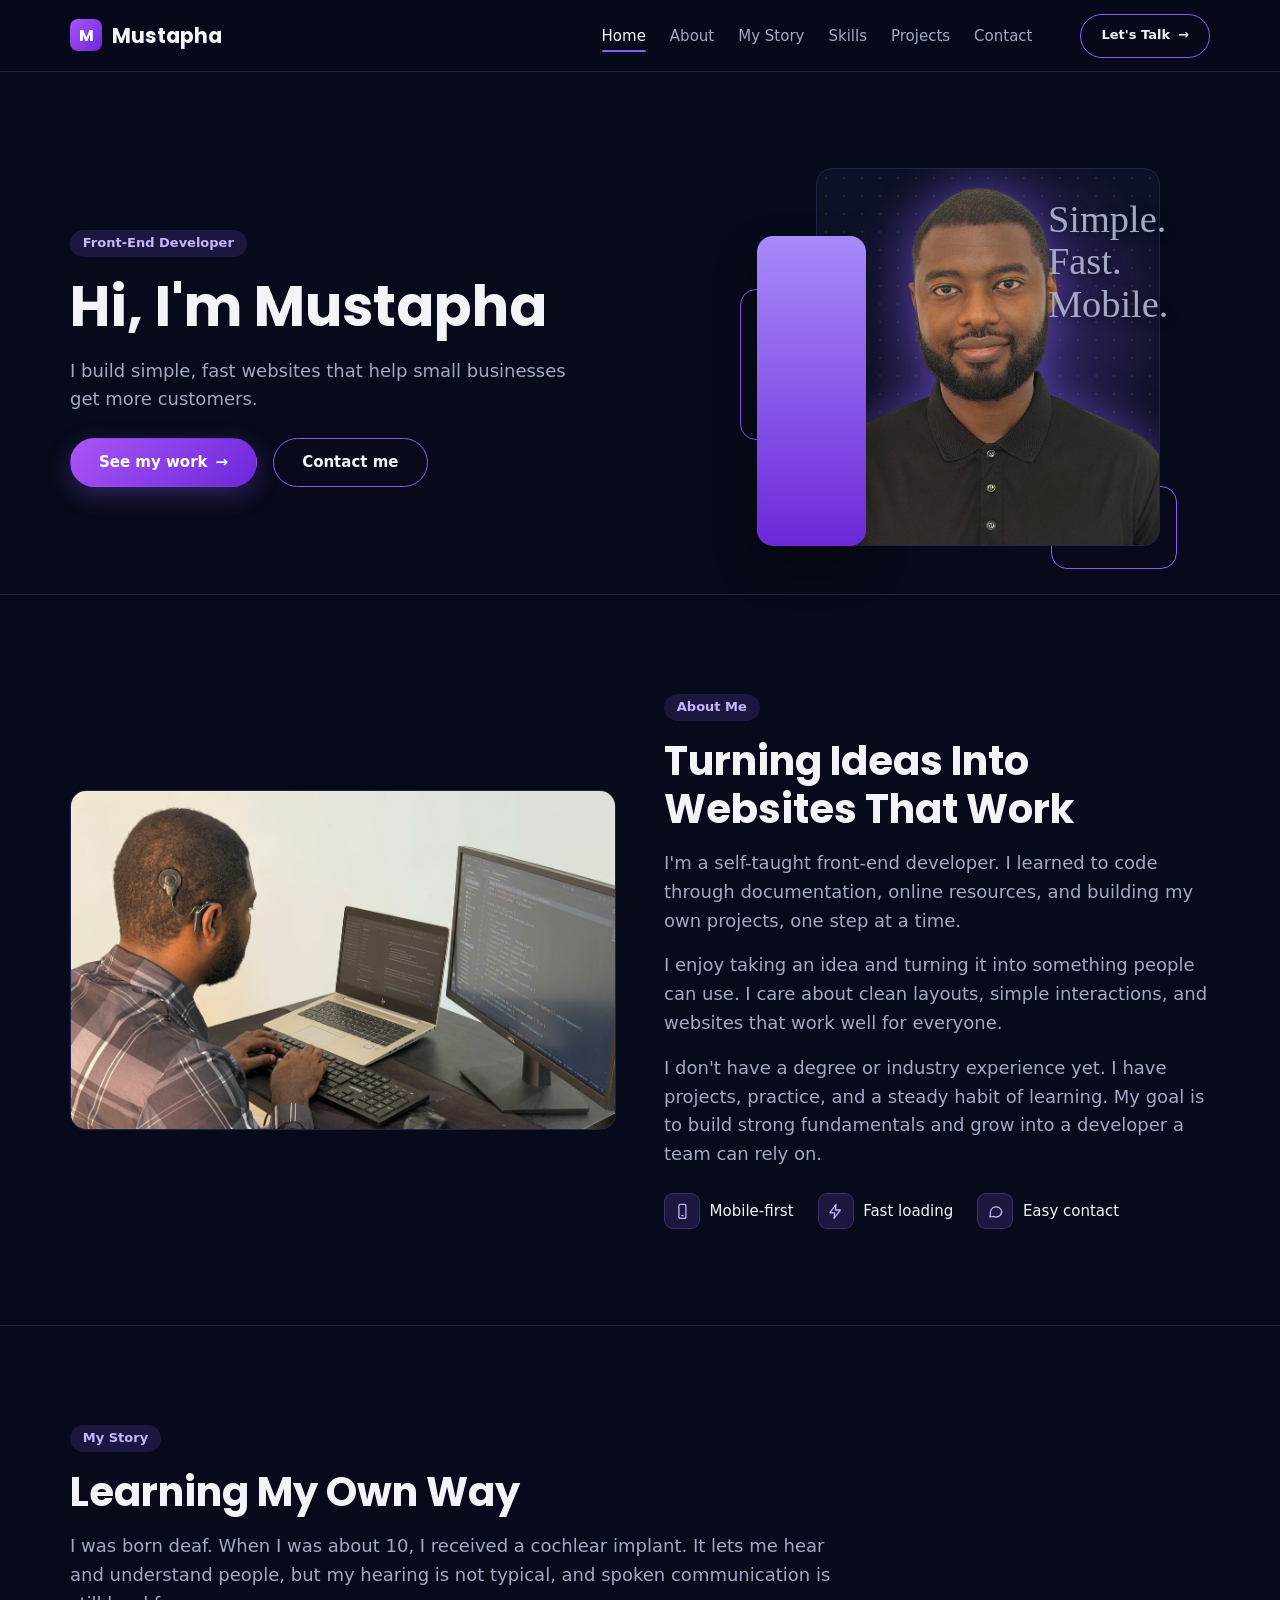
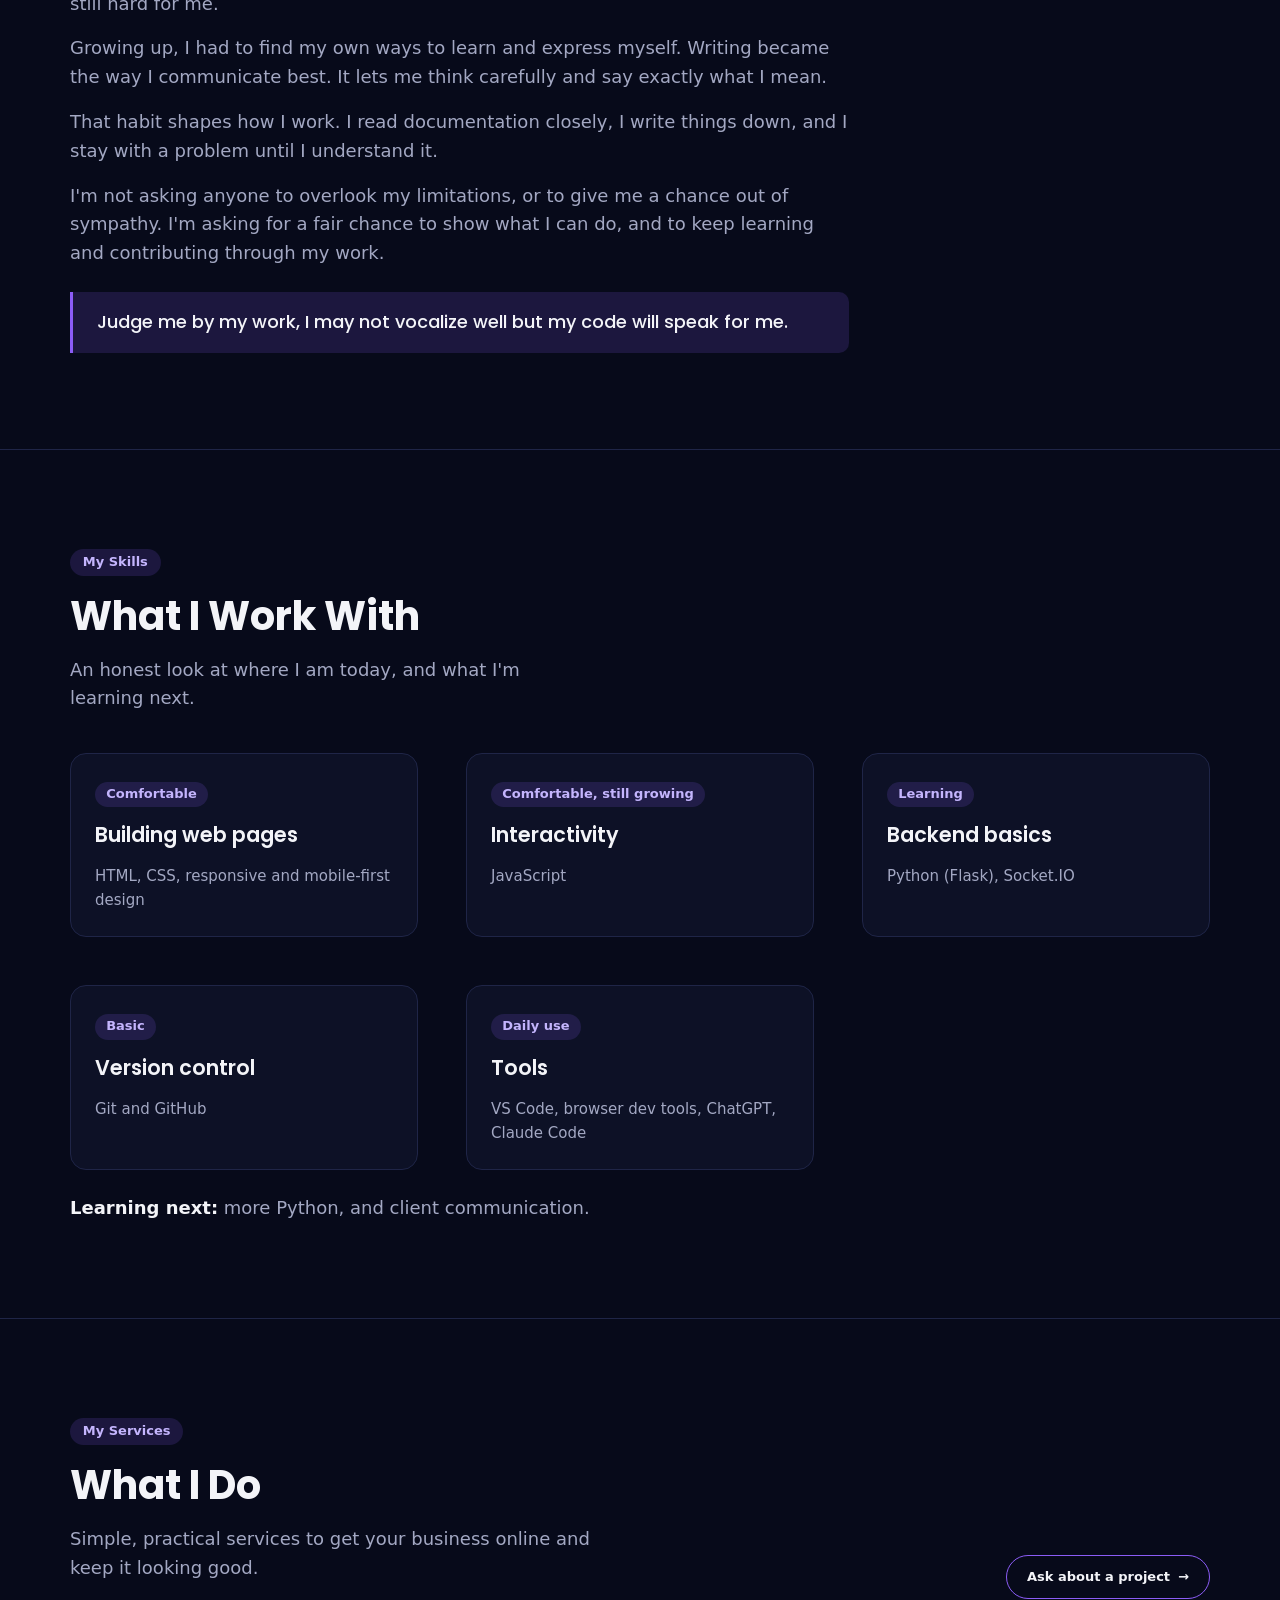
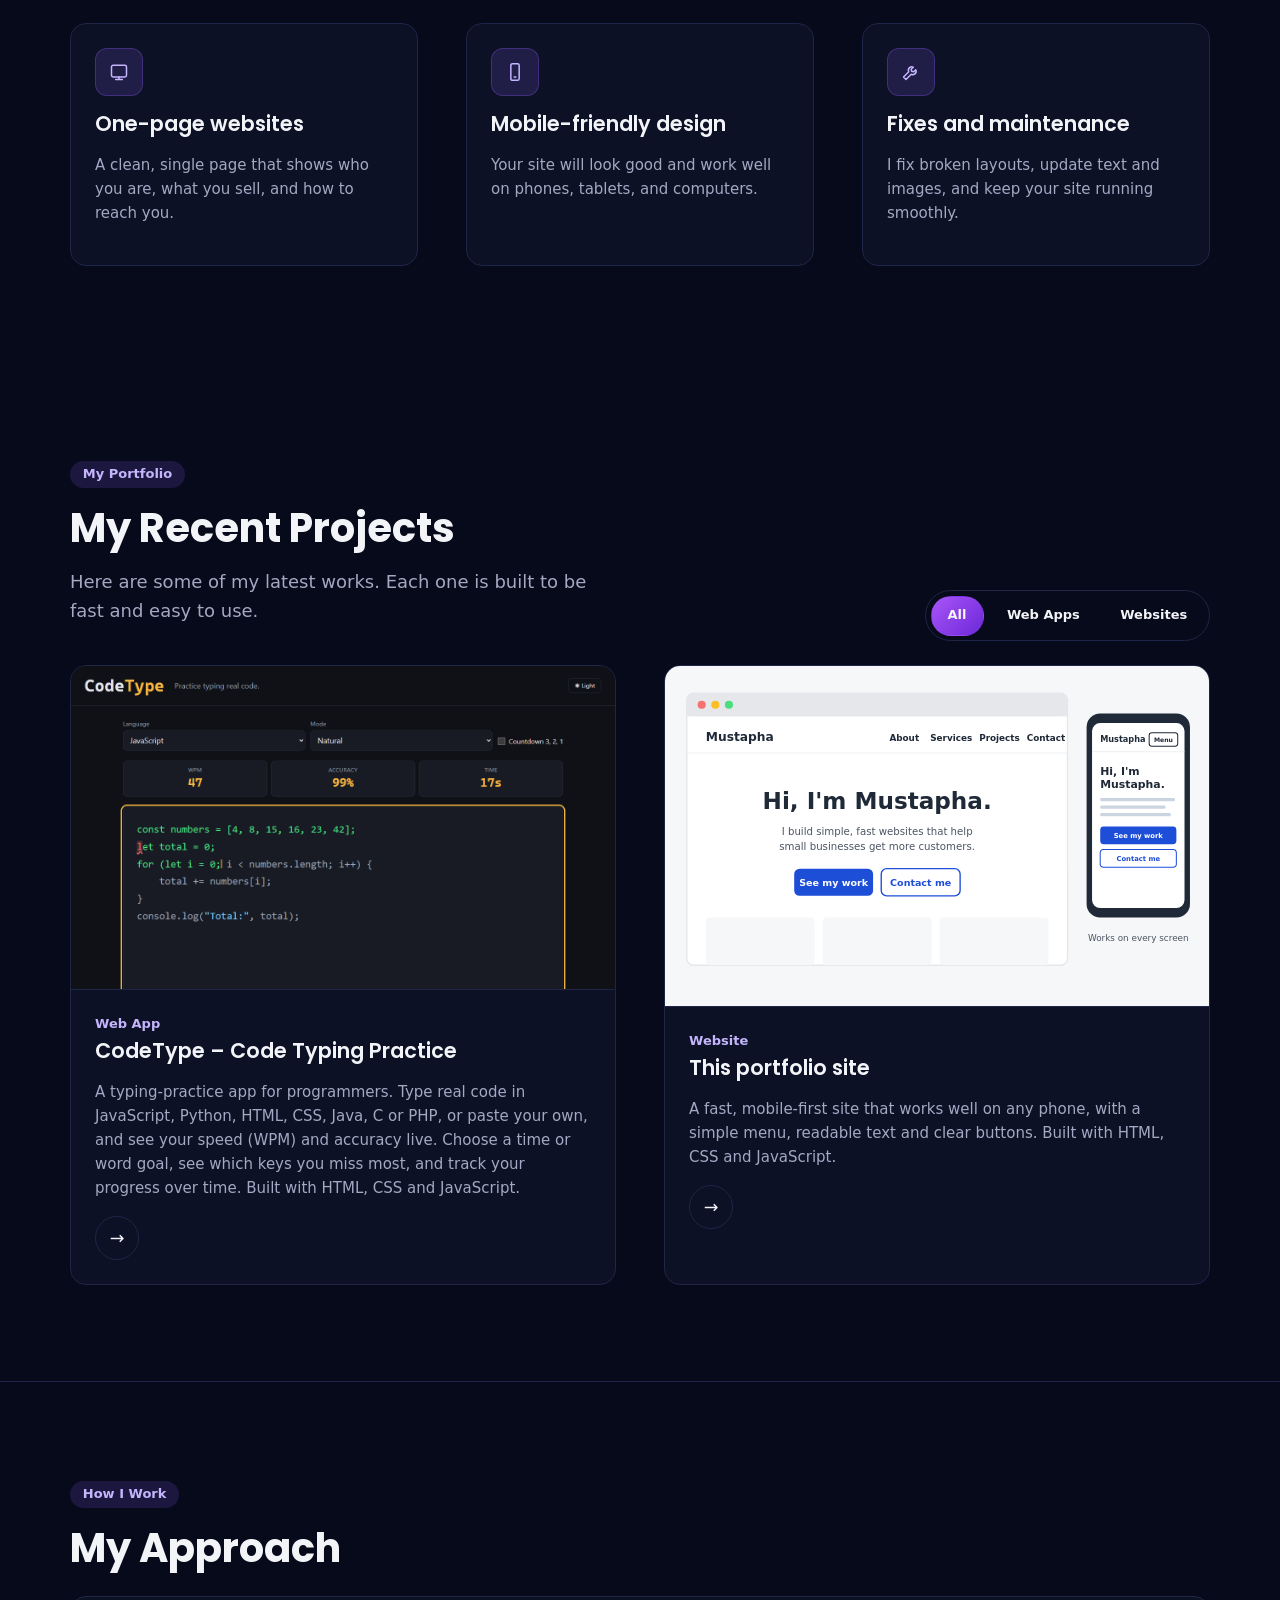
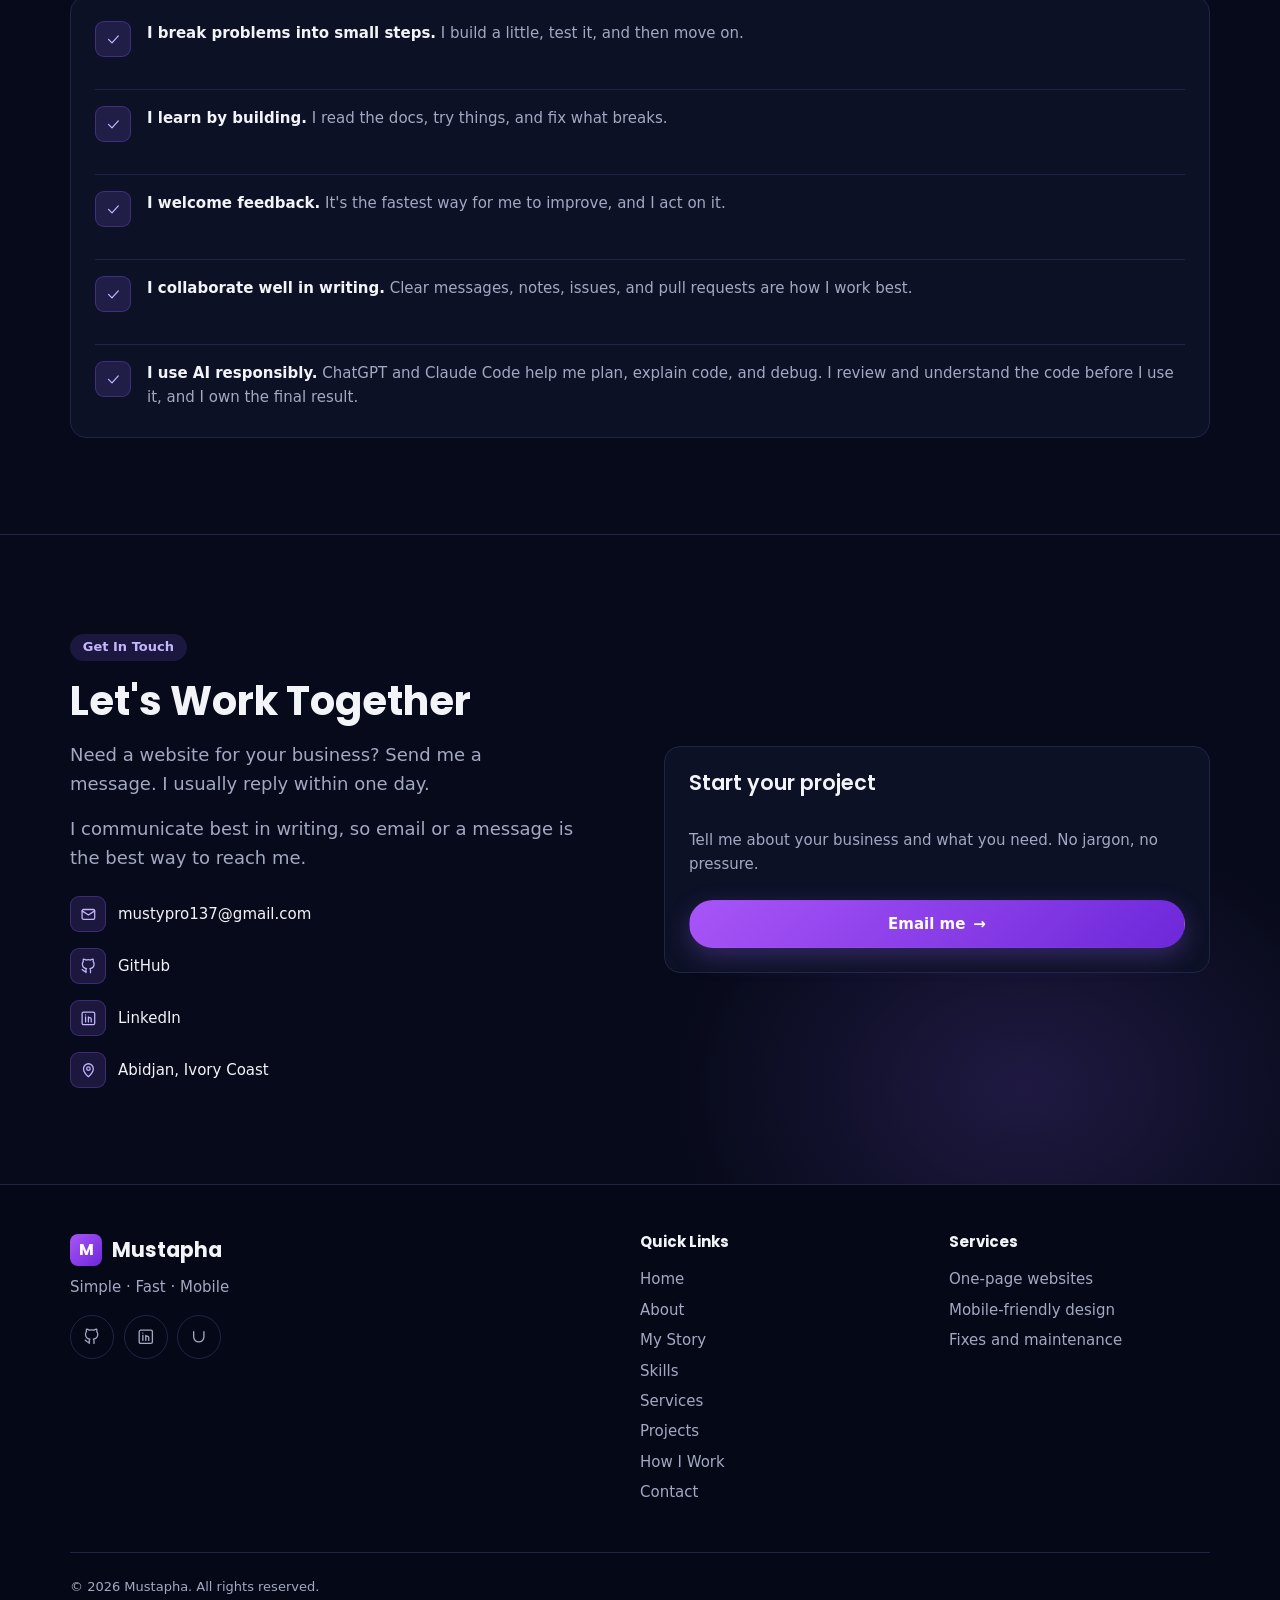
==== index.html @ c6b9a243 "Add workspace photo to About section Co-Authored-By: Claude Opus 5.5 <noreply@anthropic.com>" ====
<!DOCTYPE html>
<html lang="en">
<head>
  <meta charset="UTF-8">
  <meta name="viewport" content="width=device-width, initial-scale=1.0">
  <title>Mustapha Abdullahi | Front-End Developer for Small Businesses</title>
  <meta name="description" content="Mustapha is a front-end developer who builds simple, fast, mobile-friendly websites that help small businesses get more customers.">
  <link rel="icon" href="images/favicon.svg" type="image/svg+xml">
  <link rel="preconnect" href="https://fonts.googleapis.com">
  <link rel="preconnect" href="https://fonts.gstatic.com" crossorigin>
  <link href="https://fonts.googleapis.com/css2?family=Poppins:wght@500;600;700&display=swap" rel="stylesheet">
  <link rel="stylesheet" href="css/style.css">
  <script src="js/main.js" defer></script>
</head>
<body>

  <header class="site-header">
    <a href="#hero" class="logo"><span class="logo-badge" aria-hidden="true">M</span>Mustapha</a>

    <button class="menu-toggle" type="button" aria-expanded="false" aria-controls="main-nav">
      Menu
    </button>

    <nav id="main-nav" aria-label="Main">
      <ul>
        <li><a href="#hero" class="is-active">Home</a></li>
        <li><a href="#about">About</a></li>
        <li><a href="#story">My Story</a></li>
        <li><a href="#skills">Skills</a></li>
        <li><a href="#projects">Projects</a></li>
        <li><a href="#contact">Contact</a></li>
      </ul>
      <a href="#contact" class="button button-secondary button-small header-cta">Let's Talk <span aria-hidden="true">&rarr;</span></a>
    </nav>
  </header>

  <main>

    <section id="hero">
      <div class="hero-text">
        <span class="eyebrow">Front-End Developer</span>
        <h1>Hi, I'm Mustapha</h1>
        <p>I build simple, fast websites that help small businesses get more customers.</p>
        <div class="button-row">
          <a href="#projects" class="button">See my work <span aria-hidden="true">&rarr;</span></a>
          <a href="#contact" class="button button-secondary">Contact me</a>
        </div>
      </div>

      <div class="hero-visual">
        <span class="shape shape-bar" aria-hidden="true"></span>
        <span class="shape shape-outline" aria-hidden="true"></span>
        <div class="photo-frame">
          <img src="images/mustapha-portfolio-remove-bg.png" alt="Photo of Mustapha Abdullahi" width="504" height="600">
        </div>
        <span class="shape shape-corner" aria-hidden="true"></span>
        <p class="script-text" aria-hidden="true">Simple.<br>Fast.<br>Mobile.</p>
      </div>
    </section>

    <section id="about">
      <div class="about-visual">
        <img src="images/me-working-laptop.jpg" alt="Mustapha typing at a desk, with a laptop and a monitor showing code" width="1195" height="896" loading="lazy">
      </div>

      <div class="about-text">
        <span class="eyebrow">About Me</span>
        <h2>Turning Ideas Into Websites That Work</h2>
        <p>I'm a self-taught front-end developer. I learned to code through documentation,
          online resources, and building my own projects, one step at a time.</p>
        <p>I enjoy taking an idea and turning it into something people can use. I care about
          clean layouts, simple interactions, and websites that work well for everyone.</p>
        <p>I don't have a degree or industry experience yet. I have projects, practice, and a
          steady habit of learning. My goal is to build strong fundamentals and grow into a
          developer a team can rely on.</p>
        <ul class="chips">
          <li><span class="icon-box icon-box-small" aria-hidden="true"><svg viewBox="0 0 24 24"><rect x="7" y="2" width="10" height="20" rx="2"/><path d="M11 18h2"/></svg></span>Mobile-first</li>
          <li><span class="icon-box icon-box-small" aria-hidden="true"><svg viewBox="0 0 24 24"><path d="M13 2 4 14h7l-1 8 9-12h-7z"/></svg></span>Fast loading</li>
          <li><span class="icon-box icon-box-small" aria-hidden="true"><svg viewBox="0 0 24 24"><path d="M21 12a8 8 0 0 1-11.6 7.1L4 20l1-4.6A8 8 0 1 1 21 12z"/></svg></span>Easy contact</li>
        </ul>
      </div>
    </section>

    <section id="story">
      <div class="story-text">
        <span class="eyebrow">My Story</span>
        <h2>Learning My Own Way</h2>
        <p>I was born deaf. When I was about 10, I received a cochlear implant. It lets me hear
          and understand people, but my hearing is not typical, and spoken communication is
          still hard for me.</p>
        <p>Growing up, I had to find my own ways to learn and express myself. Writing became the
          way I communicate best. It lets me think carefully and say exactly what I mean.</p>
        <p>That habit shapes how I work. I read documentation closely, I write things down, and
          I stay with a problem until I understand it.</p>
        <p>I'm not asking anyone to overlook my limitations, or to give me a chance out of
          sympathy. I'm asking for a fair chance to show what I can do, and to keep learning
          and contributing through my work.</p>
        <blockquote class="statement">
          <p>Judge me by my work, I may not vocalize well but my code will speak for me.</p>
        </blockquote>
      </div>
    </section>

    <section id="skills">
      <div class="section-head">
        <div>
          <span class="eyebrow">My Skills</span>
          <h2>What I Work With</h2>
          <p>An honest look at where I am today, and what I'm learning next.</p>
        </div>
      </div>

      <ul class="cards">
        <li class="card">
          <span class="skill-level">Comfortable</span>
          <h3>Building web pages</h3>
          <p>HTML, CSS, responsive and mobile-first design</p>
        </li>
        <li class="card">
          <span class="skill-level">Comfortable, still growing</span>
          <h3>Interactivity</h3>
          <p>JavaScript</p>
        </li>
        <li class="card">
          <span class="skill-level">Learning</span>
          <h3>Backend basics</h3>
          <p>Python (Flask), Socket.IO</p>
        </li>
        <li class="card">
          <span class="skill-level">Basic</span>
          <h3>Version control</h3>
          <p>Git and GitHub</p>
        </li>
        <li class="card">
          <span class="skill-level">Daily use</span>
          <h3>Tools</h3>
          <p>VS Code, browser dev tools, ChatGPT, Claude Code</p>
        </li>
      </ul>

      <p class="learning-next"><strong>Learning next:</strong> more Python, and client communication.</p>
    </section>

    <section id="services">
      <div class="section-head">
        <div>
          <span class="eyebrow">My Services</span>
          <h2>What I Do</h2>
          <p>Simple, practical services to get your business online and keep it looking good.</p>
        </div>
        <a href="#contact" class="button button-secondary button-small">Ask about a project <span aria-hidden="true">&rarr;</span></a>
      </div>

      <ul class="cards">
        <li class="card">
          <span class="icon-box" aria-hidden="true"><svg viewBox="0 0 24 24"><rect x="3" y="4" width="18" height="14" rx="2"/><path d="M8 21h8M12 18v3"/></svg></span>
          <h3>One-page websites</h3>
          <p>A clean, single page that shows who you are, what you sell, and how to reach you.</p>
        </li>
        <li class="card">
          <span class="icon-box" aria-hidden="true"><svg viewBox="0 0 24 24"><rect x="7" y="2" width="10" height="20" rx="2"/><path d="M11 18h2"/></svg></span>
          <h3>Mobile-friendly design</h3>
          <p>Your site will look good and work well on phones, tablets, and computers.</p>
        </li>
        <li class="card">
          <span class="icon-box" aria-hidden="true"><svg viewBox="0 0 24 24"><path d="M14.7 6.3a4 4 0 0 0-5.4 5.4L3 18l3 3 6.3-6.3a4 4 0 0 0 5.4-5.4l-2.5 2.5-2.4-.6-.6-2.4z"/></svg></span>
          <h3>Fixes and maintenance</h3>
          <p>I fix broken layouts, update text and images, and keep your site running smoothly.</p>
        </li>
      </ul>
    </section>

    <section id="projects">
      <div class="section-head">
        <div>
          <span class="eyebrow">My Portfolio</span>
          <h2>My Recent Projects</h2>
          <p>Here are some of my latest works. Each one is built to be fast and easy to use.</p>
        </div>
        <div class="filters" role="group" aria-label="Filter projects">
          <button type="button" class="filter" data-filter="all" aria-pressed="true">All</button>
          <button type="button" class="filter" data-filter="web-app" aria-pressed="false">Web Apps</button>
          <button type="button" class="filter" data-filter="website" aria-pressed="false">Websites</button>
        </div>
      </div>

      <!-- TODO: optionally replace the illustrated portfolio preview with a real screenshot -->
      <div class="cards">
        <article class="card project" data-category="web-app">
          <img src="images/project-1.png" alt="Screenshot of CodeType: a JavaScript snippet being typed, with live WPM, accuracy and time above it" width="1280" height="760">
          <div class="project-body">
            <span class="project-tag">Web App</span>
            <h3>CodeType – Code Typing Practice</h3>
            <p>A typing-practice app for programmers. Type real code in JavaScript, Python, HTML, CSS, Java, C or PHP, or paste your own, and see your speed (WPM) and accuracy live. Choose a time or word goal, see which keys you miss most, and track your progress over time. Built with HTML, CSS and JavaScript.</p>
            <a href="https://mustypro137.github.io/codetype/" class="arrow-link" target="_blank" rel="noopener" aria-label="View live site">&rarr;</a>
          </div>
        </article>
        <article class="card project" data-category="website">
          <img src="images/project-2.svg" alt="Preview of this portfolio site on a desktop browser and a phone" width="800" height="500">
          <div class="project-body">
            <span class="project-tag">Website</span>
            <h3>This portfolio site</h3>
            <p>A fast, mobile-first site that works well on any phone, with a simple menu, readable text and clear buttons. Built with HTML, CSS and JavaScript.</p>
            <a href="#hero" class="arrow-link" aria-label="You're looking at it: back to top">&rarr;</a>
          </div>
        </article>
      </div>
    </section>

    <section id="how-i-work">
      <span class="eyebrow">How I Work</span>
      <h2>My Approach</h2>

      <ul class="card work-list">
        <li><span class="icon-box icon-box-small" aria-hidden="true"><svg viewBox="0 0 24 24"><path d="m5 12 5 5 9-10"/></svg></span><p><strong>I break problems into small steps.</strong> I build a little, test it, and then move on.</p></li>
        <li><span class="icon-box icon-box-small" aria-hidden="true"><svg viewBox="0 0 24 24"><path d="m5 12 5 5 9-10"/></svg></span><p><strong>I learn by building.</strong> I read the docs, try things, and fix what breaks.</p></li>
        <li><span class="icon-box icon-box-small" aria-hidden="true"><svg viewBox="0 0 24 24"><path d="m5 12 5 5 9-10"/></svg></span><p><strong>I welcome feedback.</strong> It's the fastest way for me to improve, and I act on it.</p></li>
        <li><span class="icon-box icon-box-small" aria-hidden="true"><svg viewBox="0 0 24 24"><path d="m5 12 5 5 9-10"/></svg></span><p><strong>I collaborate well in writing.</strong> Clear messages, notes, issues, and pull requests are how I work best.</p></li>
        <li><span class="icon-box icon-box-small" aria-hidden="true"><svg viewBox="0 0 24 24"><path d="m5 12 5 5 9-10"/></svg></span><p><strong>I use AI responsibly.</strong> ChatGPT and Claude Code help me plan, explain code, and debug. I review and understand the code before I use it, and I own the final result.</p></li>
      </ul>
    </section>

    <section id="contact">
      <div class="contact-text">
        <span class="eyebrow">Get In Touch</span>
        <h2>Let's Work Together</h2>
        <p>Need a website for your business? Send me a message. I usually reply within one day.</p>
        <p>I communicate best in writing, so email or a message is the best way to reach me.</p>
        <ul class="contact-list">
          <li><span class="icon-box icon-box-small" aria-hidden="true"><svg viewBox="0 0 24 24"><rect x="3" y="5" width="18" height="14" rx="2"/><path d="m3 7 9 6 9-6"/></svg></span><a href="mailto:mustypro137@gmail.com">mustypro137@gmail.com</a></li>
          <li><span class="icon-box icon-box-small" aria-hidden="true"><svg viewBox="0 0 24 24"><path d="M9 19c-4 1.5-4-2-6-2.5M15 21v-3.5a3 3 0 0 0-.9-2.4c3-.3 6-1.4 6-6.6a5 5 0 0 0-1.4-3.5 4.7 4.7 0 0 0-.1-3.5s-1.1-.3-3.6 1.4a12.4 12.4 0 0 0-6.5 0C6 1.2 4.9 1.5 4.9 1.5a4.7 4.7 0 0 0-.1 3.5A5 5 0 0 0 3.4 8.5c0 5.2 3 6.3 6 6.6a3 3 0 0 0-.9 2.4V21"/></svg></span><a href="https://github.com/Mustypro137" target="_blank" rel="noopener">GitHub</a></li>
          <li><span class="icon-box icon-box-small" aria-hidden="true"><svg viewBox="0 0 24 24"><rect x="3" y="3" width="18" height="18" rx="2"/><path d="M8 10v7M8 7v.01M12 17v-4a2 2 0 0 1 4 0v4M12 10v7"/></svg></span><a href="https://www.linkedin.com/in/mustapha-abdullahi-133660230/" target="_blank" rel="noopener">LinkedIn</a></li>
          <li><span class="icon-box icon-box-small" aria-hidden="true"><svg viewBox="0 0 24 24"><path d="M12 21s-7-6.2-7-11.5a7 7 0 0 1 14 0C19 14.8 12 21 12 21z"/><circle cx="12" cy="9.5" r="2.5"/></svg></span>Abidjan, Ivory Coast</li>
        </ul>
      </div>

      <div class="card contact-card">
        <h3>Start your project</h3>
        <p>Tell me about your business and what you need. No jargon, no pressure.</p>
        <a href="mailto:mustypro137@gmail.com" class="button">Email me <span aria-hidden="true">&rarr;</span></a>
      </div>
    </section>

  </main>

  <footer class="site-footer">
    <div class="footer-grid">
      <div class="footer-brand">
        <a href="#hero" class="logo"><span class="logo-badge" aria-hidden="true">M</span>Mustapha</a>
        <p>Simple &middot; Fast &middot; Mobile</p>
        <ul class="socials">
          <li><a href="https://github.com/Mustypro137" aria-label="GitHub" target="_blank" rel="noopener"><svg viewBox="0 0 24 24"><path d="M9 19c-4 1.5-4-2-6-2.5M15 21v-3.5a3 3 0 0 0-.9-2.4c3-.3 6-1.4 6-6.6a5 5 0 0 0-1.4-3.5 4.7 4.7 0 0 0-.1-3.5s-1.1-.3-3.6 1.4a12.4 12.4 0 0 0-6.5 0C6 1.2 4.9 1.5 4.9 1.5a4.7 4.7 0 0 0-.1 3.5A5 5 0 0 0 3.4 8.5c0 5.2 3 6.3 6 6.6a3 3 0 0 0-.9 2.4V21"/></svg></a></li>
          <li><a href="https://www.linkedin.com/in/mustapha-abdullahi-133660230/" aria-label="LinkedIn" target="_blank" rel="noopener"><svg viewBox="0 0 24 24"><rect x="3" y="3" width="18" height="18" rx="2"/><path d="M8 10v7M8 7v.01M12 17v-4a2 2 0 0 1 4 0v4M12 10v7"/></svg></a></li>
          <li><a href="https://www.upwork.com/freelancers/~018889f6fe9343a8e5" aria-label="Upwork" target="_blank" rel="noopener"><svg viewBox="0 0 24 24"><path d="M5 5v7a7 7 0 0 0 14 0V5"/></svg></a></li>
        </ul>
      </div>

      <nav aria-label="Footer">
        <h4>Quick Links</h4>
        <ul>
          <li><a href="#hero">Home</a></li>
          <li><a href="#about">About</a></li>
          <li><a href="#story">My Story</a></li>
          <li><a href="#skills">Skills</a></li>
          <li><a href="#services">Services</a></li>
          <li><a href="#projects">Projects</a></li>
          <li><a href="#how-i-work">How I Work</a></li>
          <li><a href="#contact">Contact</a></li>
        </ul>
      </nav>

      <div>
        <h4>Services</h4>
        <ul>
          <li>One-page websites</li>
          <li>Mobile-friendly design</li>
          <li>Fixes and maintenance</li>
        </ul>
      </div>
    </div>

    <p class="footer-bottom">&copy; 2026 Mustapha. All rights reserved.</p>
  </footer>

</body>
</html>
---- css/style.css ----
/* ==========================================================================
   Mustapha Portfolio — styles
   Dark purple theme. Mobile first: base styles are for phones (360px+).
   Larger screens are added with media queries at 768px and 1280px.
   ========================================================================== */

/* ---------- 1. Design tokens (change the look here) ---------- */
:root {
  /* Colors — dark background, one purple accent. Contrast checked against WCAG AA. */
  --color-bg: #070a1a;
  --color-bg-soft: #0d1126;        /* cards and panels */
  --color-text: #f3f4f8;           /* 17:1 on bg */
  --color-text-muted: #a3a8c3;     /* 8:1 on bg */
  --color-border: #1f2547;
  --color-accent: #8b5cf6;
  --color-accent-light: #c4b5fd;   /* accent text on dark bg */
  --color-accent-dark: #7c3aed;    /* hover state */
  --color-accent-tint: rgba(139, 92, 246, 0.16);
  --color-on-accent: #ffffff;
  --gradient-accent: linear-gradient(135deg, #a855f7, #6d28d9);

  /* Fonts */
  --font-body: system-ui, -apple-system, "Segoe UI", Roboto, Arial, sans-serif;
  --font-heading: "Poppins", var(--font-body);
  --line-height: 1.6;

  /* Font sizes (phone) — bigger values are set in the media queries */
  --text-base: 1.0625rem;  /* 17px */
  --text-small: 0.9375rem; /* 15px */
  --text-xs: 0.8125rem;    /* 13px */
  --text-h3: 1.2rem;
  --text-h2: 1.75rem;
  --text-h1: 2.25rem;

  /* Spacing */
  --space-xs: 0.5rem;
  --space-sm: 1rem;
  --space-md: 1.5rem;
  --space-lg: 3rem;
  --space-xl: 4rem;

  /* Layout */
  --max-width: 1140px;
  --gutter: 1rem;
  --radius: 10px;
  --radius-lg: 16px;
  --radius-pill: 999px;
  --header-height: 4.5rem;
}

/* ---------- 2. Base ---------- */
*,
*::before,
*::after {
  box-sizing: border-box;
}

html {
  scroll-padding-top: var(--header-height);
}

@media (prefers-reduced-motion: no-preference) {
  html {
    scroll-behavior: smooth;
  }
}

body {
  margin: 0;
  font-family: var(--font-body);
  font-size: var(--text-base);
  line-height: var(--line-height);
  color: var(--color-text);
  background: var(--color-bg);
  overflow-x: hidden;
}

img {
  display: block;
  max-width: 100%;
  height: auto;
}

h1,
h2,
h3,
h4 {
  font-family: var(--font-heading);
  font-weight: 700;
  line-height: 1.2;
  margin: 0 0 var(--space-sm);
}

h1 { font-size: var(--text-h1); }
h2 { font-size: var(--text-h2); }
h3 { font-size: var(--text-h3); font-weight: 600; }

p {
  margin: 0 0 var(--space-sm);
}

ul {
  list-style: none;
  margin: 0;
  padding: 0;
}

a {
  color: var(--color-accent-light);
  text-underline-offset: 0.2em;
}

a:hover {
  color: var(--color-on-accent);
}

svg {
  width: 1.25rem;
  height: 1.25rem;
  fill: none;
  stroke: currentColor;
  stroke-width: 1.8;
  stroke-linecap: round;
  stroke-linejoin: round;
}

/* Keyboard focus: always visible, never removed */
:focus-visible {
  outline: 3px solid var(--color-accent-light);
  outline-offset: 3px;
}

/* ---------- 3. Layout: centered content with side gutters ---------- */
.site-header,
main > section,
.site-footer {
  padding-inline: max(var(--gutter), calc((100% - var(--max-width)) / 2));
}

main > section {
  padding-block: var(--space-xl);
}

/* ---------- 4. Header and navigation ---------- */
.site-header {
  position: sticky;
  top: 0;
  z-index: 10;
  display: flex;
  flex-wrap: wrap;
  align-items: center;
  justify-content: space-between;
  min-height: var(--header-height);
  background: rgba(7, 10, 26, 0.85);
  backdrop-filter: blur(10px);
  border-bottom: 1px solid var(--color-border);
}

.logo {
  display: inline-flex;
  align-items: center;
  gap: 0.6rem;
  font-family: var(--font-heading);
  font-size: var(--text-h3);
  font-weight: 700;
  color: var(--color-text);
  text-decoration: none;
}

.logo-badge {
  display: grid;
  place-items: center;
  width: 2rem;
  height: 2rem;
  font-size: 1rem;
  color: var(--color-on-accent);
  background: var(--gradient-accent);
  border-radius: 8px;
}

.menu-toggle {
  font: inherit;
  font-size: var(--text-small);
  font-weight: 600;
  min-height: 44px;
  padding: var(--space-xs) var(--space-sm);
  color: var(--color-text);
  background: transparent;
  border: 1px solid var(--color-border);
  border-radius: var(--radius-pill);
  cursor: pointer;
}

/* Phone: nav is hidden until JavaScript adds .nav--open */
#main-nav {
  display: none;
  width: 100%;
  padding-bottom: var(--space-sm);
}

#main-nav.nav--open {
  display: block;
}

#main-nav ul a {
  display: block;
  padding: var(--space-xs) 0;
  font-size: var(--text-small);
  font-weight: 500;
  color: var(--color-text-muted);
  text-decoration: none;
}

#main-nav ul a:hover,
#main-nav ul a.is-active {
  color: var(--color-text);
}

.header-cta {
  margin-top: var(--space-xs);
}

/* ---------- 5. Buttons ---------- */
.button {
  display: flex;
  align-items: center;
  justify-content: center;
  gap: 0.5rem;
  min-height: 48px;
  padding: 0.7rem 1.75rem;
  font-size: var(--text-small);
  font-weight: 600;
  text-decoration: none;
  color: var(--color-on-accent);
  background: var(--gradient-accent);
  border: 1px solid transparent;
  border-radius: var(--radius-pill);
  box-shadow: 0 8px 24px rgba(139, 92, 246, 0.3);
  transition: transform 0.2s, box-shadow 0.2s;
}

.button:hover {
  color: var(--color-on-accent);
  box-shadow: 0 10px 30px rgba(139, 92, 246, 0.5);
}

.button-secondary {
  color: var(--color-text);
  background: transparent;
  border-color: var(--color-accent);
  box-shadow: none;
}

.button-secondary:hover {
  background: var(--color-accent-tint);
  box-shadow: none;
}

.button-small {
  min-height: 44px;
  padding: 0.5rem 1.25rem;
  font-size: var(--text-xs);
}

.button-row {
  display: grid;
  gap: var(--space-sm);
}

/* ---------- 6. Shared pieces ---------- */
.eyebrow {
  display: inline-block;
  margin-bottom: var(--space-sm);
  padding: 0.2rem 0.8rem;
  font-size: var(--text-xs);
  font-weight: 600;
  color: var(--color-accent-light);
  background: var(--color-accent-tint);
  border-radius: var(--radius-pill);
}

.gradient-text {
  background: linear-gradient(90deg, #a78bfa, #8b5cf6, #c084fc);
  -webkit-background-clip: text;
  background-clip: text;
  color: transparent;
}

.section-head {
  display: flex;
  flex-wrap: wrap;
  align-items: flex-end;
  justify-content: space-between;
  gap: var(--space-md);
}

.section-head p,
.section-intro {
  max-width: 46ch;
  color: var(--color-text-muted);
}

.icon-box {
  display: inline-grid;
  place-items: center;
  flex-shrink: 0;
  width: 3rem;
  height: 3rem;
  color: var(--color-accent-light);
  background: var(--color-accent-tint);
  border: 1px solid rgba(139, 92, 246, 0.3);
  border-radius: 12px;
}

.icon-box-small {
  width: 2.25rem;
  height: 2.25rem;
  border-radius: 9px;
}

.icon-box-small svg {
  width: 1.05rem;
  height: 1.05rem;
}

.monogram {
  font-family: var(--font-heading);
  font-weight: 700;
  color: rgba(255, 255, 255, 0.9);
  text-shadow: 0 10px 40px rgba(0, 0, 0, 0.4);
}

.script-text {
  font-family: "Brush Script MT", "Segoe Script", cursive;
  font-size: 1.9rem;
  line-height: 1.1;
  color: var(--color-accent-light);
}

/* ---------- 7. Cards ---------- */
.cards {
  display: grid;
  grid-template-columns: 1fr;
  gap: var(--space-md);
  margin-top: var(--space-md);
}

.card {
  padding: var(--space-md);
  background: var(--color-bg-soft);
  border: 1px solid var(--color-border);
  border-radius: var(--radius-lg);
  transition: border-color 0.2s, transform 0.2s;
}

.card:hover {
  border-color: rgba(139, 92, 246, 0.5);
}

@media (prefers-reduced-motion: no-preference) {
  .card:hover,
  .button:hover {
    transform: translateY(-3px);
  }
}

.card p {
  font-size: var(--text-small);
  color: var(--color-text-muted);
}

.card .icon-box {
  margin-bottom: var(--space-sm);
}

/* ---------- 8. Hero ---------- */
#hero {
  display: grid;
  gap: var(--space-lg);
  align-items: center;
  padding-block: var(--space-lg) var(--space-md);
}

#hero p {
  max-width: 44ch;
  color: var(--color-text-muted);
  margin-bottom: var(--space-md);
}

.hero-visual {
  position: relative;
  max-width: 420px;
  aspect-ratio: 1 / 0.9;
  margin-inline: auto;
  width: 100%;
}

.photo-frame {
  position: absolute;
  inset: 0 0 0 18%;
  display: grid;
  place-items: center;
  overflow: hidden;
  /* Dark panel: soft glow behind the head on a faint dot grid */
  background:
    radial-gradient(circle at 55% 40%, rgba(139, 92, 246, 0.35), transparent 60%),
    radial-gradient(rgba(255, 255, 255, 0.08) 1px, transparent 1px) 0 0 / 18px 18px,
    var(--color-bg-soft);
  border: 1px solid var(--color-border);
  border-radius: var(--radius-lg);
}

.photo-frame img {
  width: 100%;
  height: 100%;
  object-fit: cover;
  object-position: center top;   /* keep the head in view, crop the shirt */
  filter: drop-shadow(0 0 20px rgba(139, 92, 246, 0.5));   /* rim light so the dark shirt stands out */
}

.shape {
  position: absolute;
  border-radius: var(--radius-lg);
}

.shape-bar {
  left: 4%;
  top: 18%;
  bottom: 0;
  width: 26%;
  background: linear-gradient(180deg, #a78bfa, #6d28d9);
  z-index: 1;
  box-shadow: 0 20px 40px rgba(0, 0, 0, 0.4);
}

.shape-outline {
  left: 0;
  top: 32%;
  width: 18%;
  height: 40%;
  border: 1px solid var(--color-accent);
}

.shape-corner {
  right: -4%;
  bottom: -6%;
  width: 30%;
  height: 22%;
  border: 1px solid var(--color-accent);
  z-index: -1;
}

.hero-visual .script-text {
  position: absolute;
  right: -2%;
  top: 8%;
  z-index: 2;
  margin: 0;
  color: #fff;
  text-shadow: 0 2px 12px rgba(0, 0, 0, 0.5);
}

/* ---------- 10. About ---------- */
#about {
  display: grid;
  gap: var(--space-lg);
  align-items: center;
  border-top: 1px solid var(--color-border);
}

.about-visual {
  position: relative;
  display: grid;
  place-items: center;
  min-height: 260px;
  overflow: hidden;
  background:
    radial-gradient(circle at 30% 30%, rgba(250, 204, 21, 0.18), transparent 50%),
    radial-gradient(circle at 80% 80%, rgba(139, 92, 246, 0.45), transparent 60%),
    #120f24;
  border: 1px solid var(--color-border);
  border-radius: var(--radius-lg);
}

.about-visual img {
  position: absolute;
  inset: 0;
  width: 100%;
  height: 100%;
  object-fit: cover;
  object-position: 30% center;   /* keep face, hands and screens in view */
}

.about-text p {
  color: var(--color-text-muted);
}

.chips {
  display: flex;
  flex-wrap: wrap;
  gap: var(--space-sm) var(--space-md);
  margin-top: var(--space-md);
}

.chips li {
  display: flex;
  align-items: center;
  gap: 0.6rem;
  font-size: var(--text-small);
  font-weight: 500;
}

/* ---------- 10b. My Story ---------- */
#story {
  border-top: 1px solid var(--color-border);
}

.story-text {
  max-width: 68ch;
}

.story-text p {
  color: var(--color-text-muted);
}

.statement {
  margin: var(--space-md) 0 0;
  padding: var(--space-sm) var(--space-md);
  background: var(--color-accent-tint);
  border-left: 3px solid var(--color-accent);
  border-radius: 0 var(--radius) var(--radius) 0;
}

.statement p {
  margin: 0;
  color: var(--color-text);
  font-family: var(--font-heading);
  font-weight: 500;
}

/* ---------- 10c. Skills ---------- */
#skills {
  border-top: 1px solid var(--color-border);
}

.skill-level {
  display: inline-block;
  margin-bottom: var(--space-sm);
  padding: 0.15rem 0.7rem;
  font-size: var(--text-xs);
  font-weight: 600;
  color: var(--color-accent-light);
  background: var(--color-accent-tint);
  border-radius: var(--radius-pill);
}

#skills .card p {
  margin: 0;
}

.learning-next {
  margin: var(--space-md) 0 0;
  color: var(--color-text-muted);
}

.learning-next strong {
  color: var(--color-text);
}

/* ---------- 11. Services ---------- */
#services {
  border-top: 1px solid var(--color-border);
}

/* ---------- 12. Projects ---------- */
.filters {
  display: flex;
  flex-wrap: wrap;
  gap: 0.4rem;
  padding: 0.3rem;
  border: 1px solid var(--color-border);
  border-radius: var(--radius-pill);
}

.filter {
  min-height: 40px;
  padding: 0.3rem 1rem;
  font: inherit;
  font-size: var(--text-xs);
  font-weight: 600;
  color: var(--color-text);
  background: transparent;
  border: 1px solid transparent;
  border-radius: var(--radius-pill);
  cursor: pointer;
}

.filter:hover {
  border-color: var(--color-border);
}

.filter[aria-pressed="true"] {
  background: var(--gradient-accent);
}

.project {
  position: relative;
  padding: 0;
  overflow: hidden;
}

.project[hidden] {
  display: none;
}

.project img {
  width: 100%;
  border-bottom: 1px solid var(--color-border);
}

.project-body {
  padding: var(--space-md);
}

.project-tag {
  display: block;
  margin-bottom: 0.25rem;
  font-size: var(--text-xs);
  font-weight: 600;
  color: var(--color-accent-light);
}

.project-status {
  font-weight: 600;
  color: var(--color-text) !important;
}

.arrow-link {
  display: inline-grid;
  place-items: center;
  width: 2.75rem;
  height: 2.75rem;
  font-size: 1.1rem;
  text-decoration: none;
  color: var(--color-text);
  border: 1px solid var(--color-border);
  border-radius: 50%;
}

.arrow-link:hover {
  background: var(--color-accent);
  border-color: var(--color-accent);
}

/* ---------- 13. How I Work ---------- */
#how-i-work {
  border-top: 1px solid var(--color-border);
}

.work-list {
  display: grid;
  margin-top: var(--space-md);
  padding-block: var(--space-xs);
}

.work-list li {
  display: flex;
  align-items: flex-start;
  gap: var(--space-sm);
  padding-block: var(--space-sm);
}

.work-list li + li {
  border-top: 1px solid var(--color-border);
}

.work-list p {
  margin: 0;
  color: var(--color-text-muted);
}

.work-list strong {
  color: var(--color-text);
}

/* ---------- 14. Contact ---------- */
#contact {
  position: relative;
  display: grid;
  gap: var(--space-lg);
  align-items: center;
  overflow: hidden;
  border-top: 1px solid var(--color-border);
}

/* Soft purple glow in the corner, like the mockup's wave */
#contact::after {
  content: "";
  position: absolute;
  right: -10%;
  bottom: -30%;
  width: 60%;
  height: 90%;
  background: radial-gradient(ellipse at center, rgba(139, 92, 246, 0.18), transparent 65%);
  pointer-events: none;
}

.contact-text > p {
  max-width: 44ch;
  color: var(--color-text-muted);
}

.contact-list {
  display: grid;
  gap: var(--space-sm);
  margin-top: var(--space-md);
}

.contact-list li {
  display: flex;
  align-items: center;
  gap: 0.75rem;
  font-size: var(--text-small);
}

.contact-list a {
  color: var(--color-text);
  text-decoration: none;
}

.contact-list a:hover {
  color: var(--color-accent-light);
}

.contact-card {
  position: relative;
  z-index: 1;
  display: grid;
  gap: var(--space-sm);
}

.contact-card p {
  margin: 0 0 var(--space-xs);
}

/* ---------- 15. Footer ---------- */
.site-footer {
  padding-block: var(--space-lg) var(--space-md);
  font-size: var(--text-small);
  color: var(--color-text-muted);
  background: #05071280;
  border-top: 1px solid var(--color-border);
}

.footer-grid {
  display: grid;
  gap: var(--space-lg);
}

.footer-brand p {
  margin: var(--space-xs) 0 var(--space-sm);
}

.site-footer h4 {
  font-size: var(--text-small);
  color: var(--color-text);
}

.site-footer ul:not(.socials) {
  display: grid;
  gap: 0.4rem;
}

.site-footer ul a {
  color: var(--color-text-muted);
  text-decoration: none;
}

.site-footer ul a:hover {
  color: var(--color-text);
}

.socials {
  display: flex;
  gap: 0.6rem;
}

.socials a {
  display: grid;
  place-items: center;
  width: 2.75rem;
  height: 2.75rem;
  border: 1px solid var(--color-border);
  border-radius: 50%;
}

.socials a:hover {
  border-color: var(--color-accent);
}

.socials svg {
  width: 1.1rem;
  height: 1.1rem;
}

.footer-bottom {
  margin: var(--space-lg) 0 0;
  padding-top: var(--space-md);
  font-size: var(--text-xs);
  border-top: 1px solid var(--color-border);
}

/* ==========================================================================
   Tablet: 768px and up
   ========================================================================== */
@media (min-width: 768px) {
  :root {
    --gutter: 2rem;
    --text-h2: 2.1rem;
    --text-h1: 2.9rem;
  }

  /* Show the nav in the header; hide the menu button */
  .menu-toggle {
    display: none;
  }

  #main-nav {
    display: flex;
    align-items: center;
    gap: var(--space-lg);
    width: auto;
    padding: 0;
  }

  #main-nav ul {
    display: flex;
    gap: var(--space-md);
  }

  #main-nav ul a {
    position: relative;
    white-space: nowrap;
  }

  /* Not enough room for the button next to 6 links until wider screens */
  .header-cta {
    display: none;
  }

  #main-nav ul a.is-active::after {
    content: "";
    position: absolute;
    left: 0;
    right: 0;
    bottom: 0.2rem;
    height: 2px;
    background: var(--color-accent);
    border-radius: 2px;
  }

  .header-cta {
    margin: 0;
  }

  .button-row {
    display: flex;
    flex-wrap: wrap;
  }

  #hero,
  #about,
  #contact {
    grid-template-columns: 1fr 1fr;
  }

  #hero {
    padding-block: var(--space-xl) var(--space-lg);
  }

  .about-visual {
    min-height: 340px;
  }

  #services .cards,
  #skills .cards {
    grid-template-columns: repeat(3, 1fr);
  }

  #projects .cards {
    grid-template-columns: repeat(2, 1fr);
  }

  .footer-grid {
    grid-template-columns: 2fr 1fr 1fr;
  }
}

/* ==========================================================================
   Desktop: 1280px and up
   ========================================================================== */
@media (min-width: 1280px) {
  :root {
    --text-base: 1.125rem;
    --text-h3: 1.3rem;
    --text-h2: 2.5rem;
    --text-h1: 3.5rem;
    --space-xl: 6rem;
  }

  .header-cta {
    display: flex;
  }

  #hero {
    grid-template-columns: 1.1fr 1fr;
    padding-block: 6rem var(--space-lg);
  }

  .script-text {
    font-size: 2.4rem;
  }

  .cards {
    gap: var(--space-lg);
  }
}
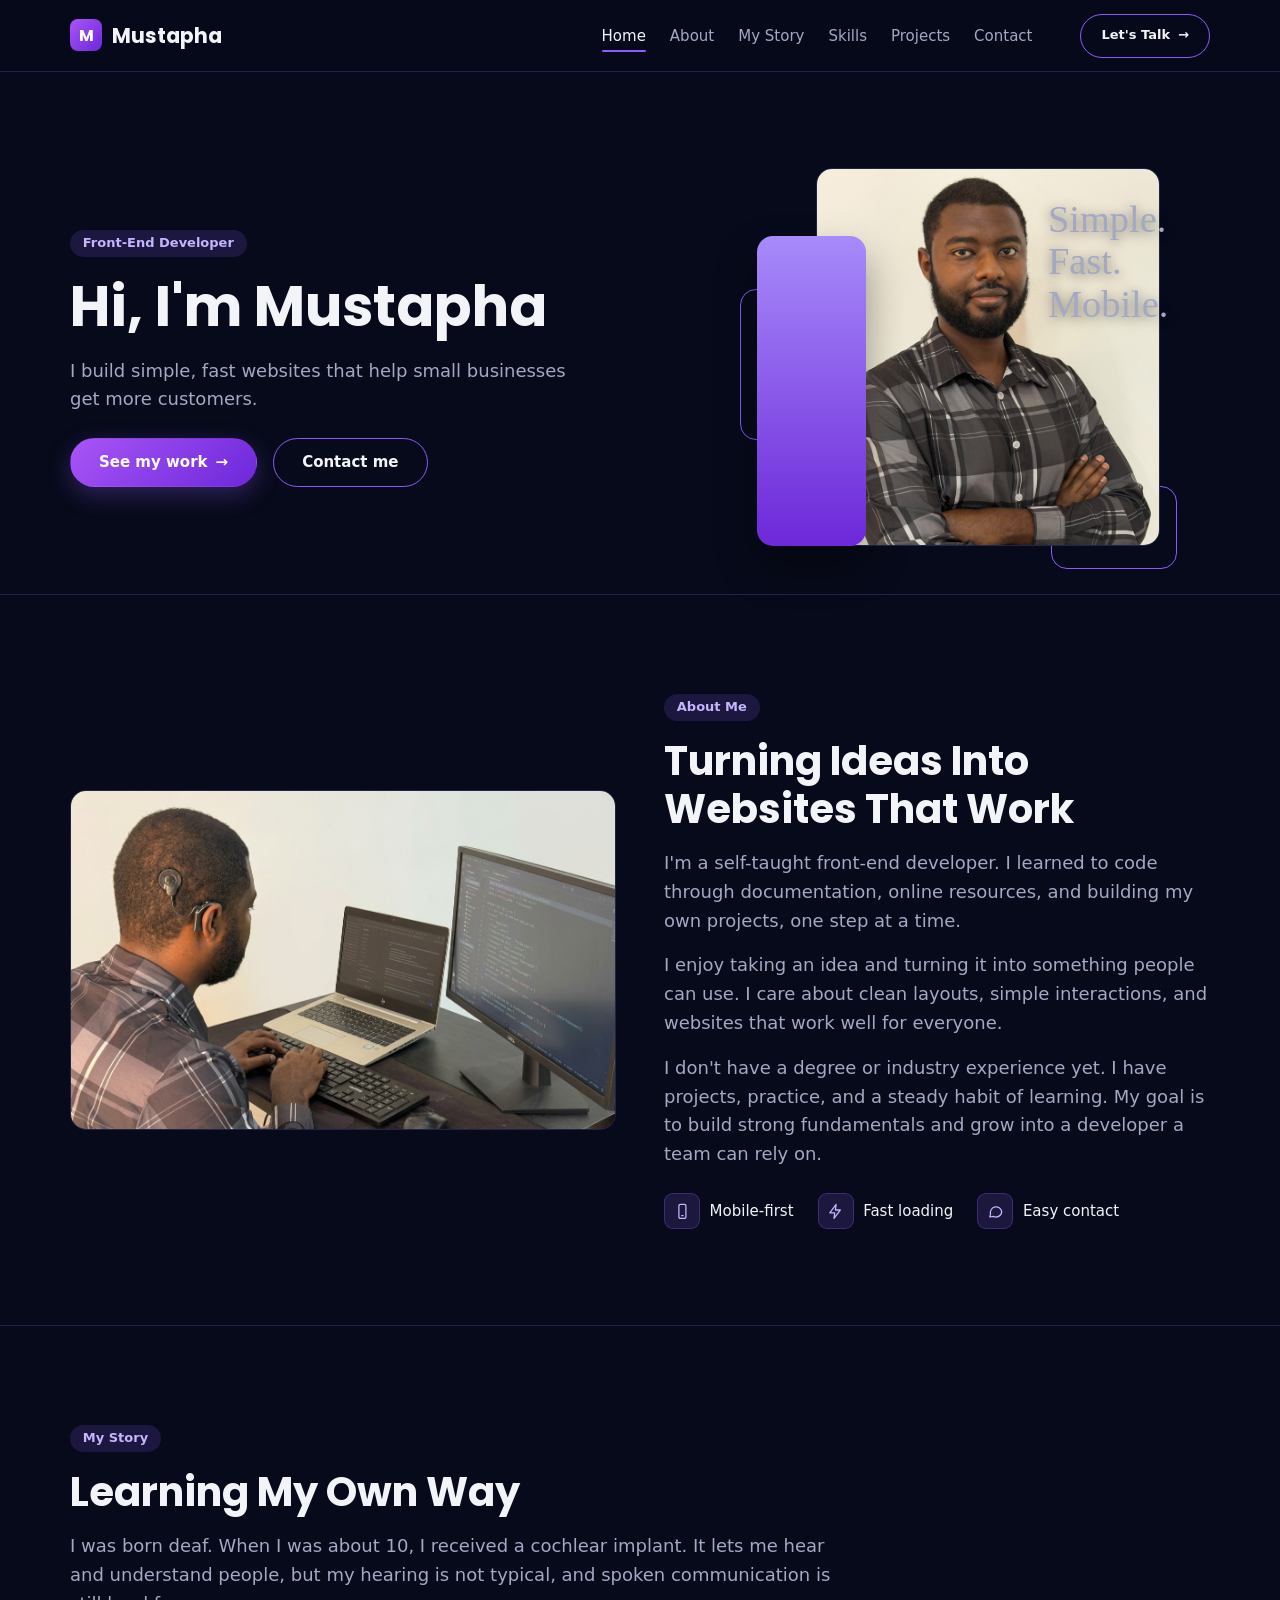
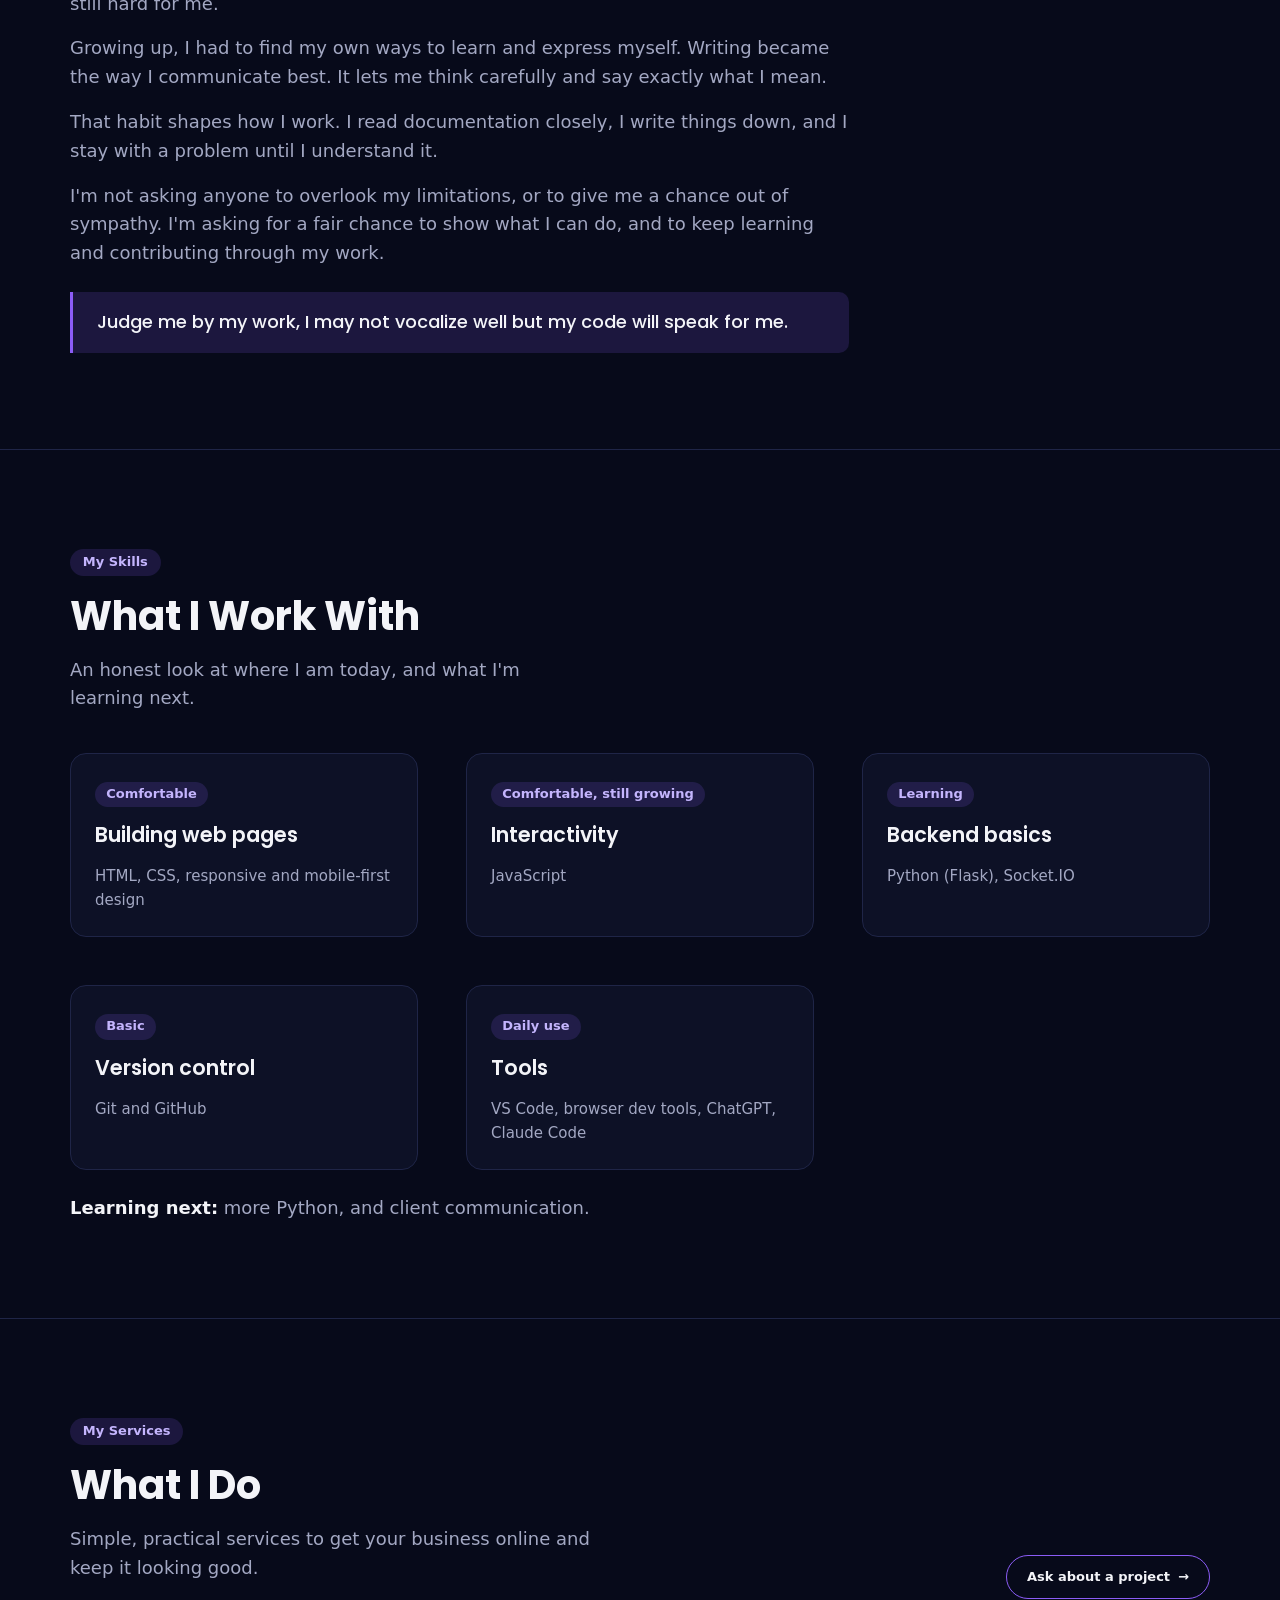
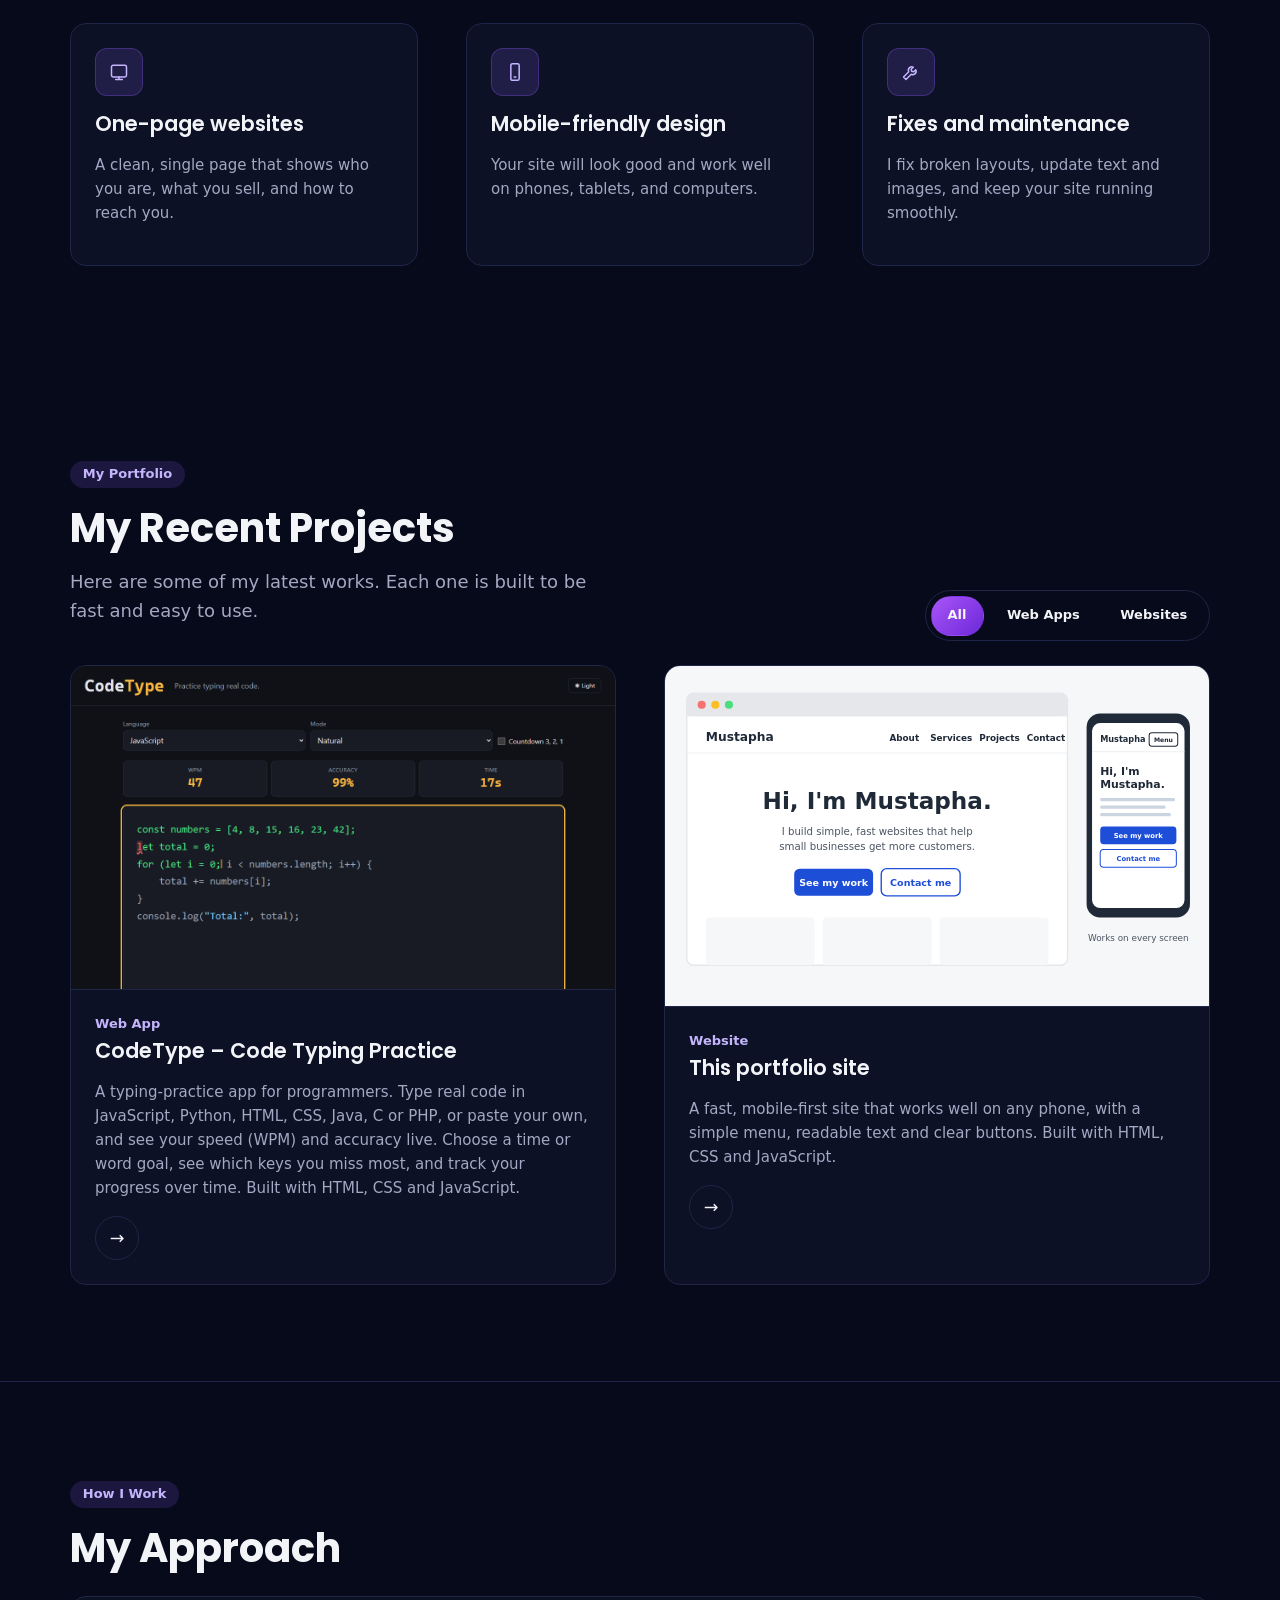
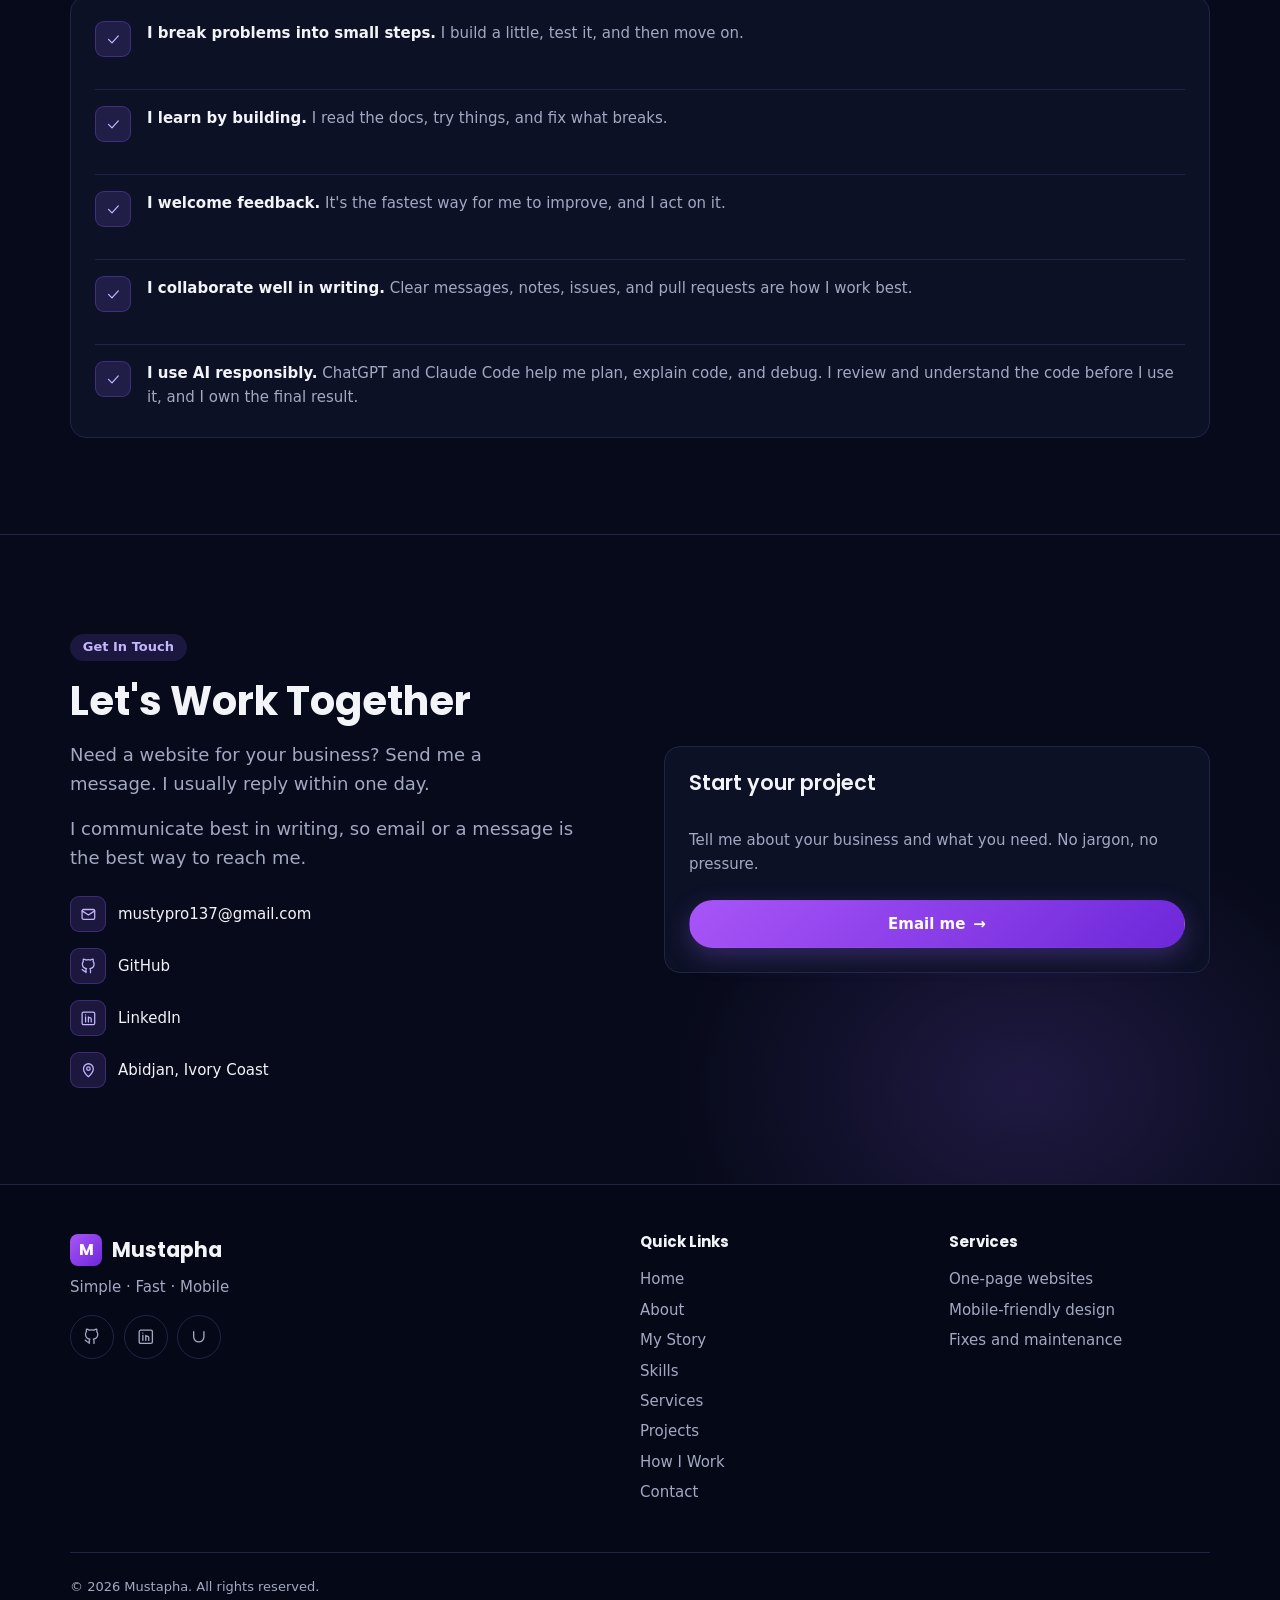
==== commit a7429394: "Use new portrait photo in hero Co-Authored-By: Claude Opus 5.5 <noreply@anthropic.com>" ====
--- a/index.html
+++ b/index.html
@@ -51,7 +51,7 @@
         <span class="shape shape-bar" aria-hidden="true"></span>
         <span class="shape shape-outline" aria-hidden="true"></span>
         <div class="photo-frame">
-          <img src="images/mustapha-portfolio-remove-bg.png" alt="Photo of Mustapha Abdullahi" width="504" height="600">
+          <img src="images/me.jpg" alt="Photo of Mustapha Abdullahi" width="1536" height="2048">
         </div>
         <span class="shape shape-corner" aria-hidden="true"></span>
         <p class="script-text" aria-hidden="true">Simple.<br>Fast.<br>Mobile.</p>
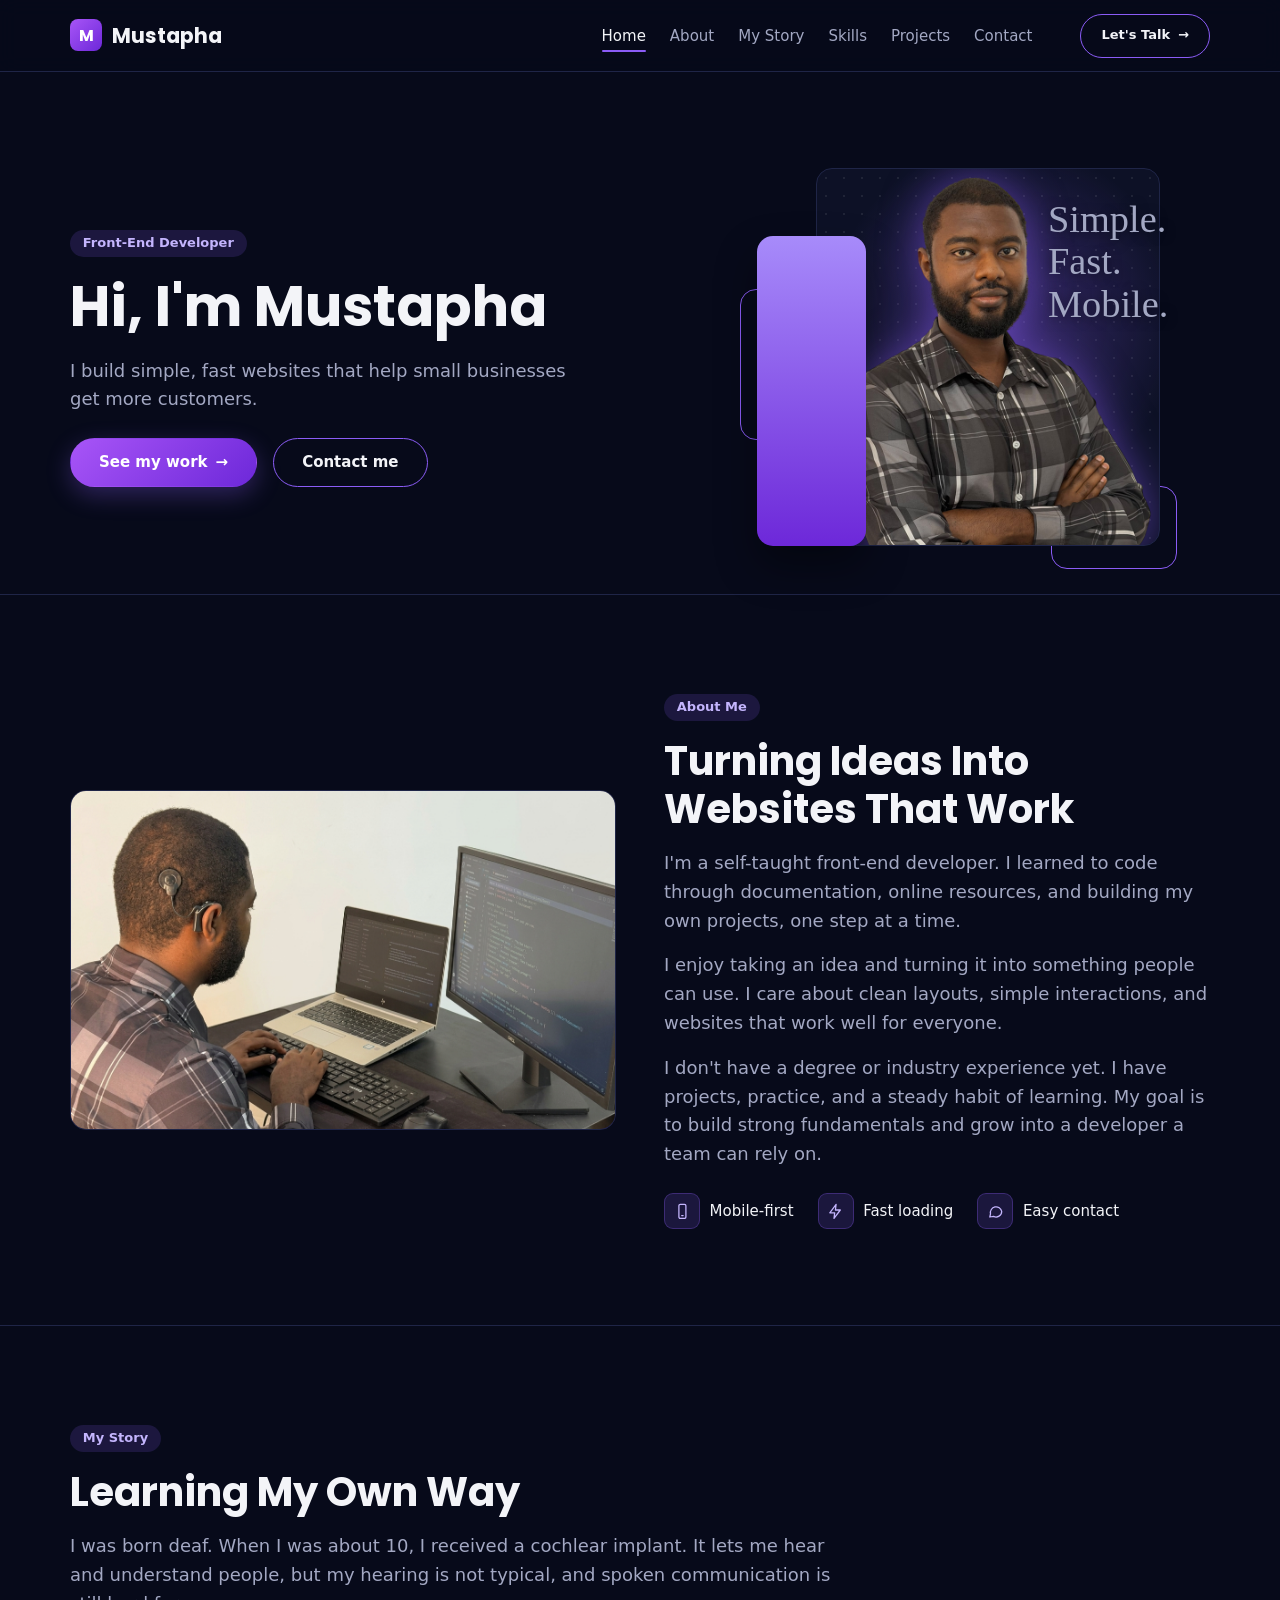
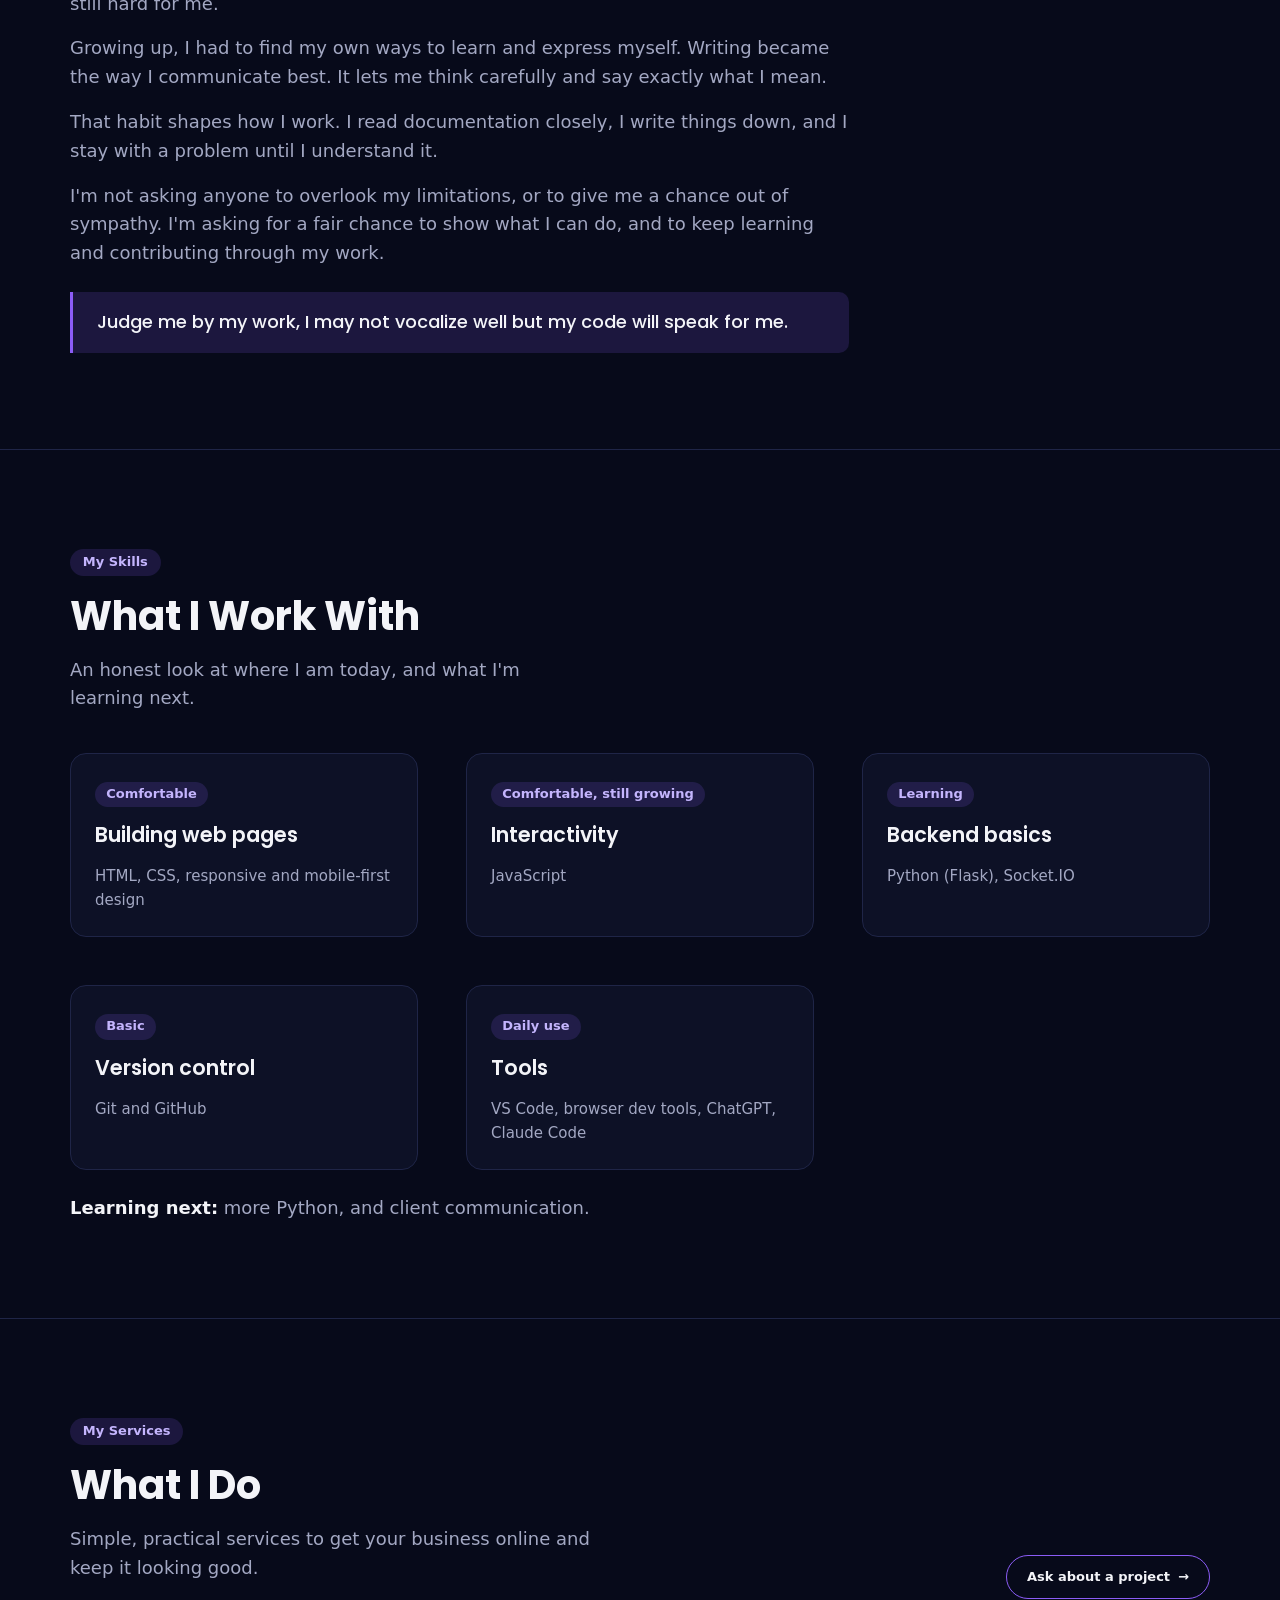
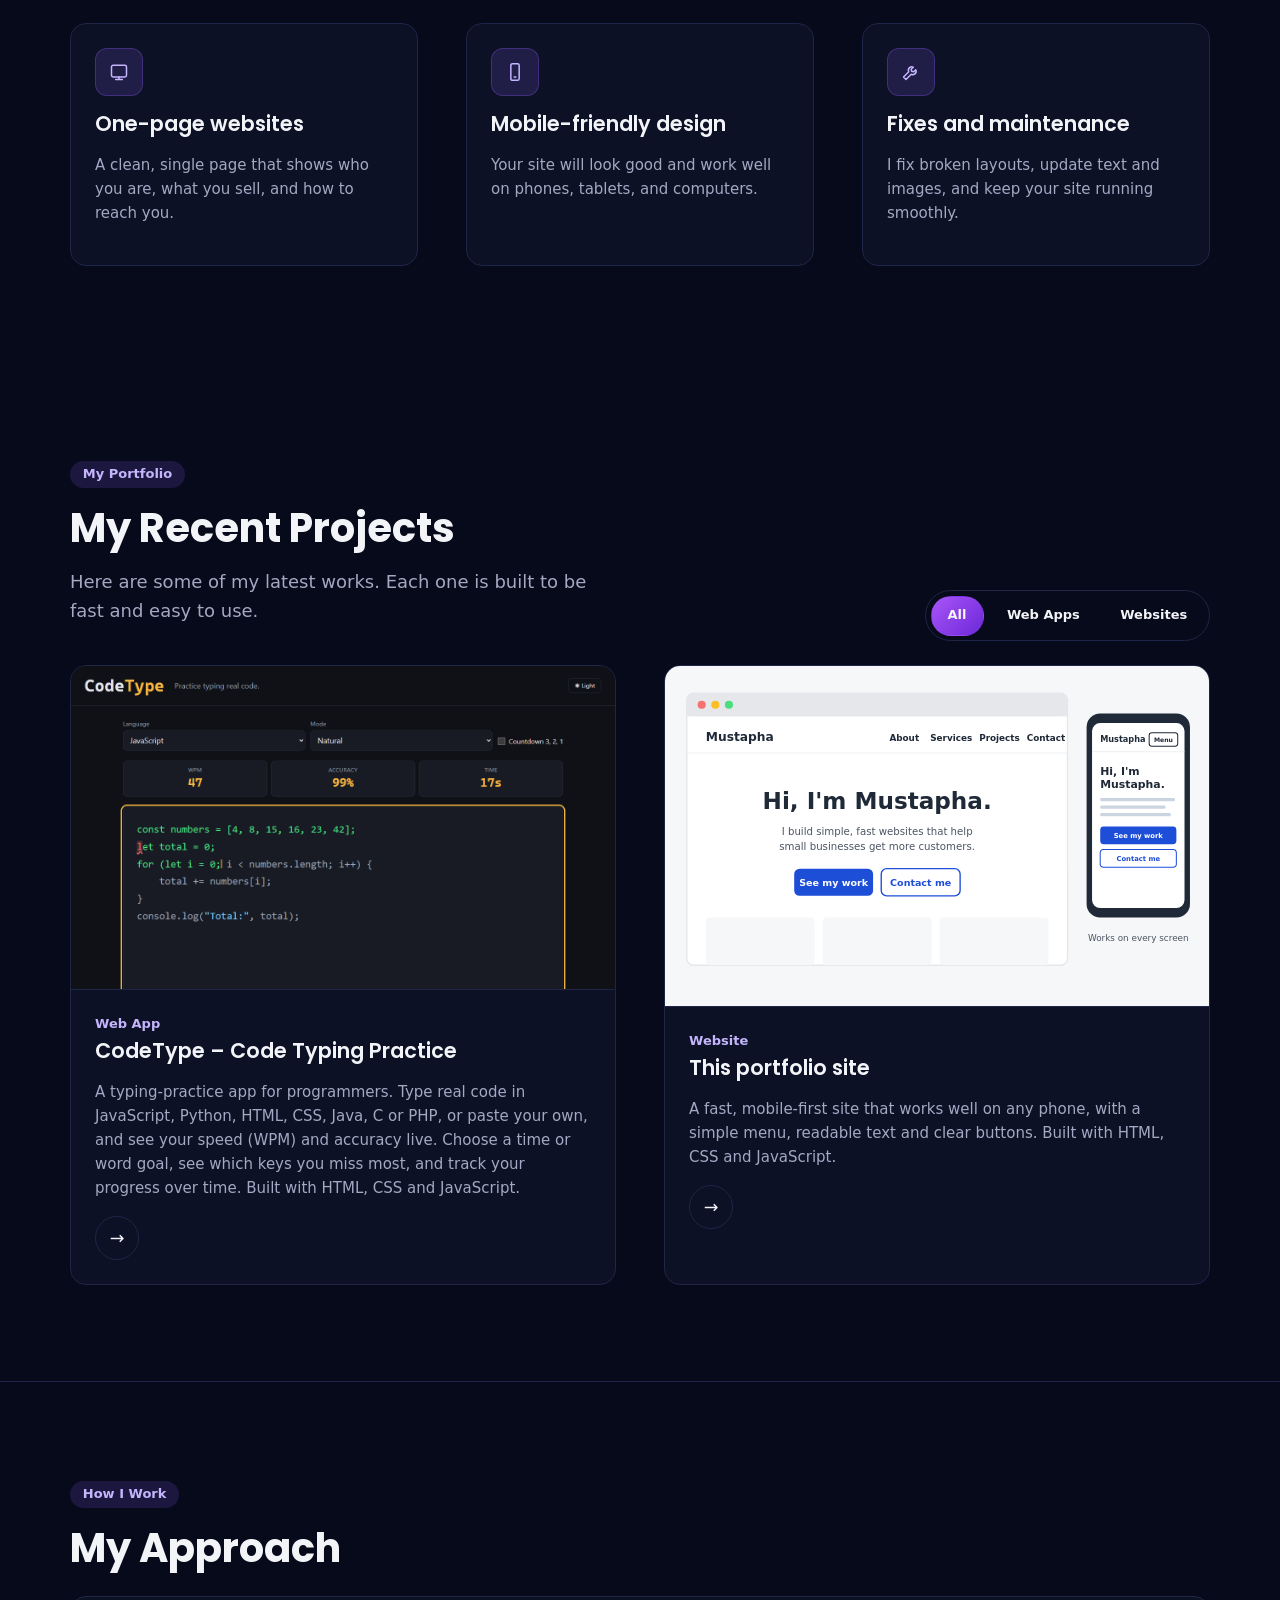
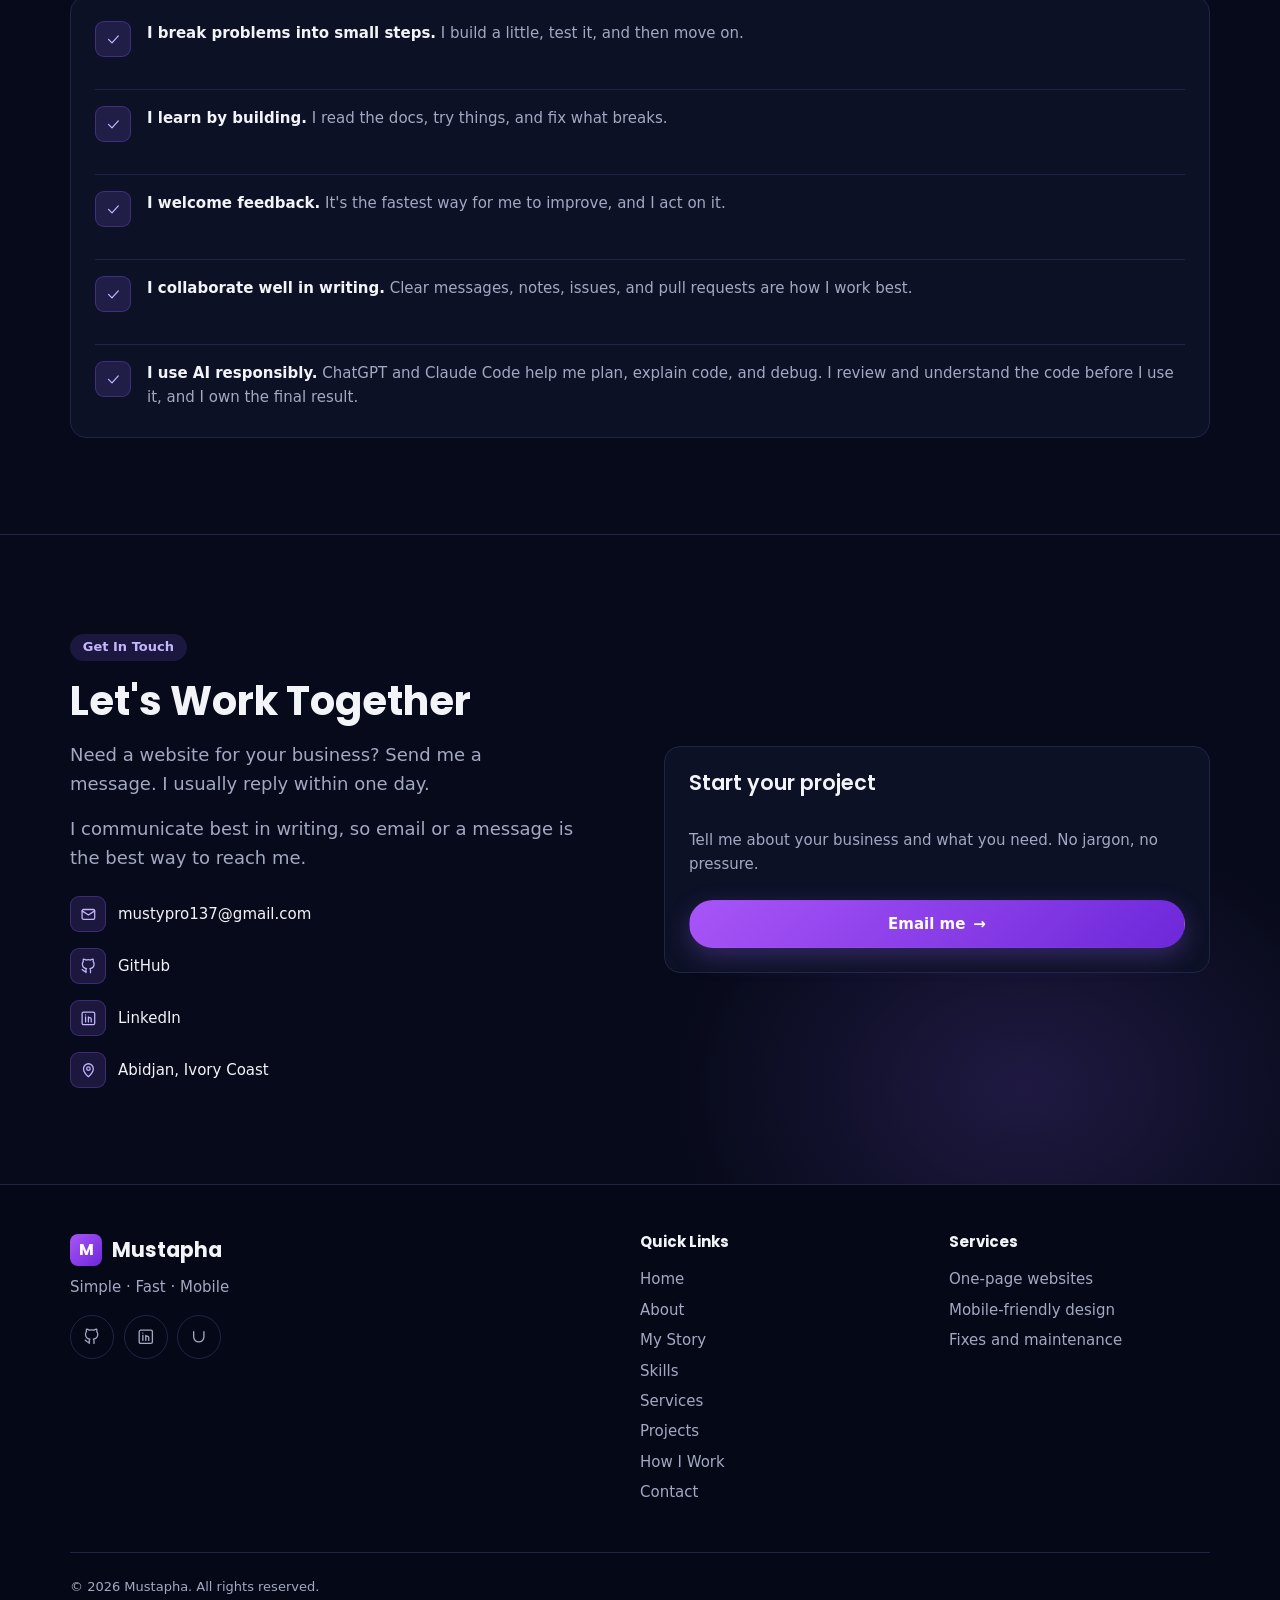
==== commit 90ada043: "Use background-removed portrait in hero; remove old photos Co-Authored-By: Claude Opus 5.5 <noreply@" ====
--- a/index.html
+++ b/index.html
@@ -51,7 +51,7 @@
         <span class="shape shape-bar" aria-hidden="true"></span>
         <span class="shape shape-outline" aria-hidden="true"></span>
         <div class="photo-frame">
-          <img src="images/me.jpg" alt="Photo of Mustapha Abdullahi" width="1536" height="2048">
+          <img src="images/me-standing.png" alt="Photo of Mustapha Abdullahi" width="768" height="1024">
         </div>
         <span class="shape shape-corner" aria-hidden="true"></span>
         <p class="script-text" aria-hidden="true">Simple.<br>Fast.<br>Mobile.</p>
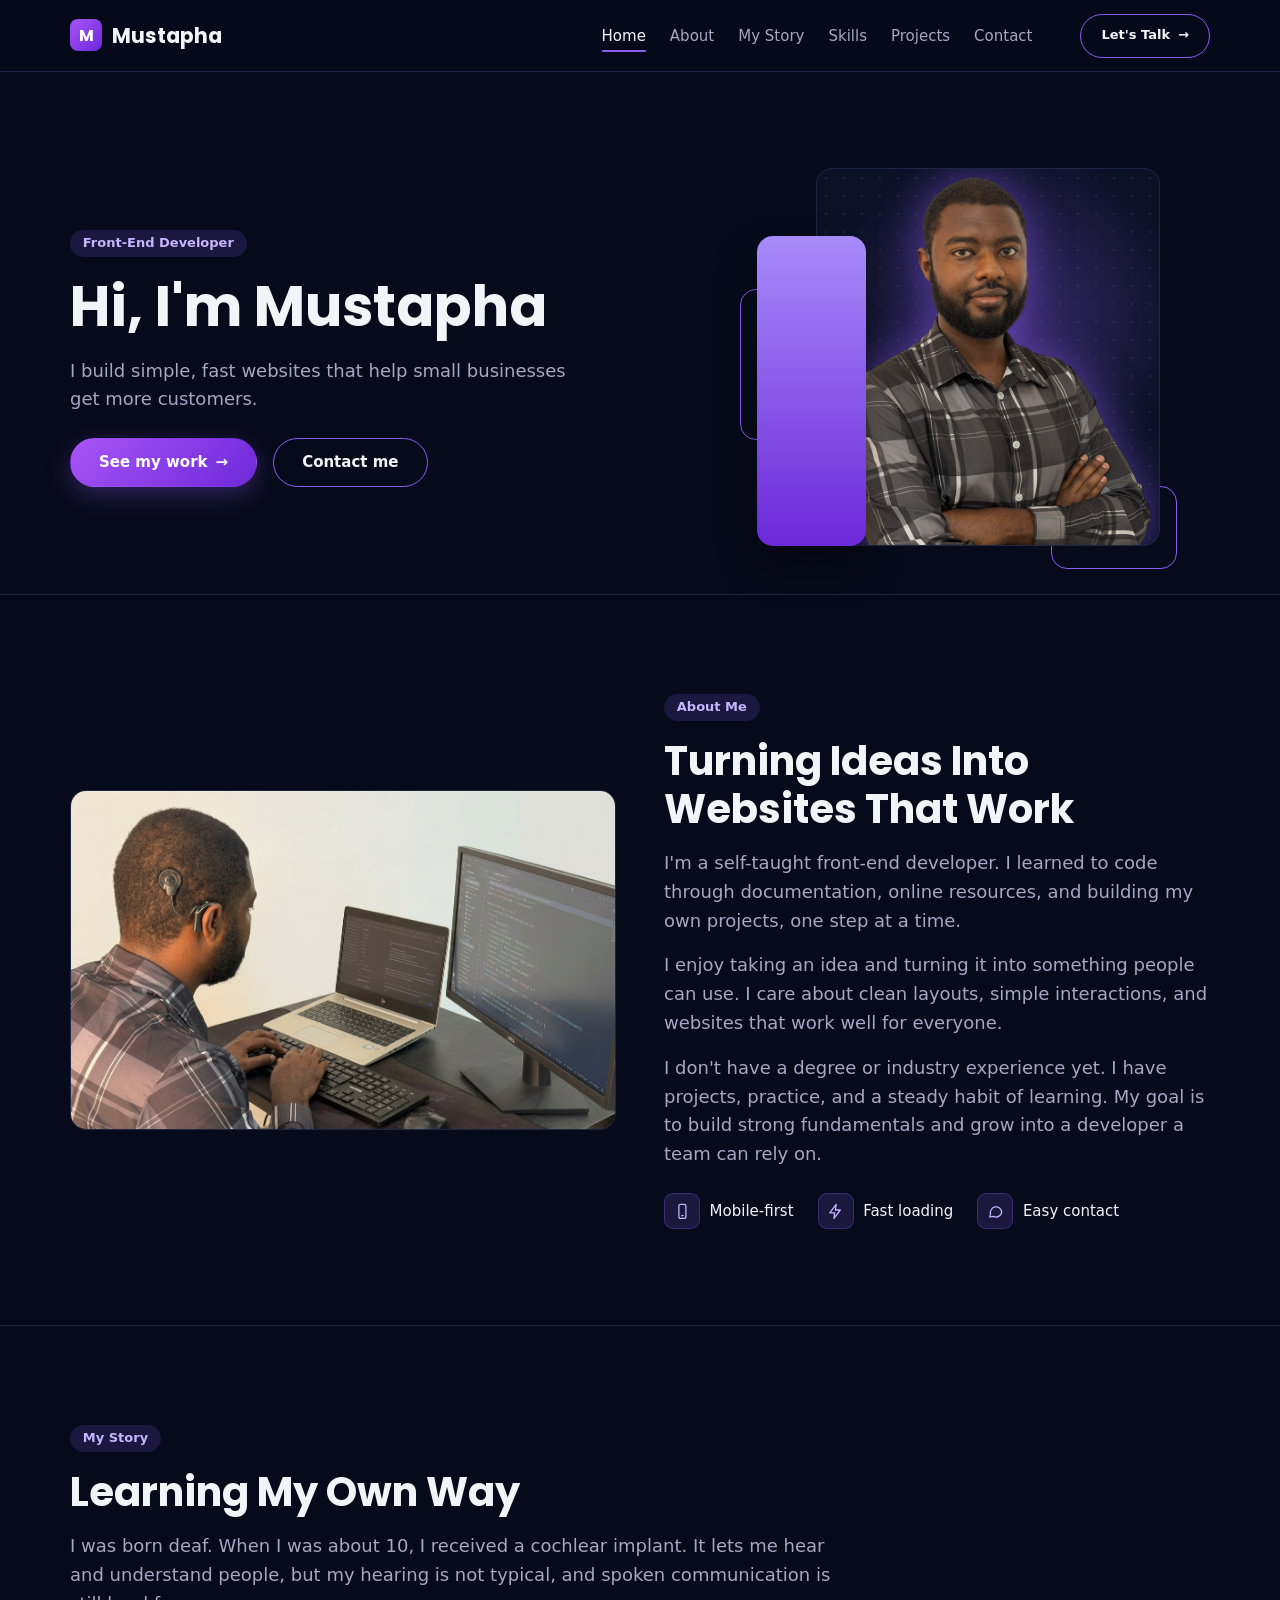
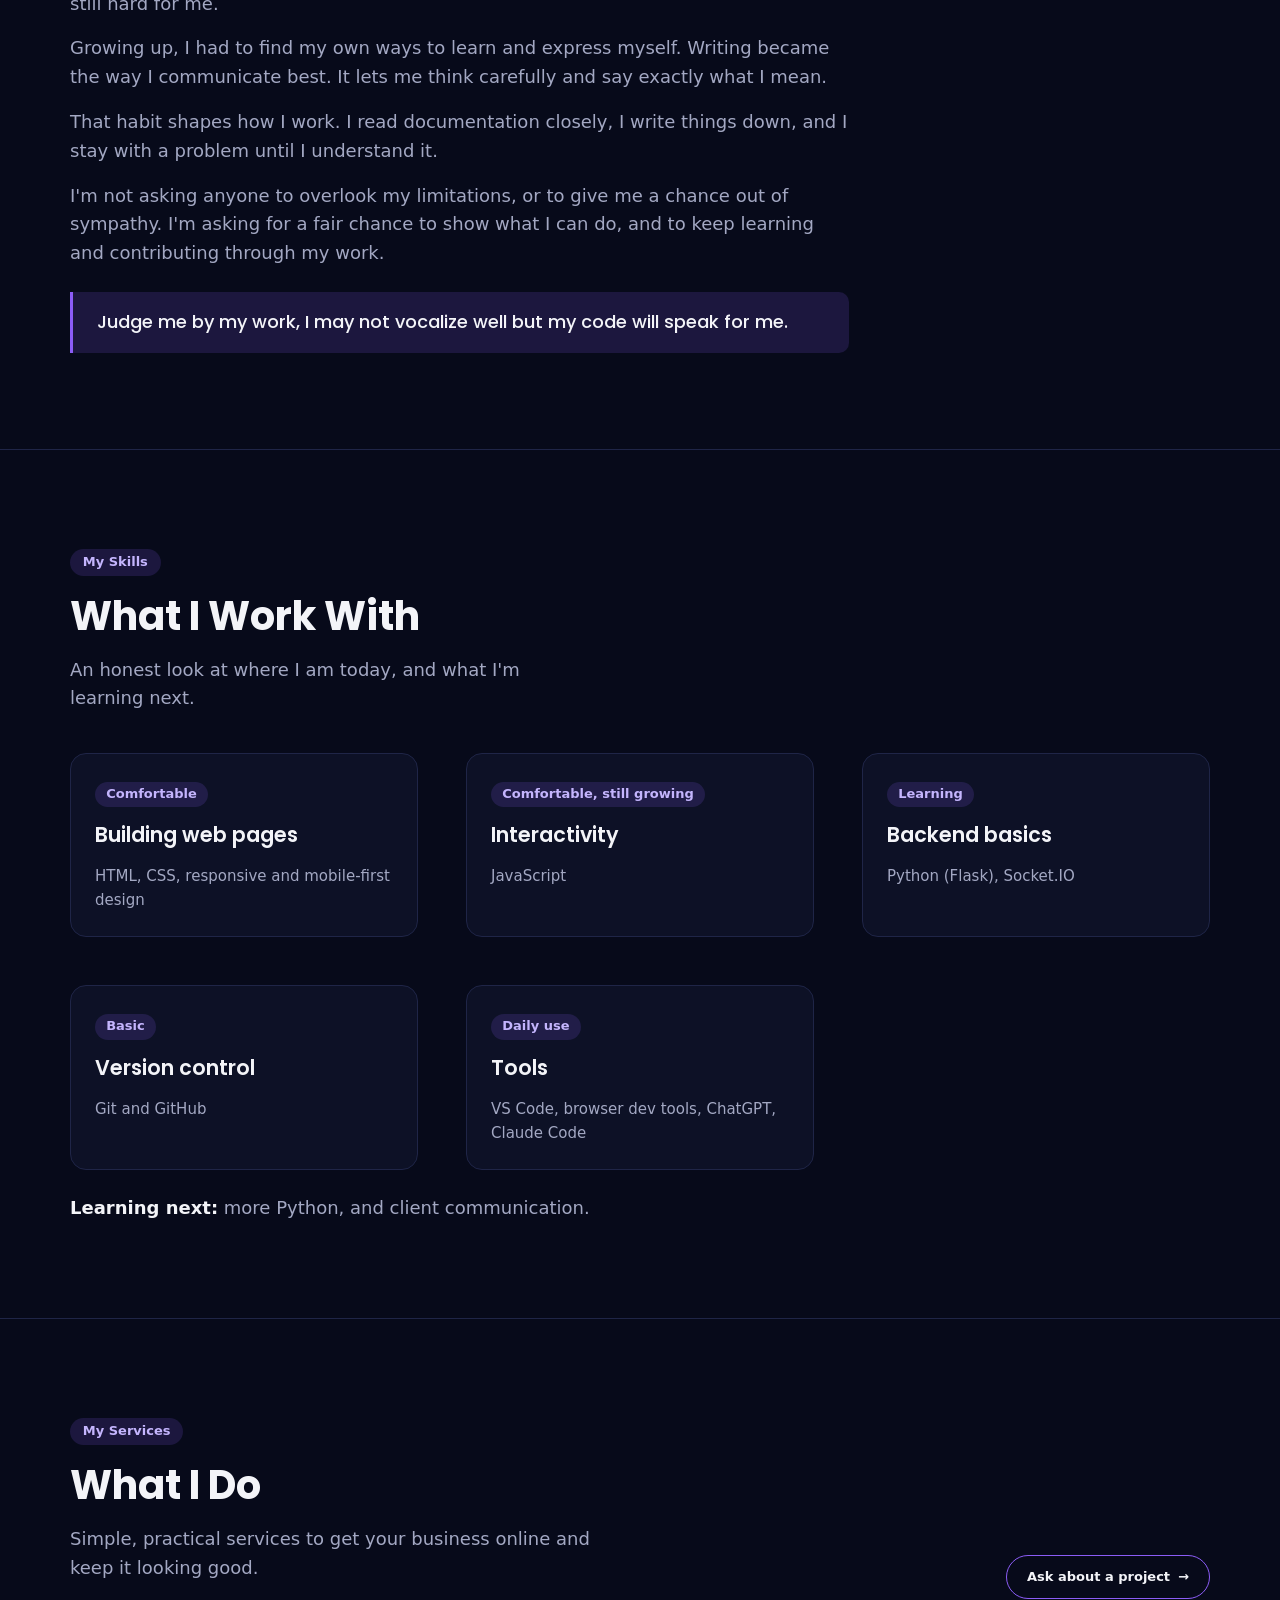
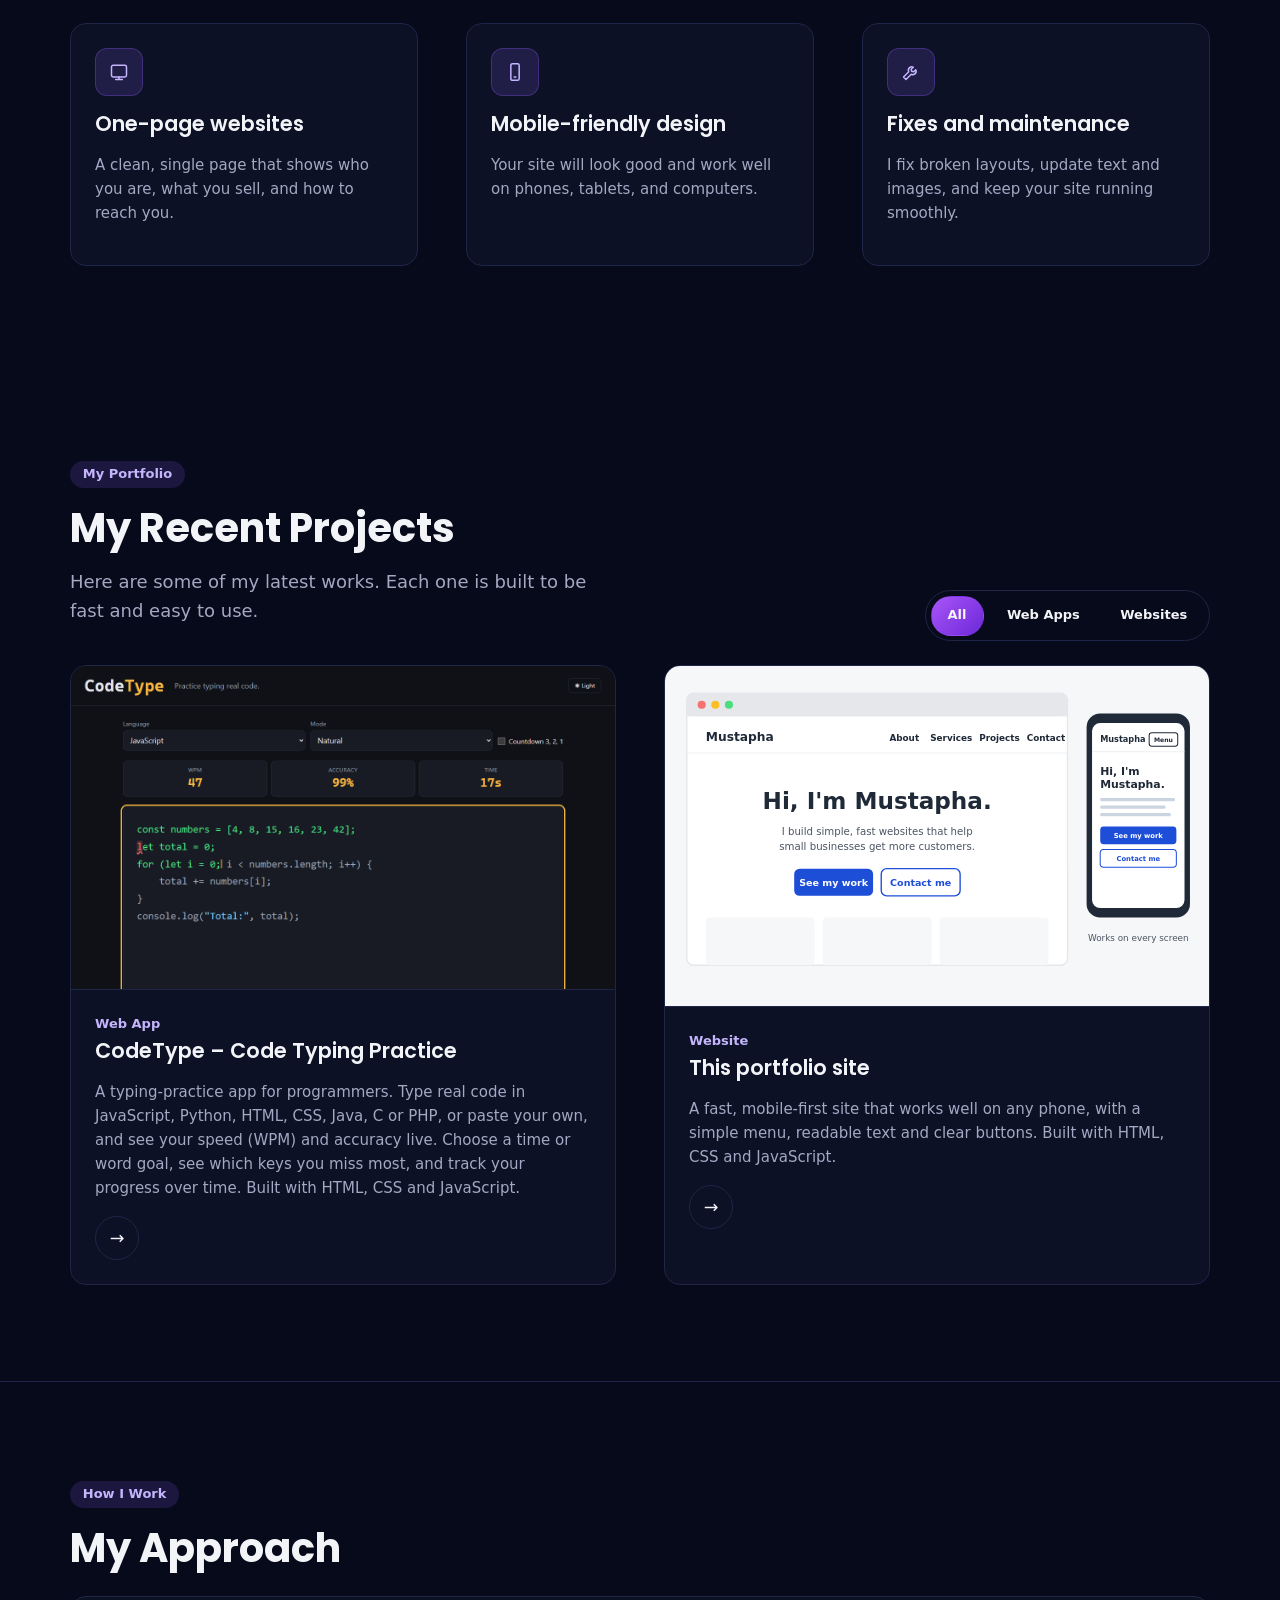
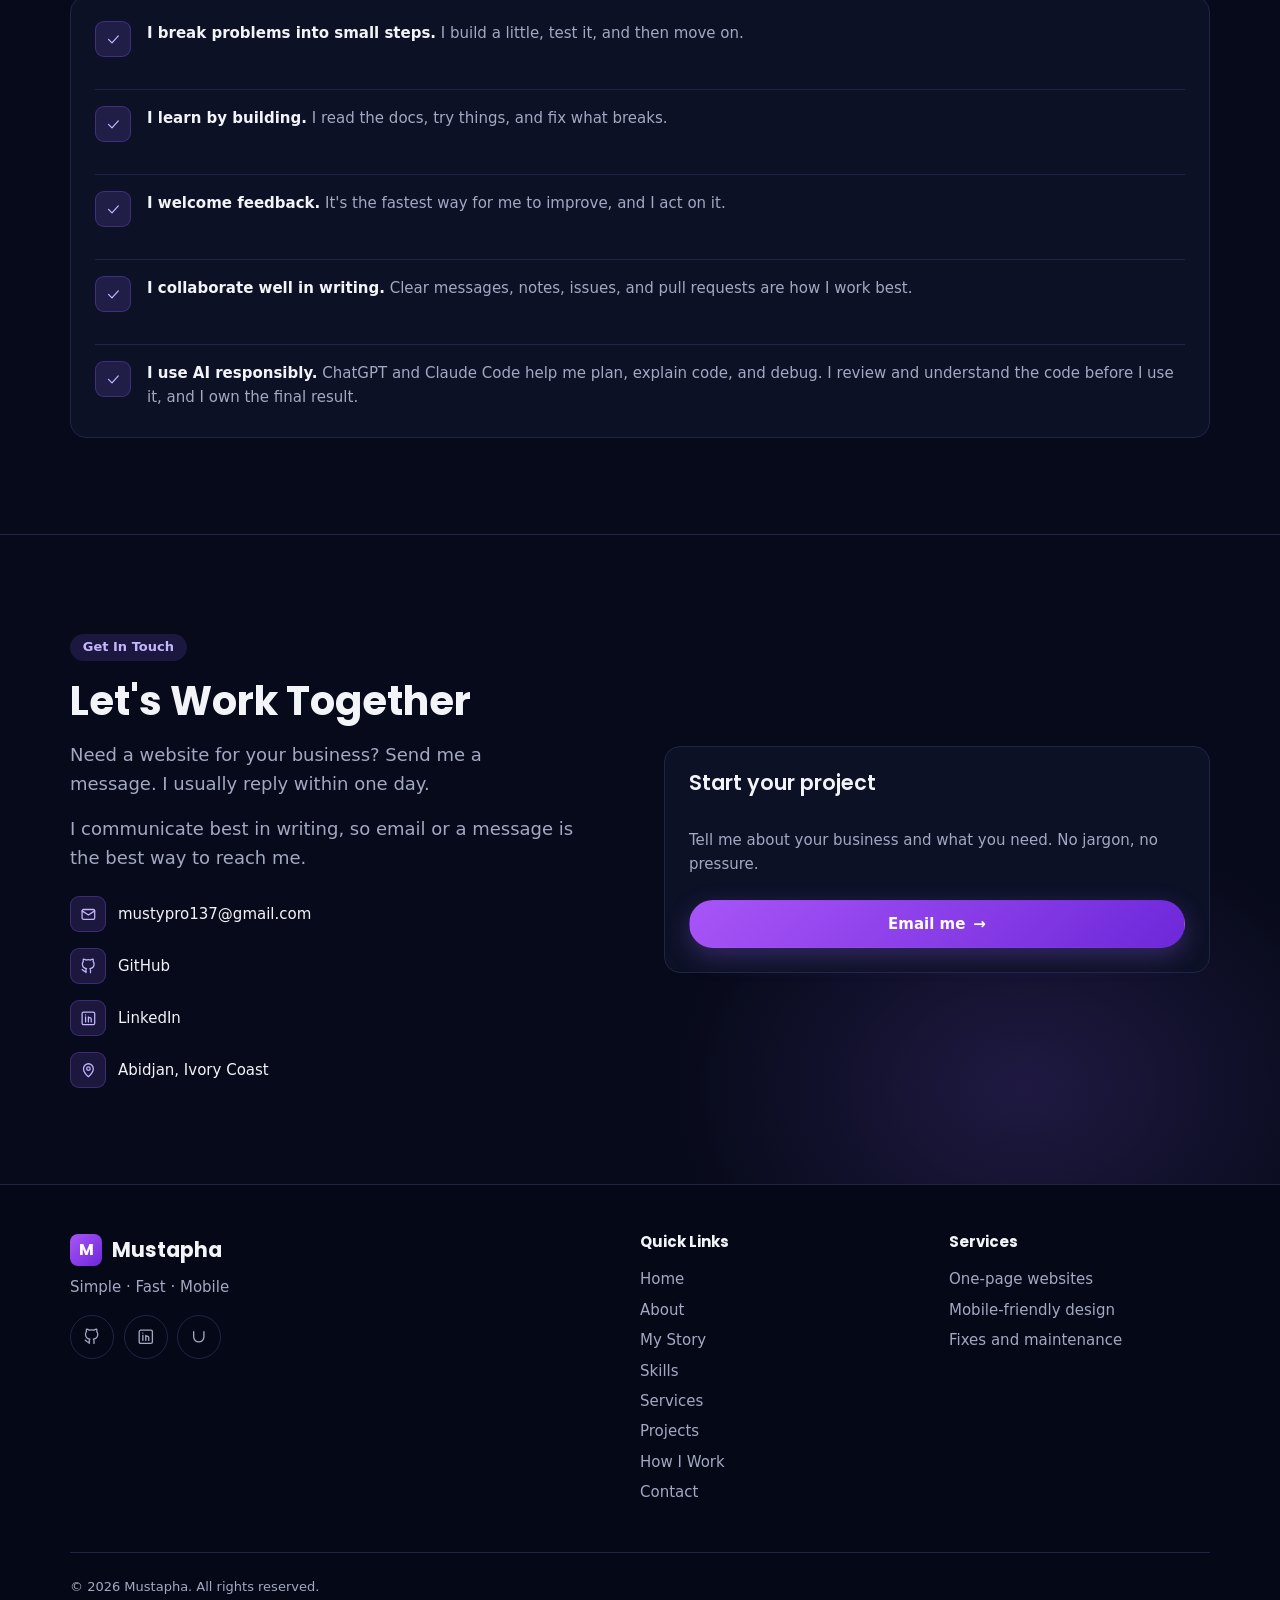
==== commit 015f7a23: "Remove script text from hero Co-Authored-By: Claude Opus 5.5 <noreply@anthropic.com>" ====
--- a/index.html
+++ b/index.html
@@ -54,7 +54,6 @@
           <img src="images/me-standing.png" alt="Photo of Mustapha Abdullahi" width="768" height="1024">
         </div>
         <span class="shape shape-corner" aria-hidden="true"></span>
-        <p class="script-text" aria-hidden="true">Simple.<br>Fast.<br>Mobile.</p>
       </div>
     </section>
 
--- a/css/style.css
+++ b/css/style.css
@@ -330,13 +330,6 @@
   text-shadow: 0 10px 40px rgba(0, 0, 0, 0.4);
 }
 
-.script-text {
-  font-family: "Brush Script MT", "Segoe Script", cursive;
-  font-size: 1.9rem;
-  line-height: 1.1;
-  color: var(--color-accent-light);
-}
-
 /* ---------- 7. Cards ---------- */
 .cards {
   display: grid;
@@ -448,16 +441,6 @@
   height: 22%;
   border: 1px solid var(--color-accent);
   z-index: -1;
-}
-
-.hero-visual .script-text {
-  position: absolute;
-  right: -2%;
-  top: 8%;
-  z-index: 2;
-  margin: 0;
-  color: #fff;
-  text-shadow: 0 2px 12px rgba(0, 0, 0, 0.5);
 }
 
 /* ---------- 10. About ---------- */
@@ -917,10 +900,6 @@
     padding-block: 6rem var(--space-lg);
   }
 
-  .script-text {
-    font-size: 2.4rem;
-  }
-
   .cards {
     gap: var(--space-lg);
   }
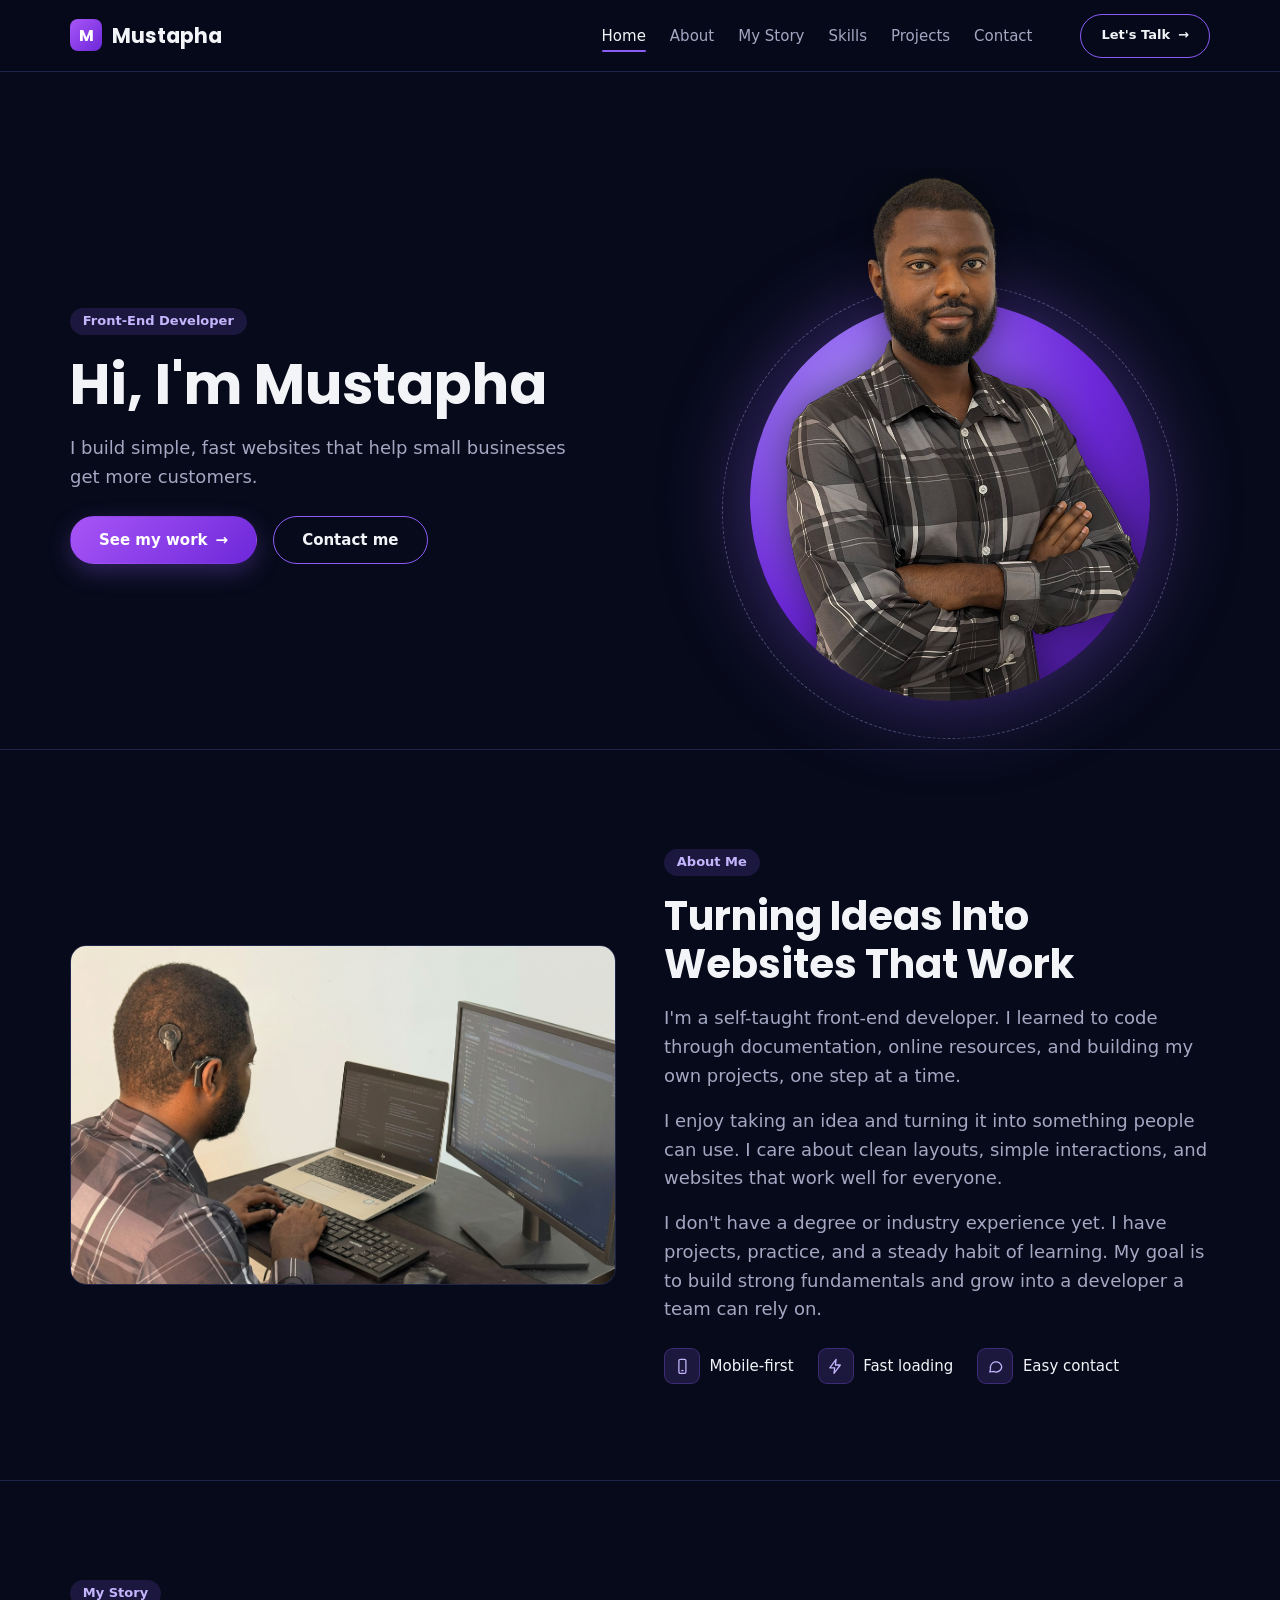
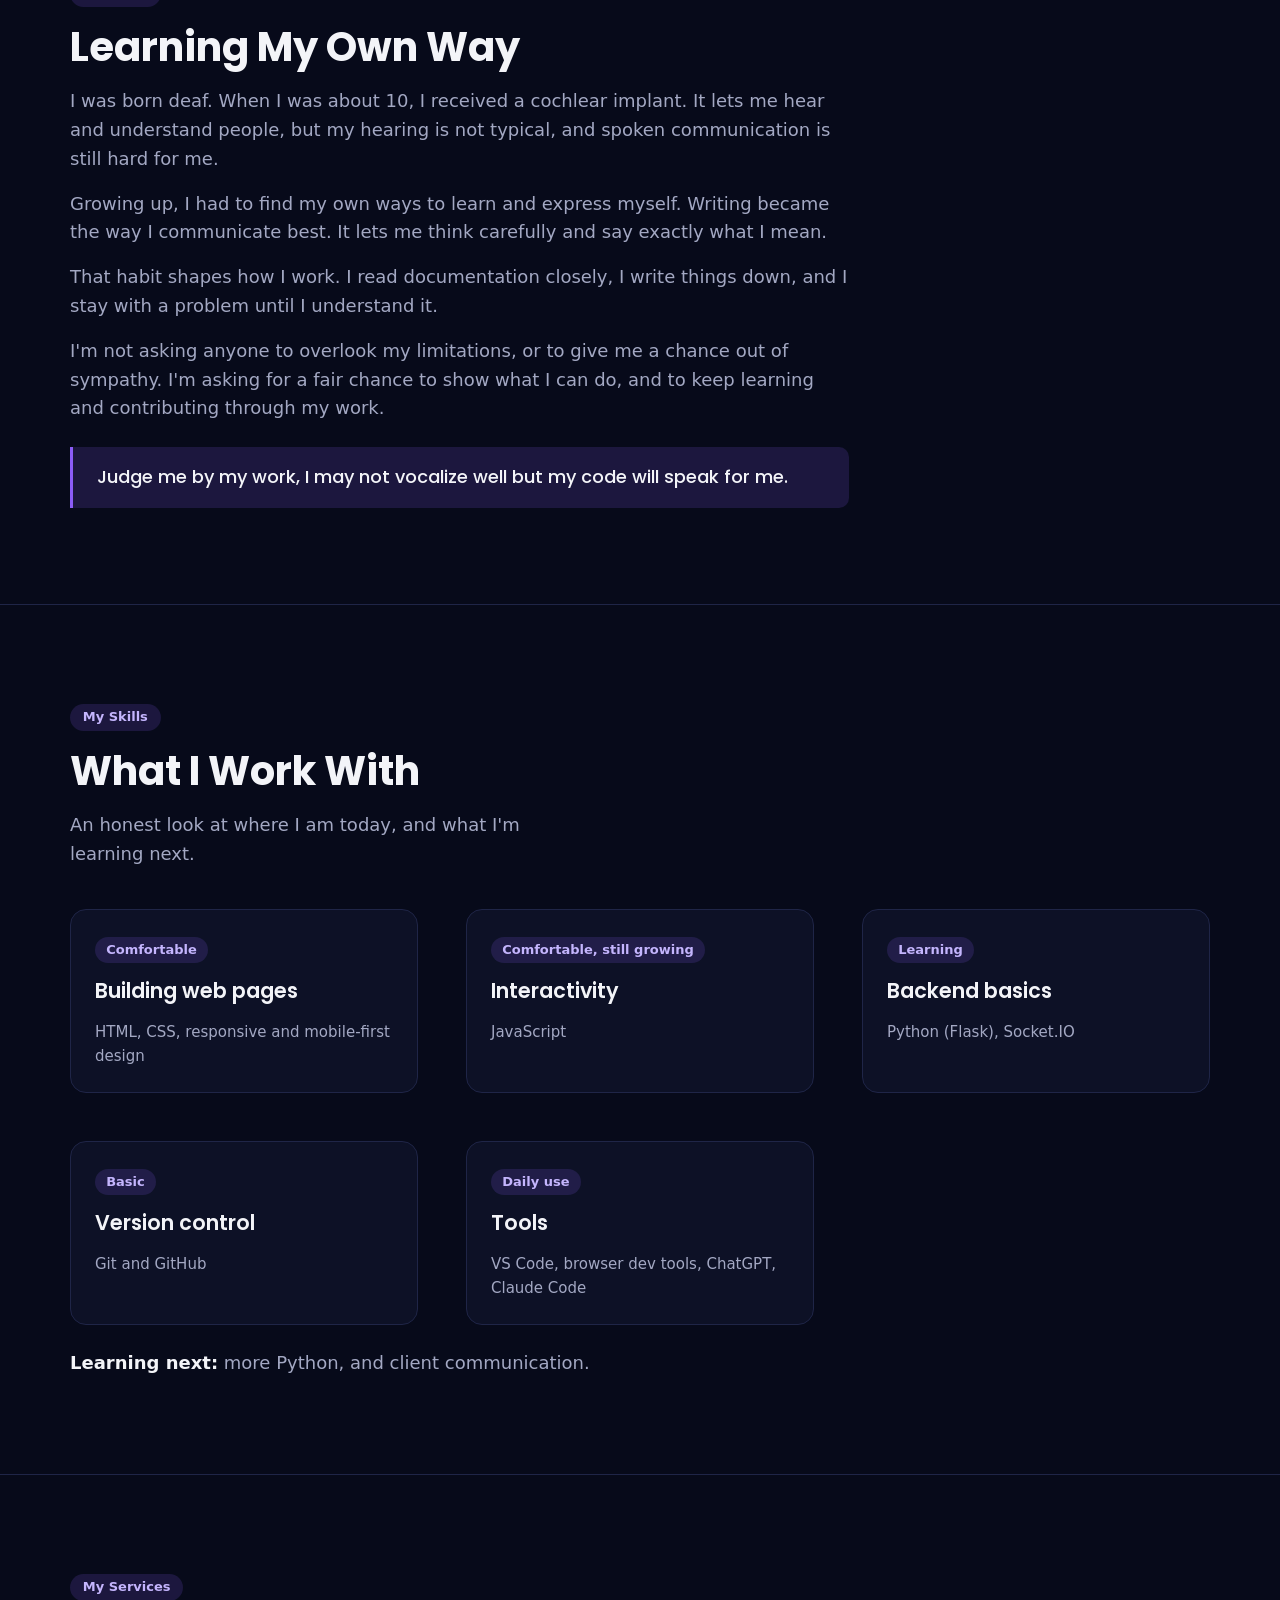
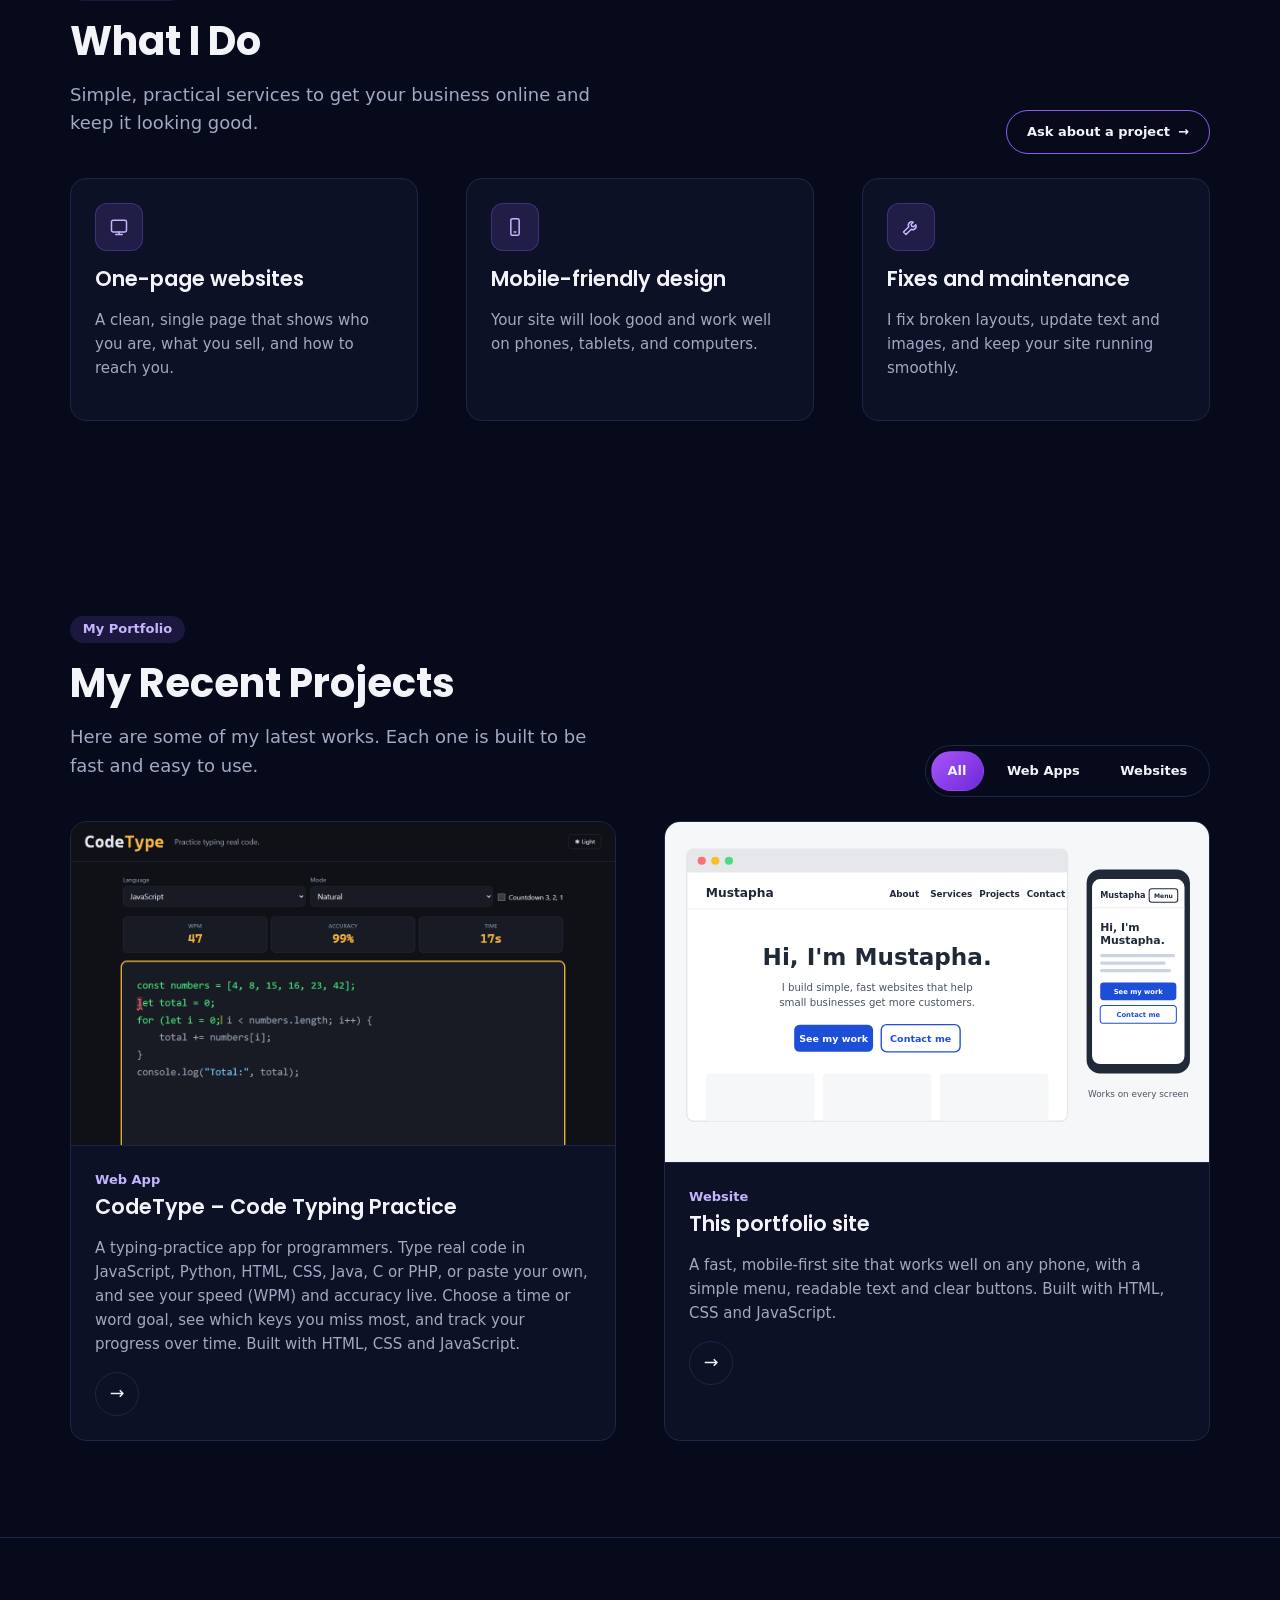
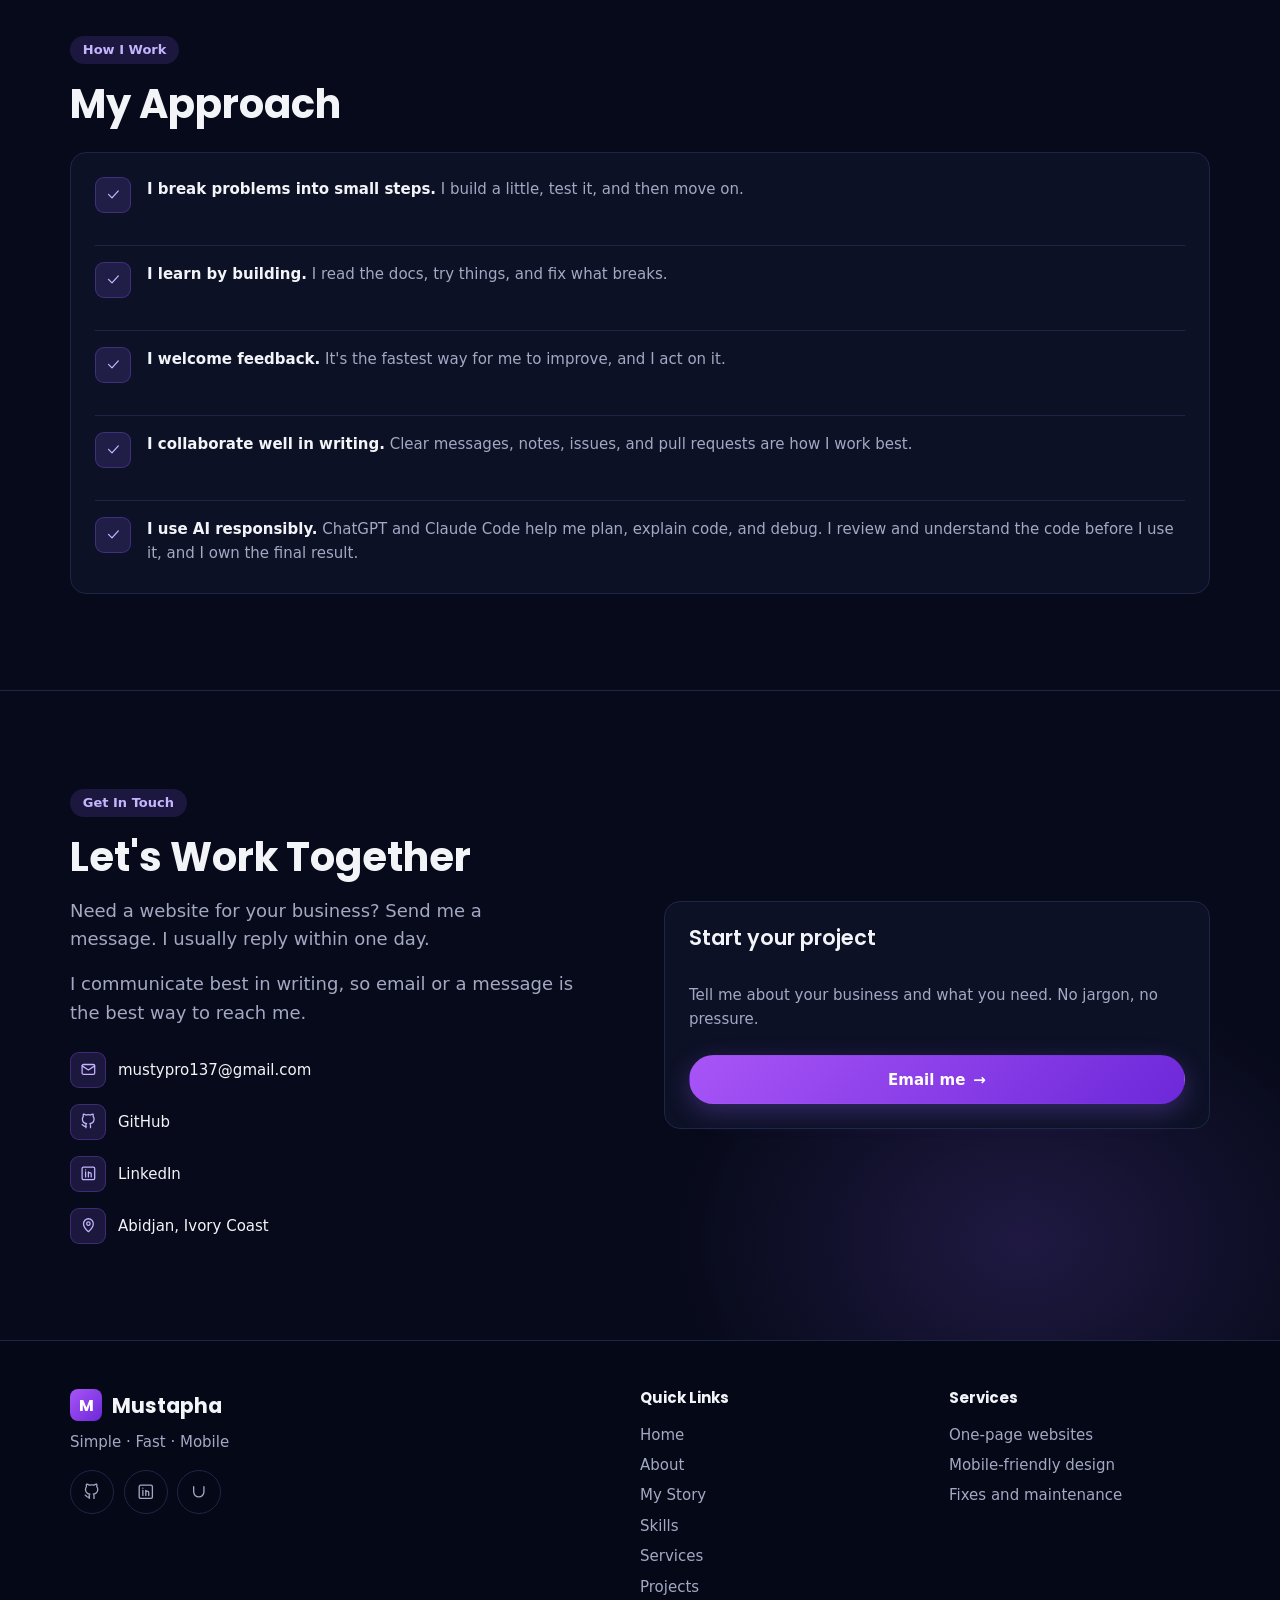
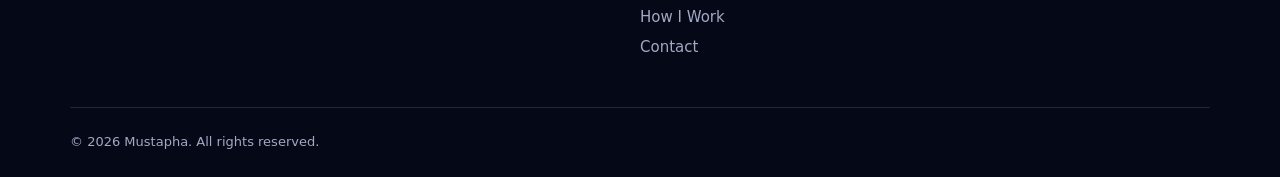
==== commit 3ad9a187: "Redesign hero photo: purple circle backdrop instead of square panel Co-Authored-By: Claude Opus 5.5 " ====
--- a/index.html
+++ b/index.html
@@ -48,12 +48,9 @@
       </div>
 
       <div class="hero-visual">
-        <span class="shape shape-bar" aria-hidden="true"></span>
-        <span class="shape shape-outline" aria-hidden="true"></span>
         <div class="photo-frame">
           <img src="images/me-standing.png" alt="Photo of Mustapha Abdullahi" width="768" height="1024">
         </div>
-        <span class="shape shape-corner" aria-hidden="true"></span>
       </div>
     </section>
 
--- a/css/style.css
+++ b/css/style.css
@@ -380,67 +380,56 @@
   margin-bottom: var(--space-md);
 }
 
+/* Photo on a purple circle: the head rises above the circle,
+   the shirt is clipped to the circle's round bottom. */
 .hero-visual {
   position: relative;
-  max-width: 420px;
-  aspect-ratio: 1 / 0.9;
+  isolation: isolate;
+  width: 86%;                    /* leaves room for the ring on phones */
+  max-width: 400px;
+  aspect-ratio: 3 / 4;           /* same shape as the photo */
   margin-inline: auto;
-  width: 100%;
+}
+
+/* The circle */
+.hero-visual::before {
+  content: "";
+  position: absolute;
+  inset: auto 0 0;
+  aspect-ratio: 1;
+  border-radius: 50%;
+  background: radial-gradient(circle at 30% 25%, #a78bfa, #6d28d9 55%, #2e1065);
+  box-shadow: 0 0 90px rgba(139, 92, 246, 0.45);
+  z-index: -2;
+}
+
+/* Thin ring around the circle */
+.hero-visual::after {
+  content: "";
+  position: absolute;
+  left: -7%;
+  right: -7%;
+  bottom: -7%;
+  aspect-ratio: 1;
+  border: 1px dashed rgba(196, 181, 253, 0.35);
+  border-radius: 50%;
+  z-index: -1;
 }
 
 .photo-frame {
   position: absolute;
-  inset: 0 0 0 18%;
-  display: grid;
-  place-items: center;
+  inset: 0;
   overflow: hidden;
-  /* Dark panel: soft glow behind the head on a faint dot grid */
-  background:
-    radial-gradient(circle at 55% 40%, rgba(139, 92, 246, 0.35), transparent 60%),
-    radial-gradient(rgba(255, 255, 255, 0.08) 1px, transparent 1px) 0 0 / 18px 18px,
-    var(--color-bg-soft);
-  border: 1px solid var(--color-border);
-  border-radius: var(--radius-lg);
+  /* Round bottom that matches the circle (radius = half the width = 37.5% of the height) */
+  border-radius: 0 0 50% 50% / 0 0 37.5% 37.5%;
 }
 
 .photo-frame img {
+  display: block;
   width: 100%;
   height: 100%;
   object-fit: cover;
-  object-position: center top;   /* keep the head in view, crop the shirt */
-  filter: drop-shadow(0 0 20px rgba(139, 92, 246, 0.5));   /* rim light so the dark shirt stands out */
-}
-
-.shape {
-  position: absolute;
-  border-radius: var(--radius-lg);
-}
-
-.shape-bar {
-  left: 4%;
-  top: 18%;
-  bottom: 0;
-  width: 26%;
-  background: linear-gradient(180deg, #a78bfa, #6d28d9);
-  z-index: 1;
-  box-shadow: 0 20px 40px rgba(0, 0, 0, 0.4);
-}
-
-.shape-outline {
-  left: 0;
-  top: 32%;
-  width: 18%;
-  height: 40%;
-  border: 1px solid var(--color-accent);
-}
-
-.shape-corner {
-  right: -4%;
-  bottom: -6%;
-  width: 30%;
-  height: 22%;
-  border: 1px solid var(--color-accent);
-  z-index: -1;
+  filter: drop-shadow(0 0 18px rgba(0, 0, 0, 0.45));   /* lifts the head off the background */
 }
 
 /* ---------- 10. About ---------- */
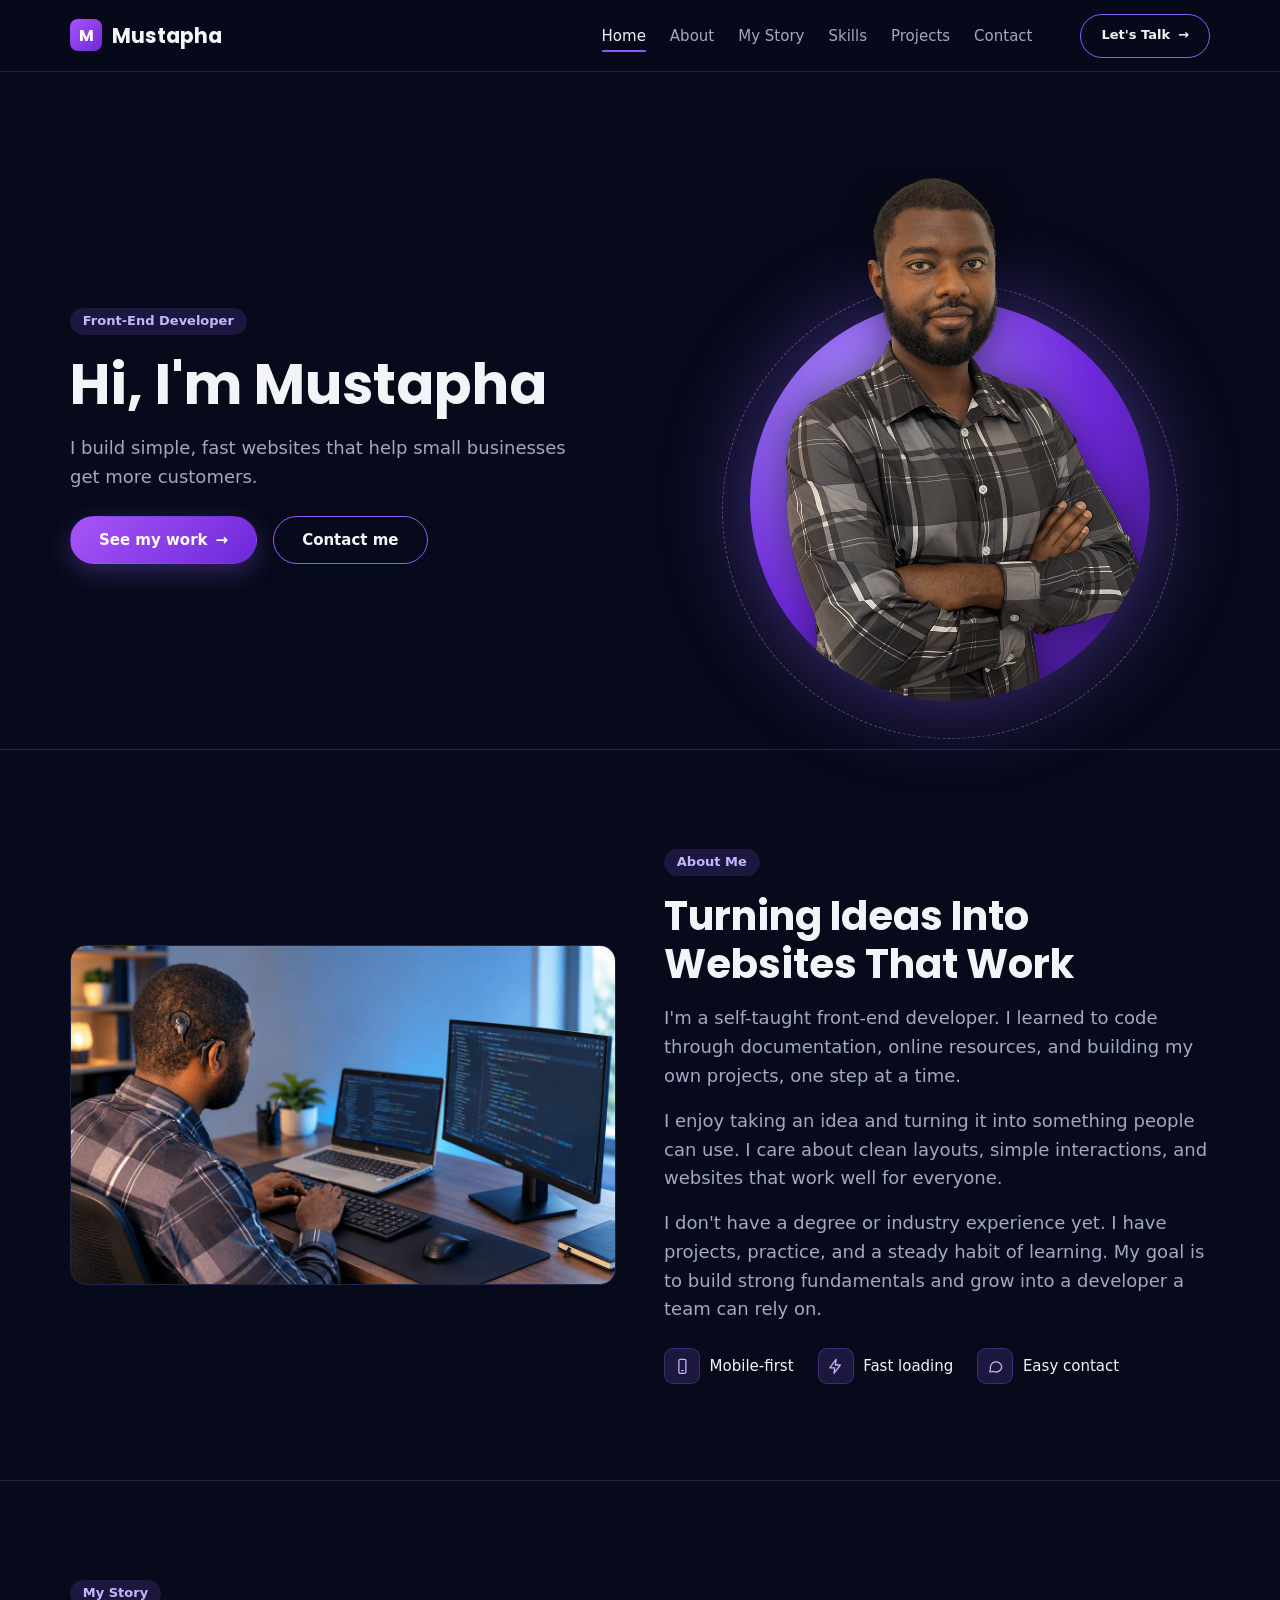
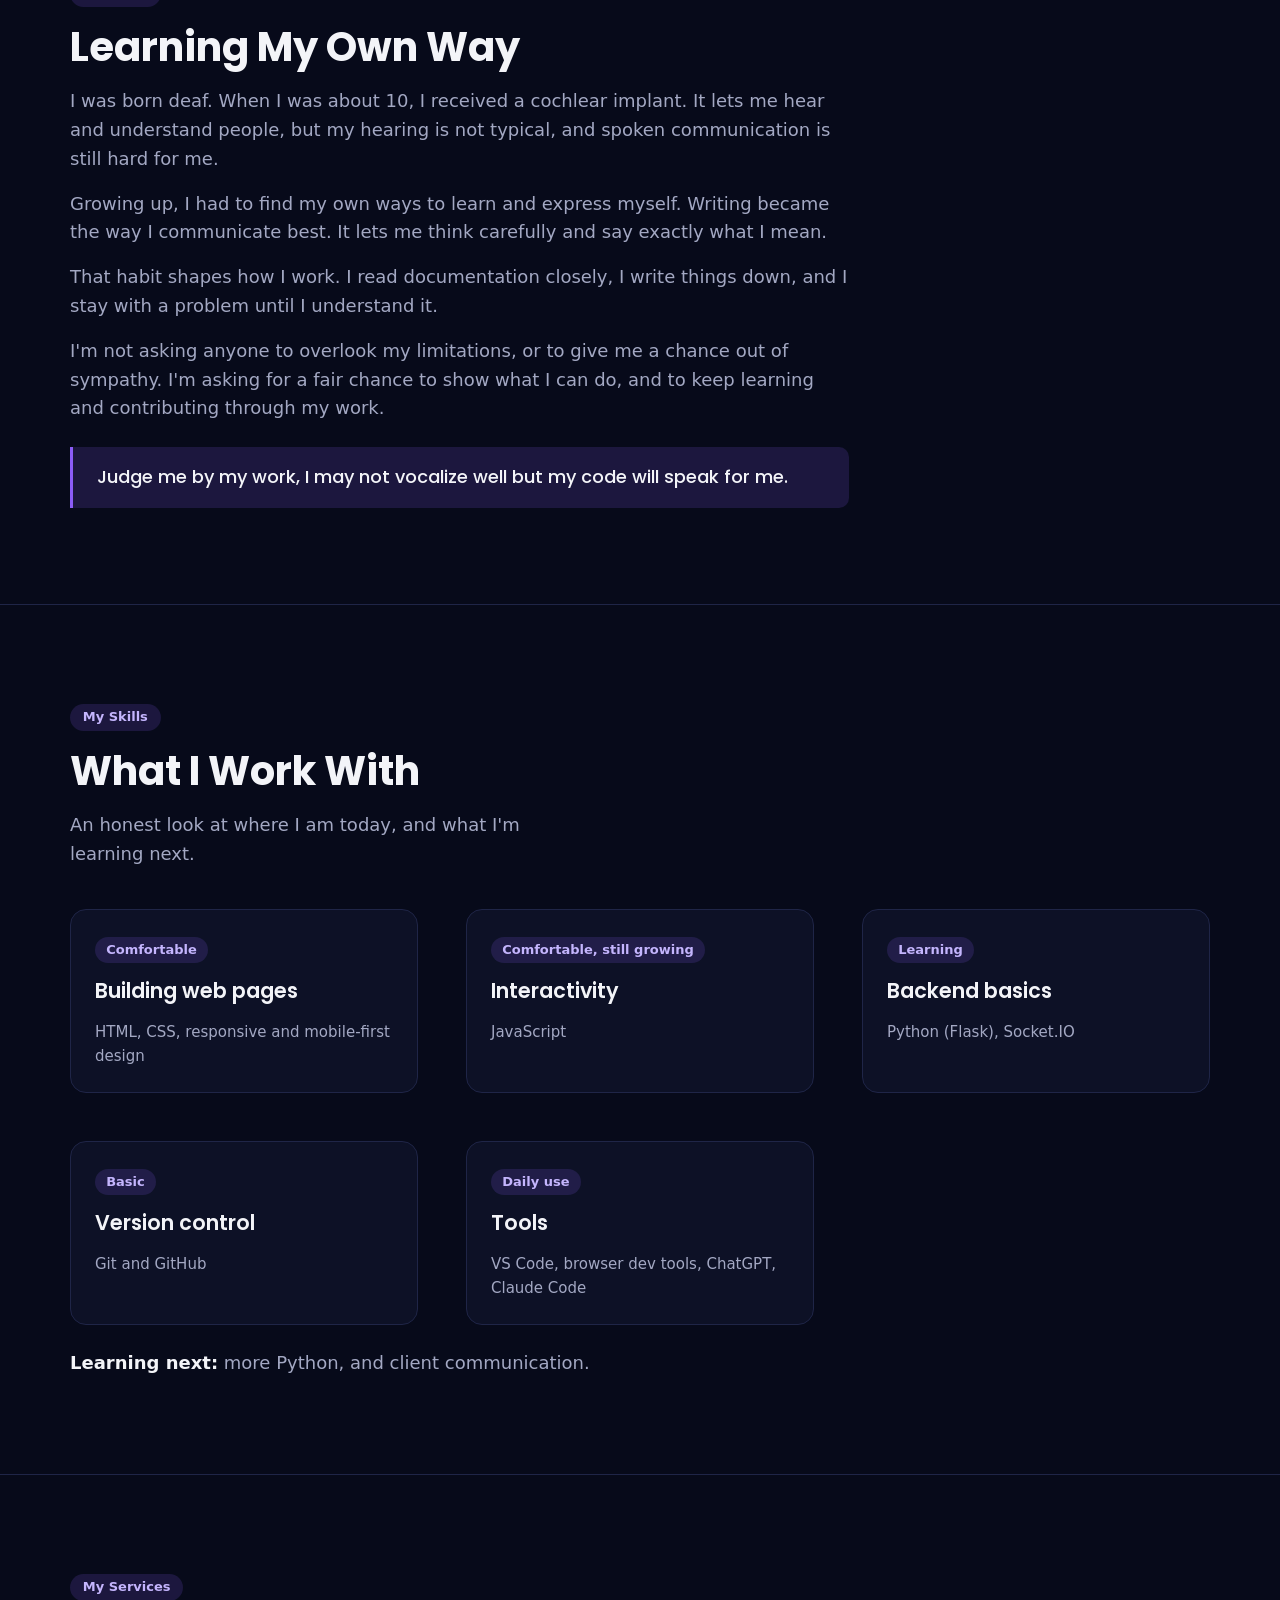
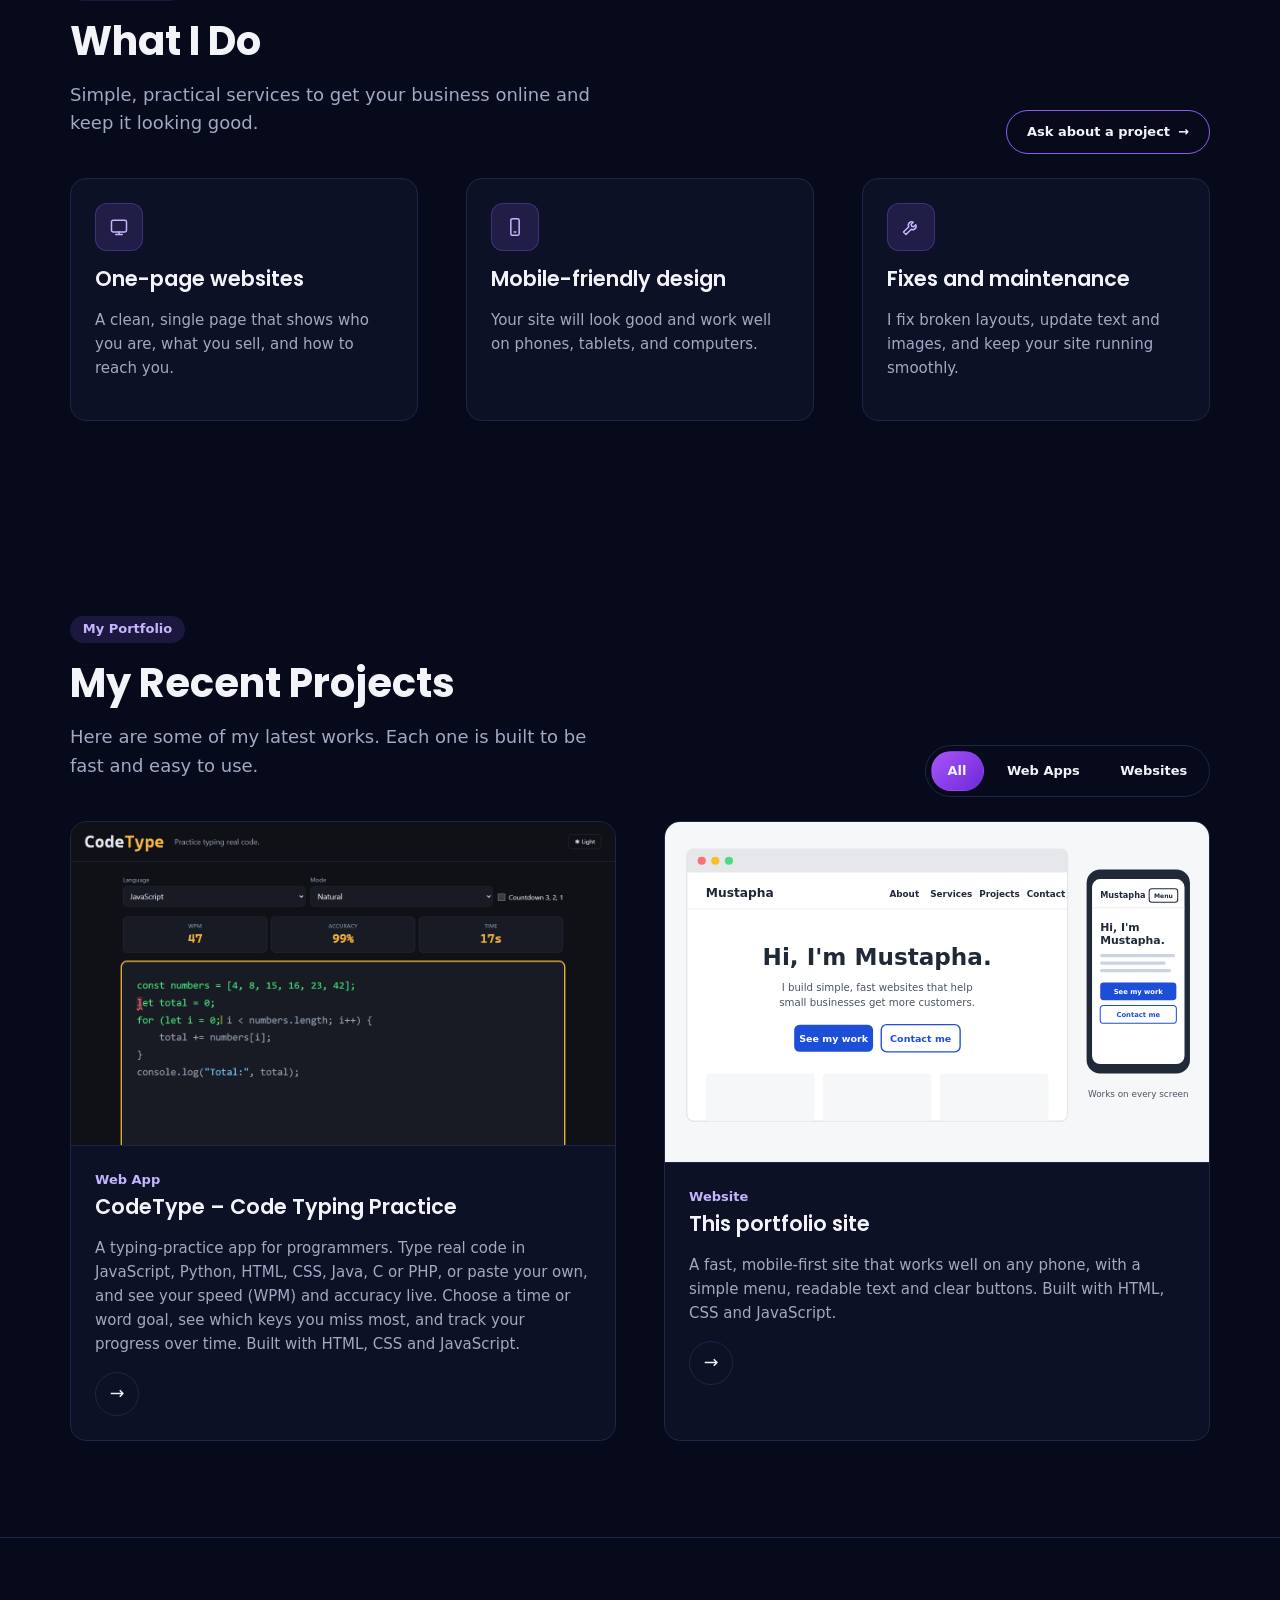
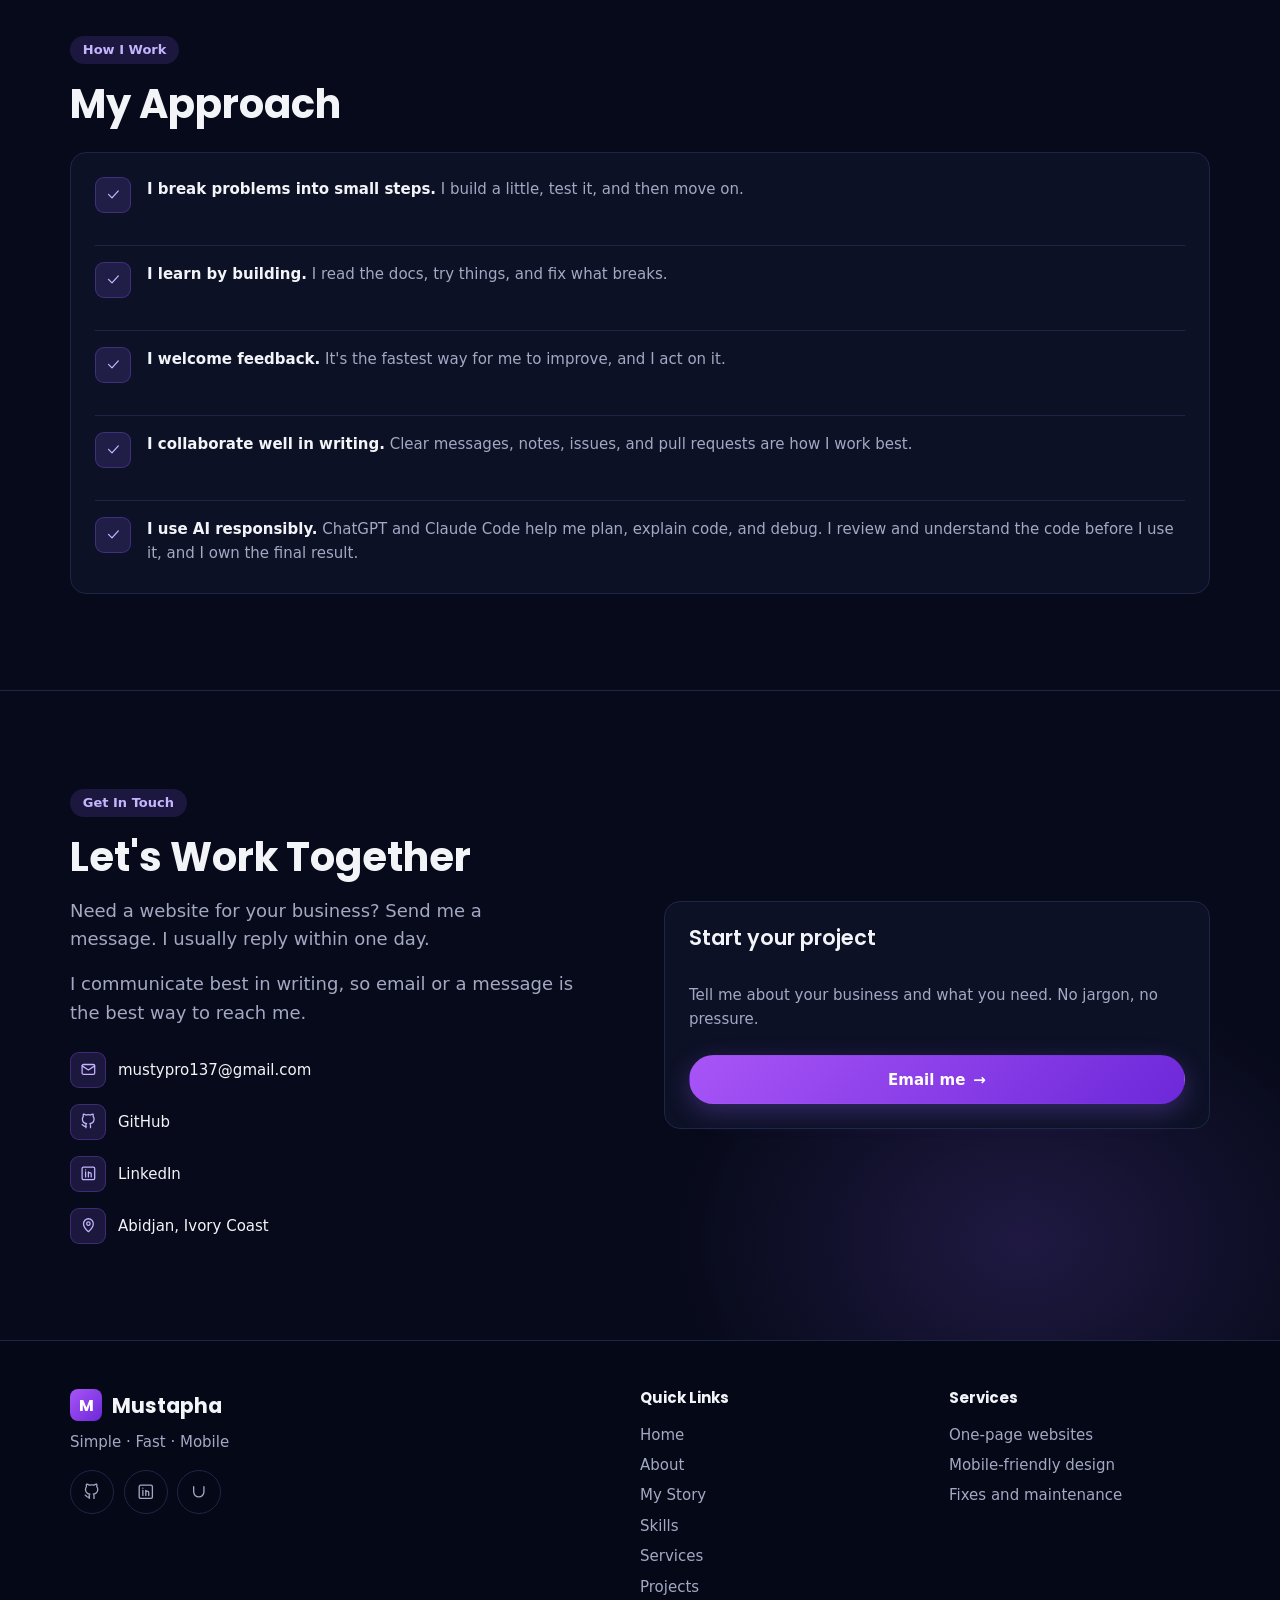
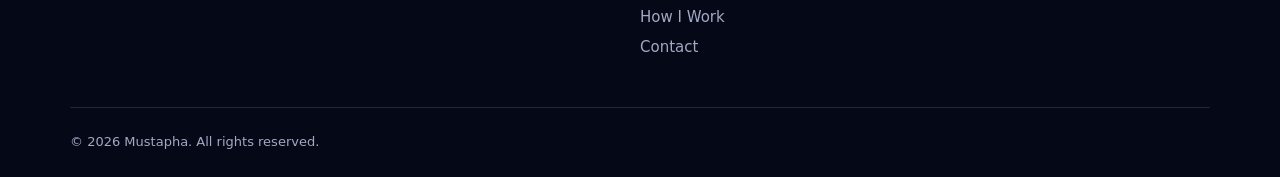
==== commit 0a903254: "Use new working photo in About section; remove old one Co-Authored-By: Claude Opus 5.5 <noreply@anth" ====
--- a/index.html
+++ b/index.html
@@ -56,7 +56,7 @@
 
     <section id="about">
       <div class="about-visual">
-        <img src="images/me-working-laptop.jpg" alt="Mustapha typing at a desk, with a laptop and a monitor showing code" width="1195" height="896" loading="lazy">
+        <img src="images/me-working-ai.jpg" alt="Mustapha typing at a desk, with a laptop and a monitor showing code" width="1200" height="800" loading="lazy">
       </div>
 
       <div class="about-text">
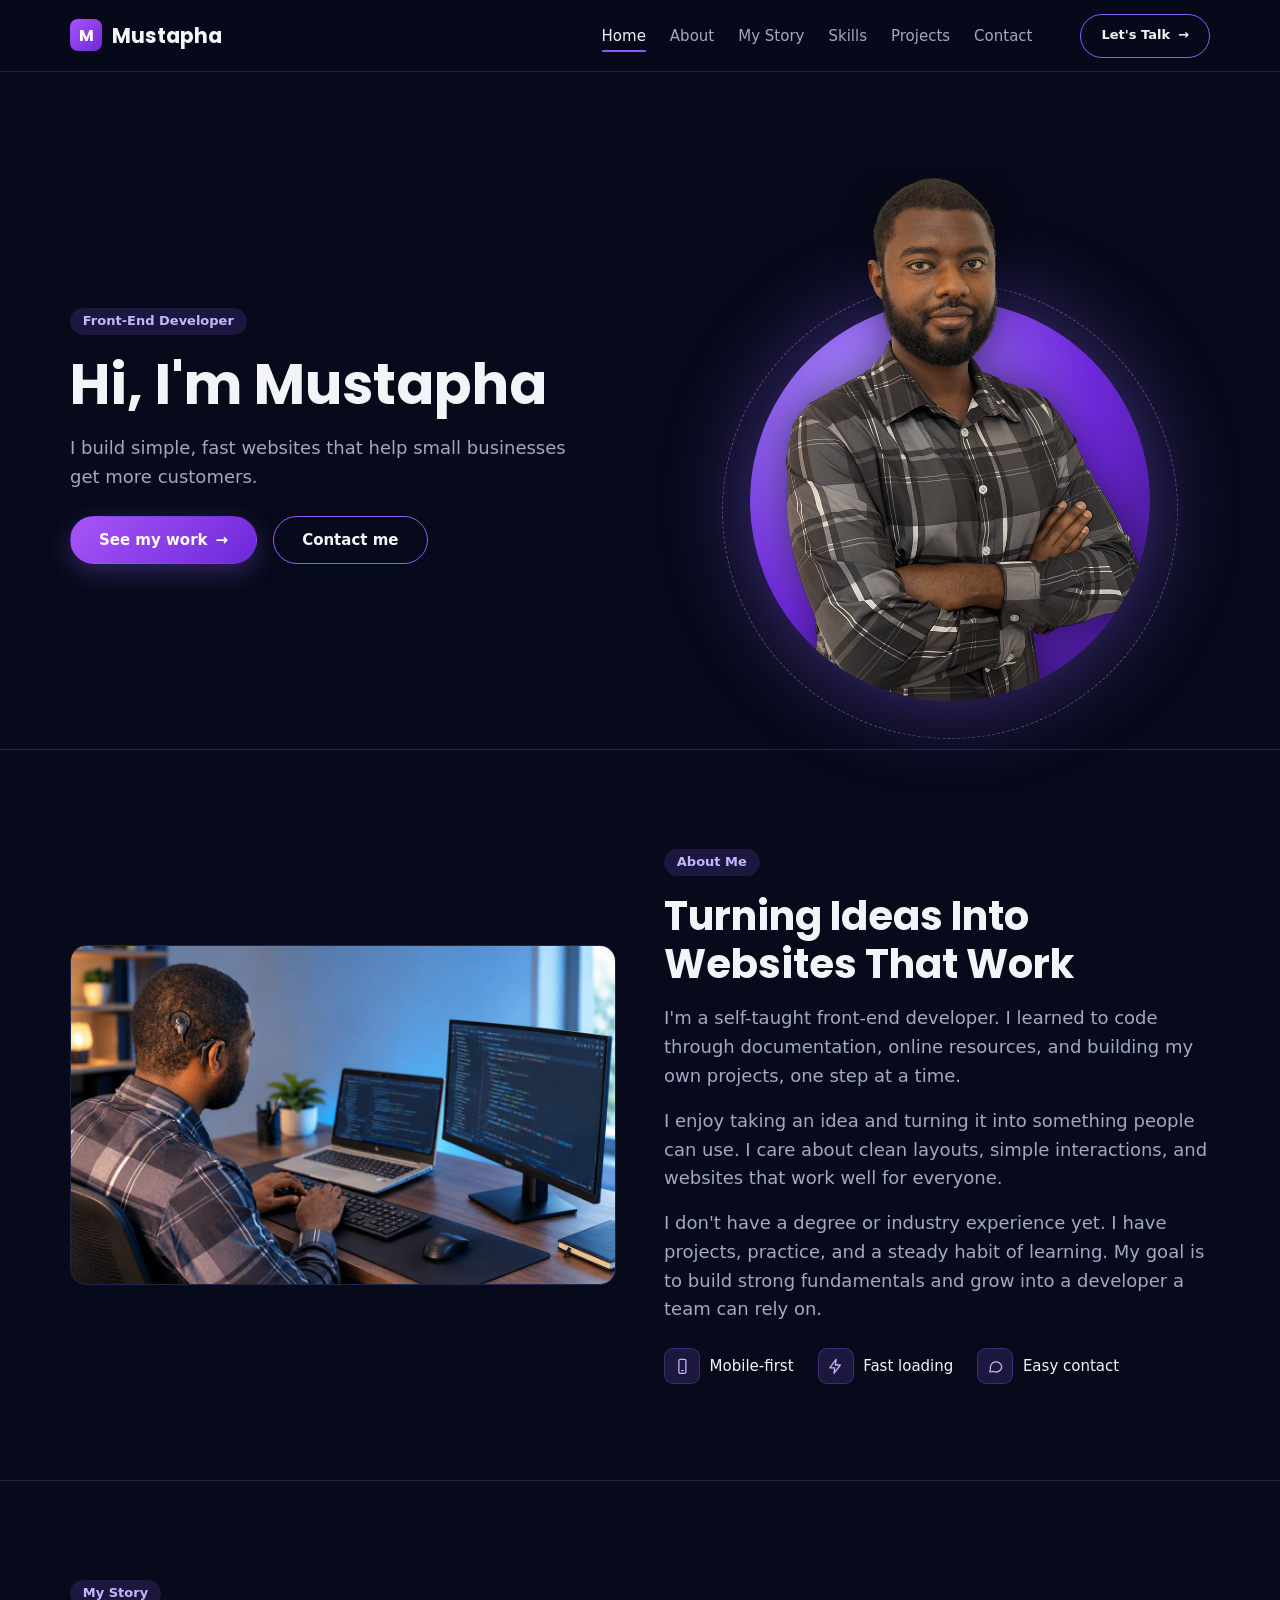
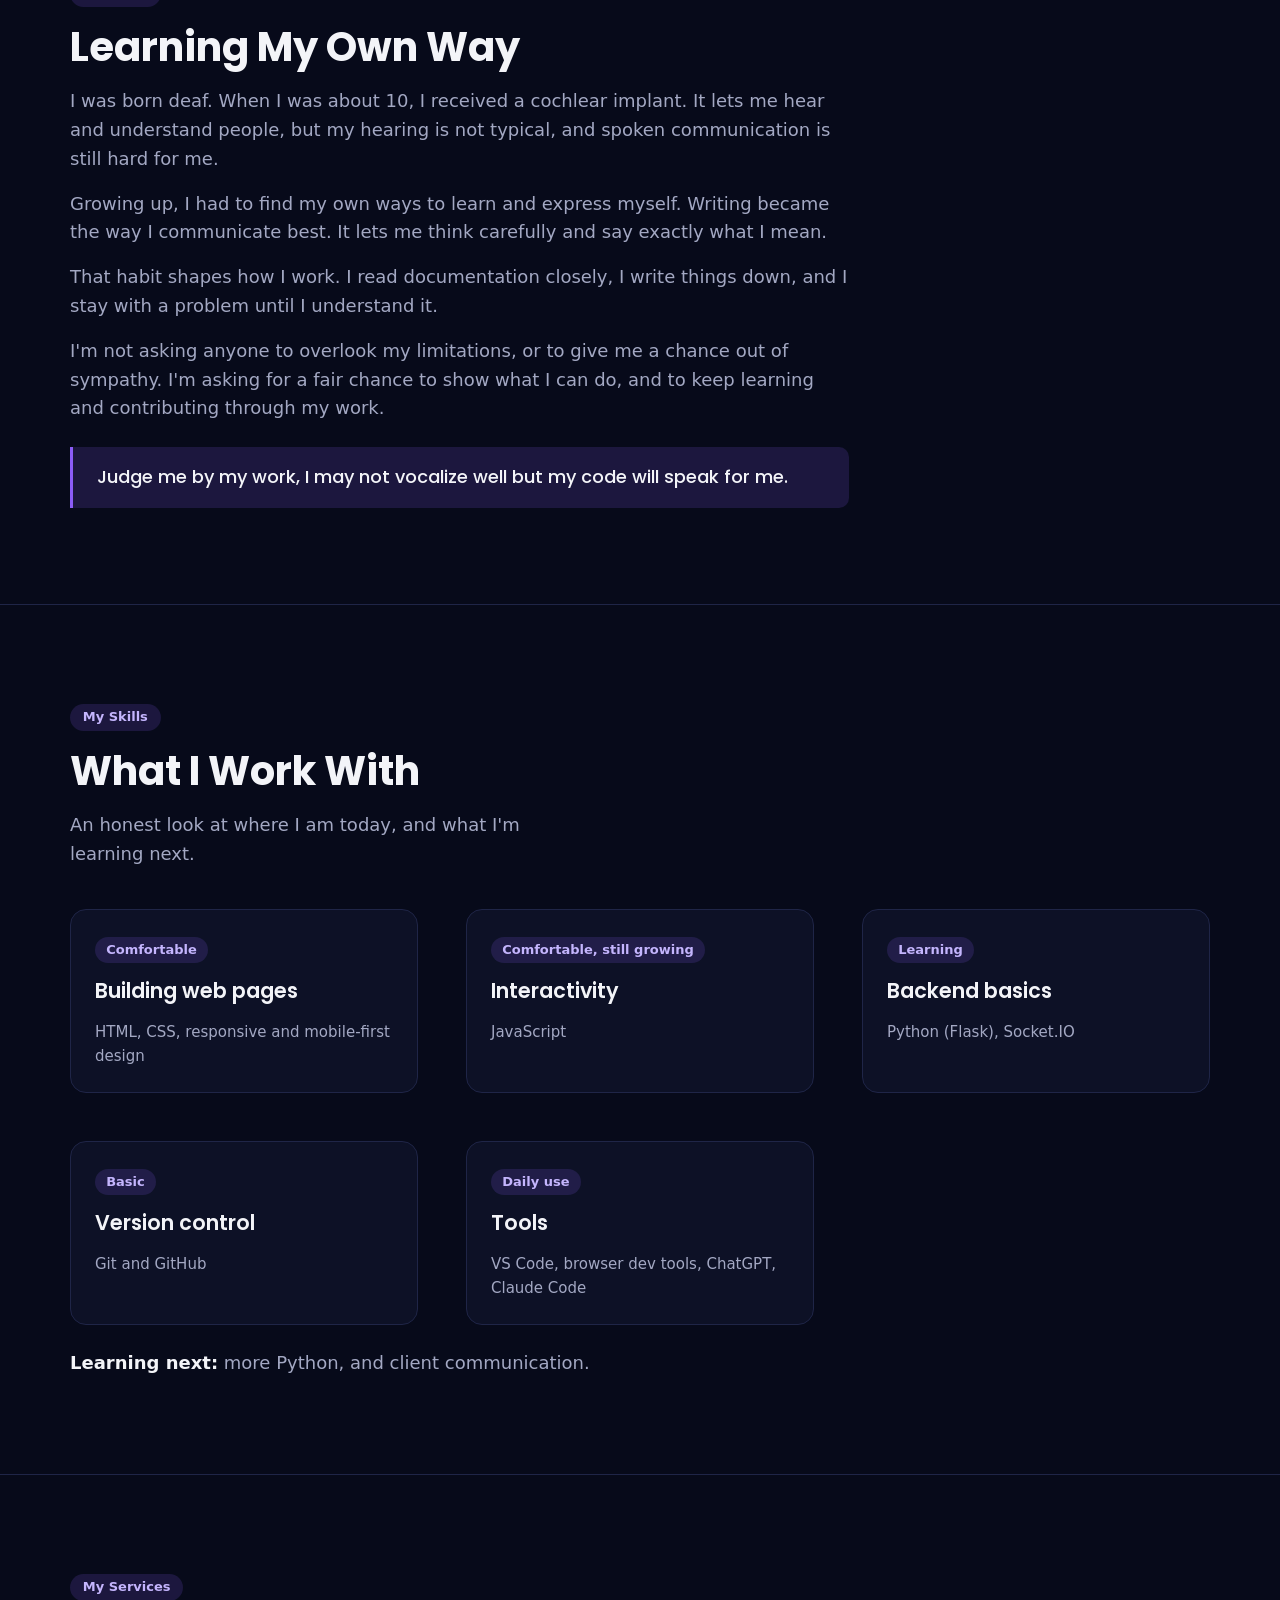
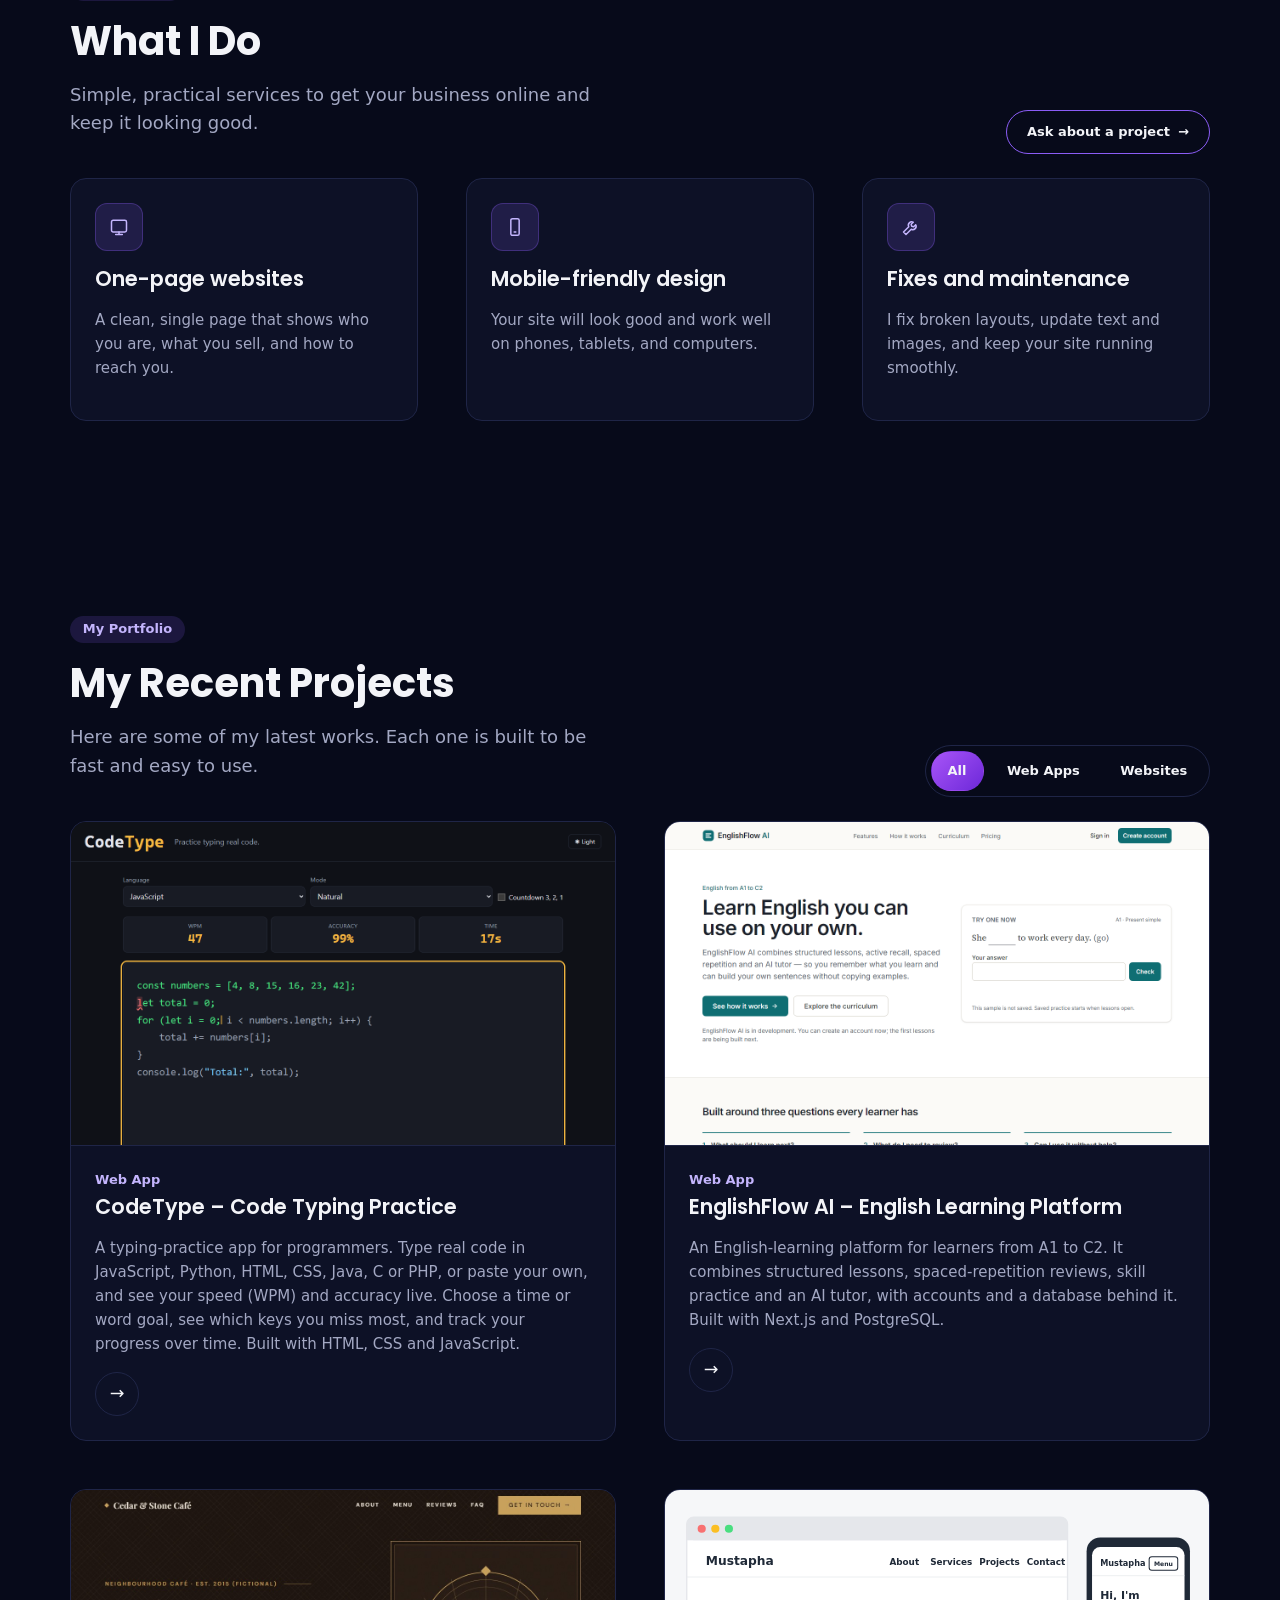
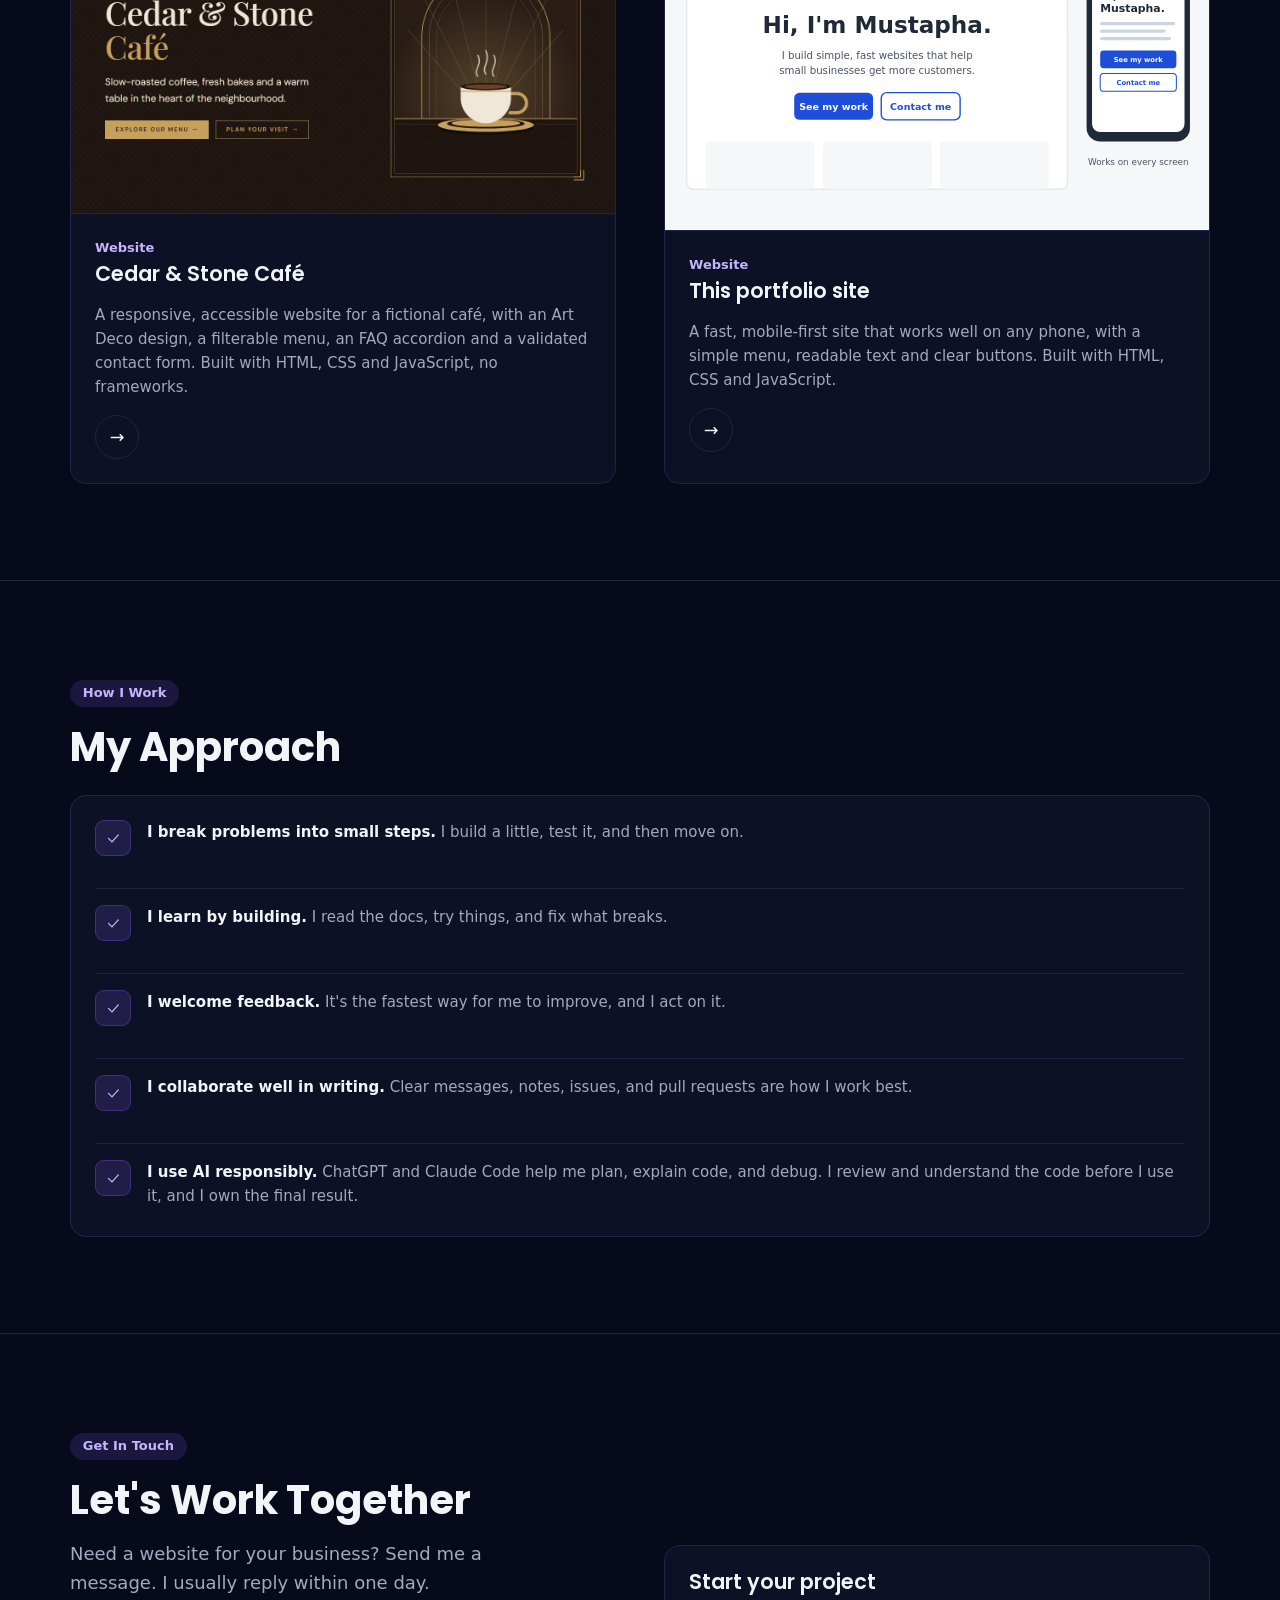
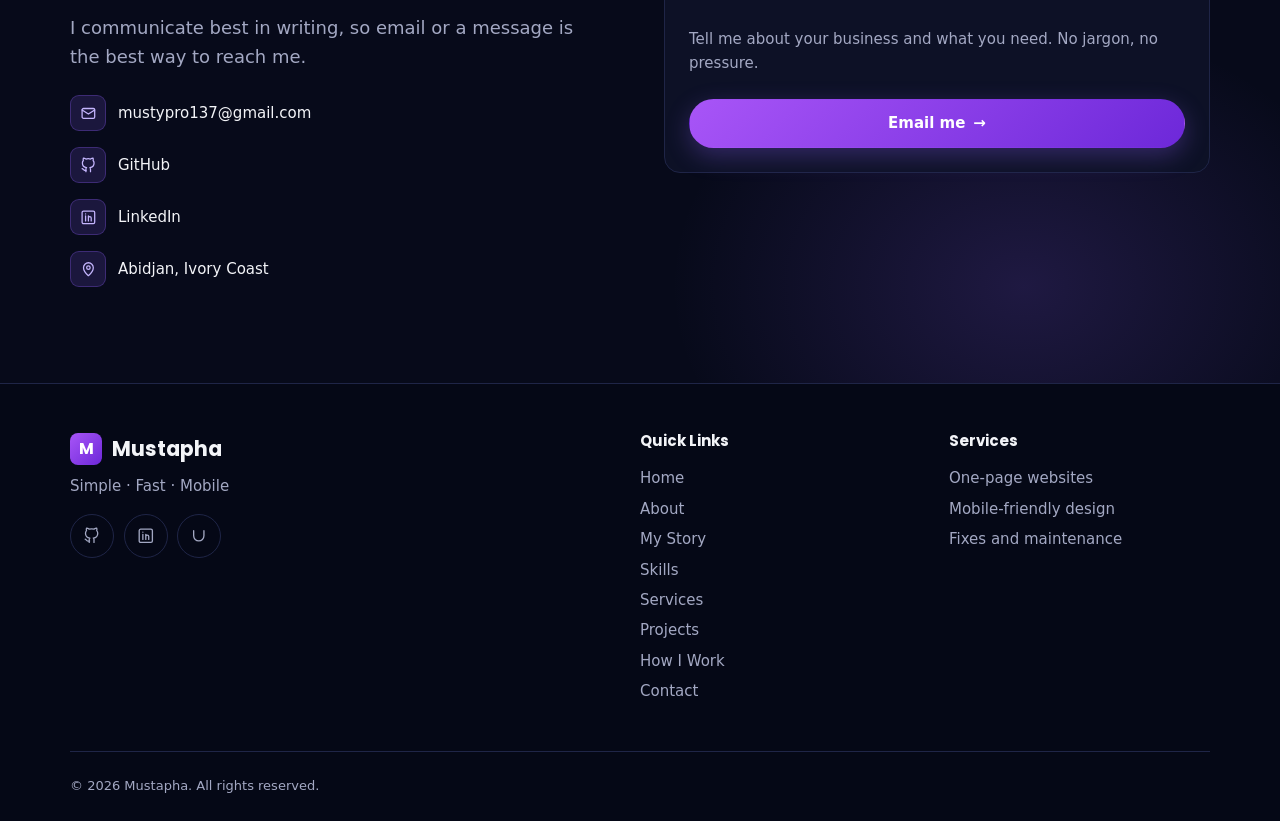
==== commit baabb8a9: "Add Cedar & Stone Café and EnglishFlow AI projects Co-Authored-By: Claude Sonnet 5.5 <noreply@anthro" ====
--- a/index.html
+++ b/index.html
@@ -191,6 +191,24 @@
             <a href="https://mustypro137.github.io/codetype/" class="arrow-link" target="_blank" rel="noopener" aria-label="View live site">&rarr;</a>
           </div>
         </article>
+        <article class="card project" data-category="web-app">
+          <img src="images/project-4.png" alt="Screenshot of EnglishFlow AI: the home page headline 'Learn English you can use on your own' beside a sample fill-in-the-blank exercise" width="1280" height="760">
+          <div class="project-body">
+            <span class="project-tag">Web App</span>
+            <h3>EnglishFlow AI – English Learning Platform</h3>
+            <p>An English-learning platform for learners from A1 to C2. It combines structured lessons, spaced-repetition reviews, skill practice and an AI tutor, with accounts and a database behind it. Built with Next.js and PostgreSQL.</p>
+            <a href="https://englishflow-ai.vercel.app" class="arrow-link" target="_blank" rel="noopener" aria-label="View live site">&rarr;</a>
+          </div>
+        </article>
+        <article class="card project" data-category="website">
+          <img src="images/project-3.jpg" alt="Screenshot of the Cedar &amp; Stone Café website: an Art Deco hero in black and gold with a coffee cup illustration" width="1280" height="760">
+          <div class="project-body">
+            <span class="project-tag">Website</span>
+            <h3>Cedar &amp; Stone Café</h3>
+            <p>A responsive, accessible website for a fictional café, with an Art Deco design, a filterable menu, an FAQ accordion and a validated contact form. Built with HTML, CSS and JavaScript, no frameworks.</p>
+            <a href="https://mustypro137.github.io/cedar-and-stone-cafe/" class="arrow-link" target="_blank" rel="noopener" aria-label="View live site">&rarr;</a>
+          </div>
+        </article>
         <article class="card project" data-category="website">
           <img src="images/project-2.svg" alt="Preview of this portfolio site on a desktop browser and a phone" width="800" height="500">
           <div class="project-body">
--- a/css/style.css
+++ b/css/style.css
@@ -371,7 +371,7 @@
   display: grid;
   gap: var(--space-lg);
   align-items: center;
-  padding-block: var(--space-lg) var(--space-md);
+  padding-block: var(--space-lg);
 }
 
 #hero p {
@@ -435,9 +435,23 @@
 /* ---------- 10. About ---------- */
 #about {
   display: grid;
-  gap: var(--space-lg);
   align-items: center;
   border-top: 1px solid var(--color-border);
+}
+
+/* Phones: unwrap the text box so the photo can sit between
+   the heading and the paragraphs */
+.about-text {
+  display: contents;
+}
+
+.about-text .eyebrow {
+  justify-self: start;   /* keep the pill its own width */
+}
+
+.about-text > p,
+.about-text > .chips {
+  order: 2;
 }
 
 .about-visual {
@@ -452,6 +466,8 @@
     #120f24;
   border: 1px solid var(--color-border);
   border-radius: var(--radius-lg);
+  order: 1;   /* phones: after the heading, before the paragraphs */
+  margin: var(--space-xs) 0 var(--space-md);
 }
 
 .about-visual img {
@@ -850,8 +866,19 @@
     padding-block: var(--space-xl) var(--space-lg);
   }
 
+  /* Photo left, text box right */
+  #about {
+    gap: var(--space-lg);
+  }
+
+  .about-text {
+    display: block;
+  }
+
   .about-visual {
     min-height: 340px;
+    order: 0;
+    margin: 0;
   }
 
   #services .cards,
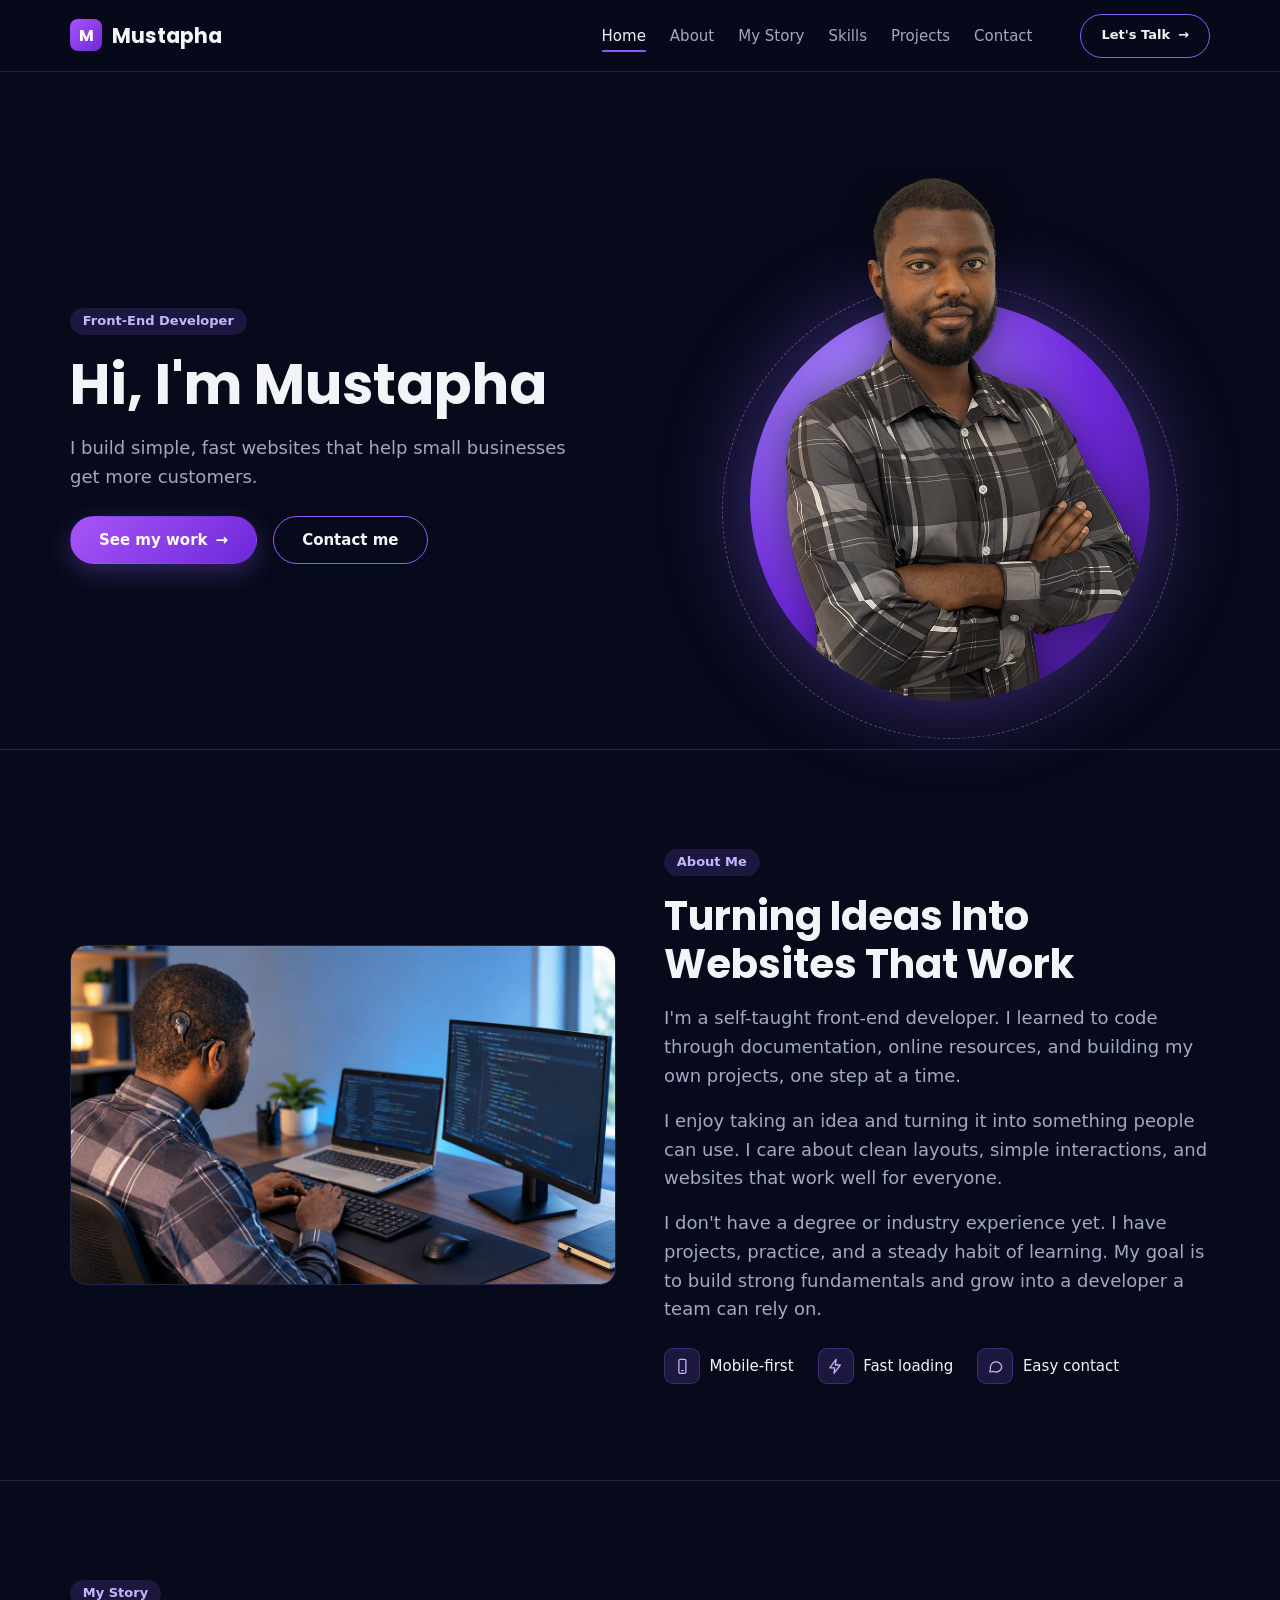
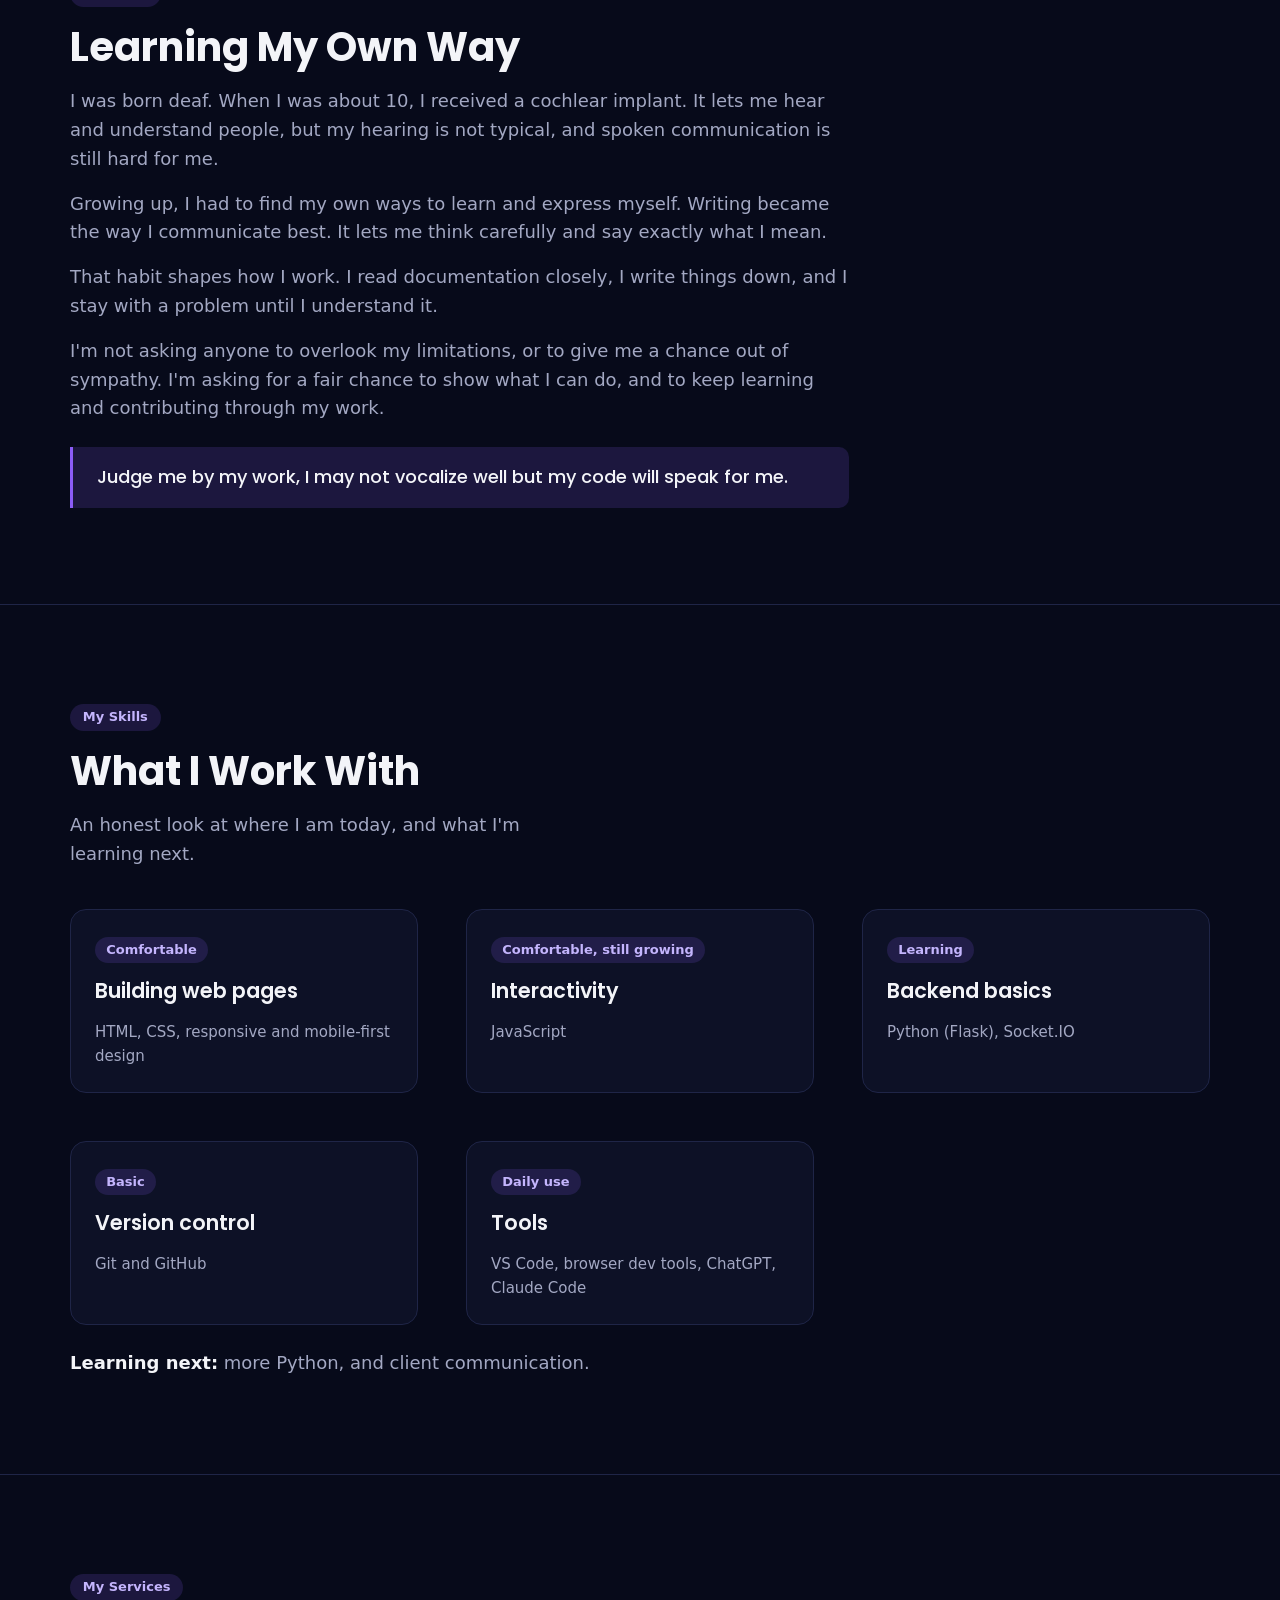
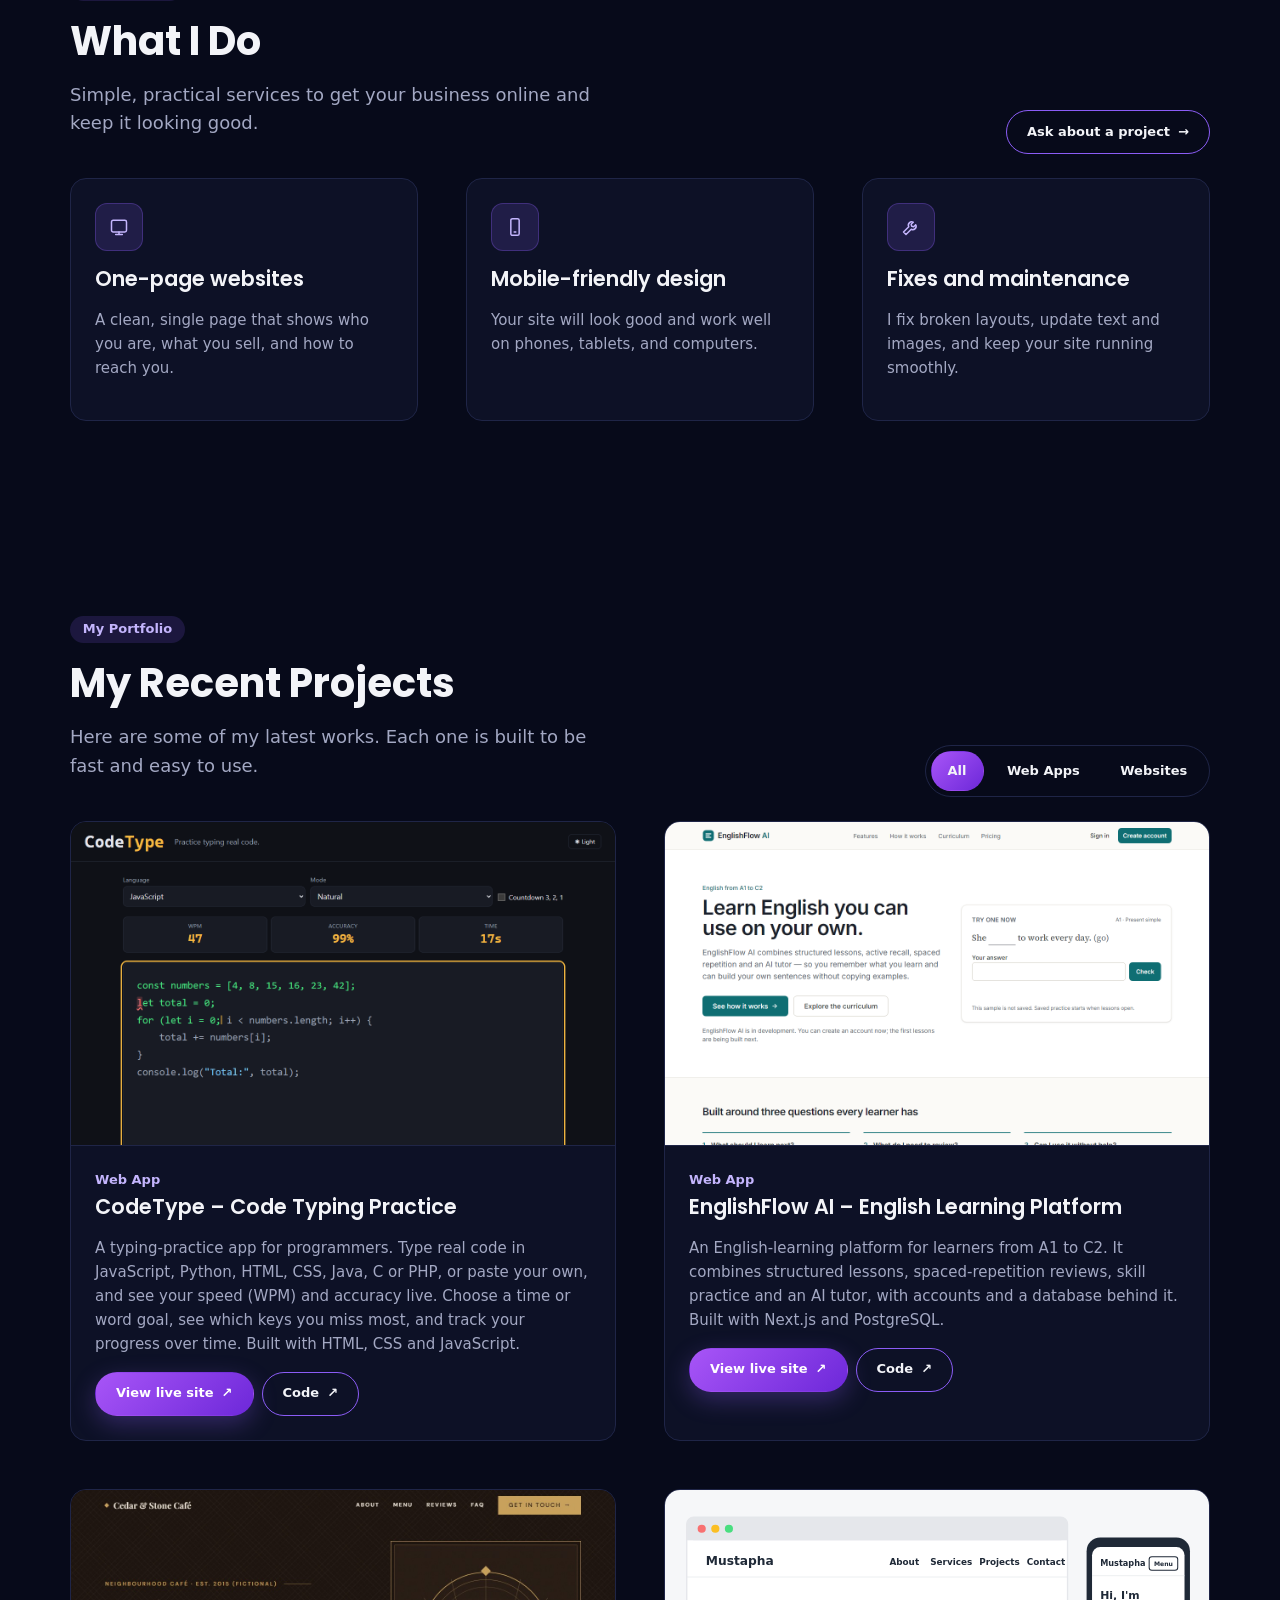
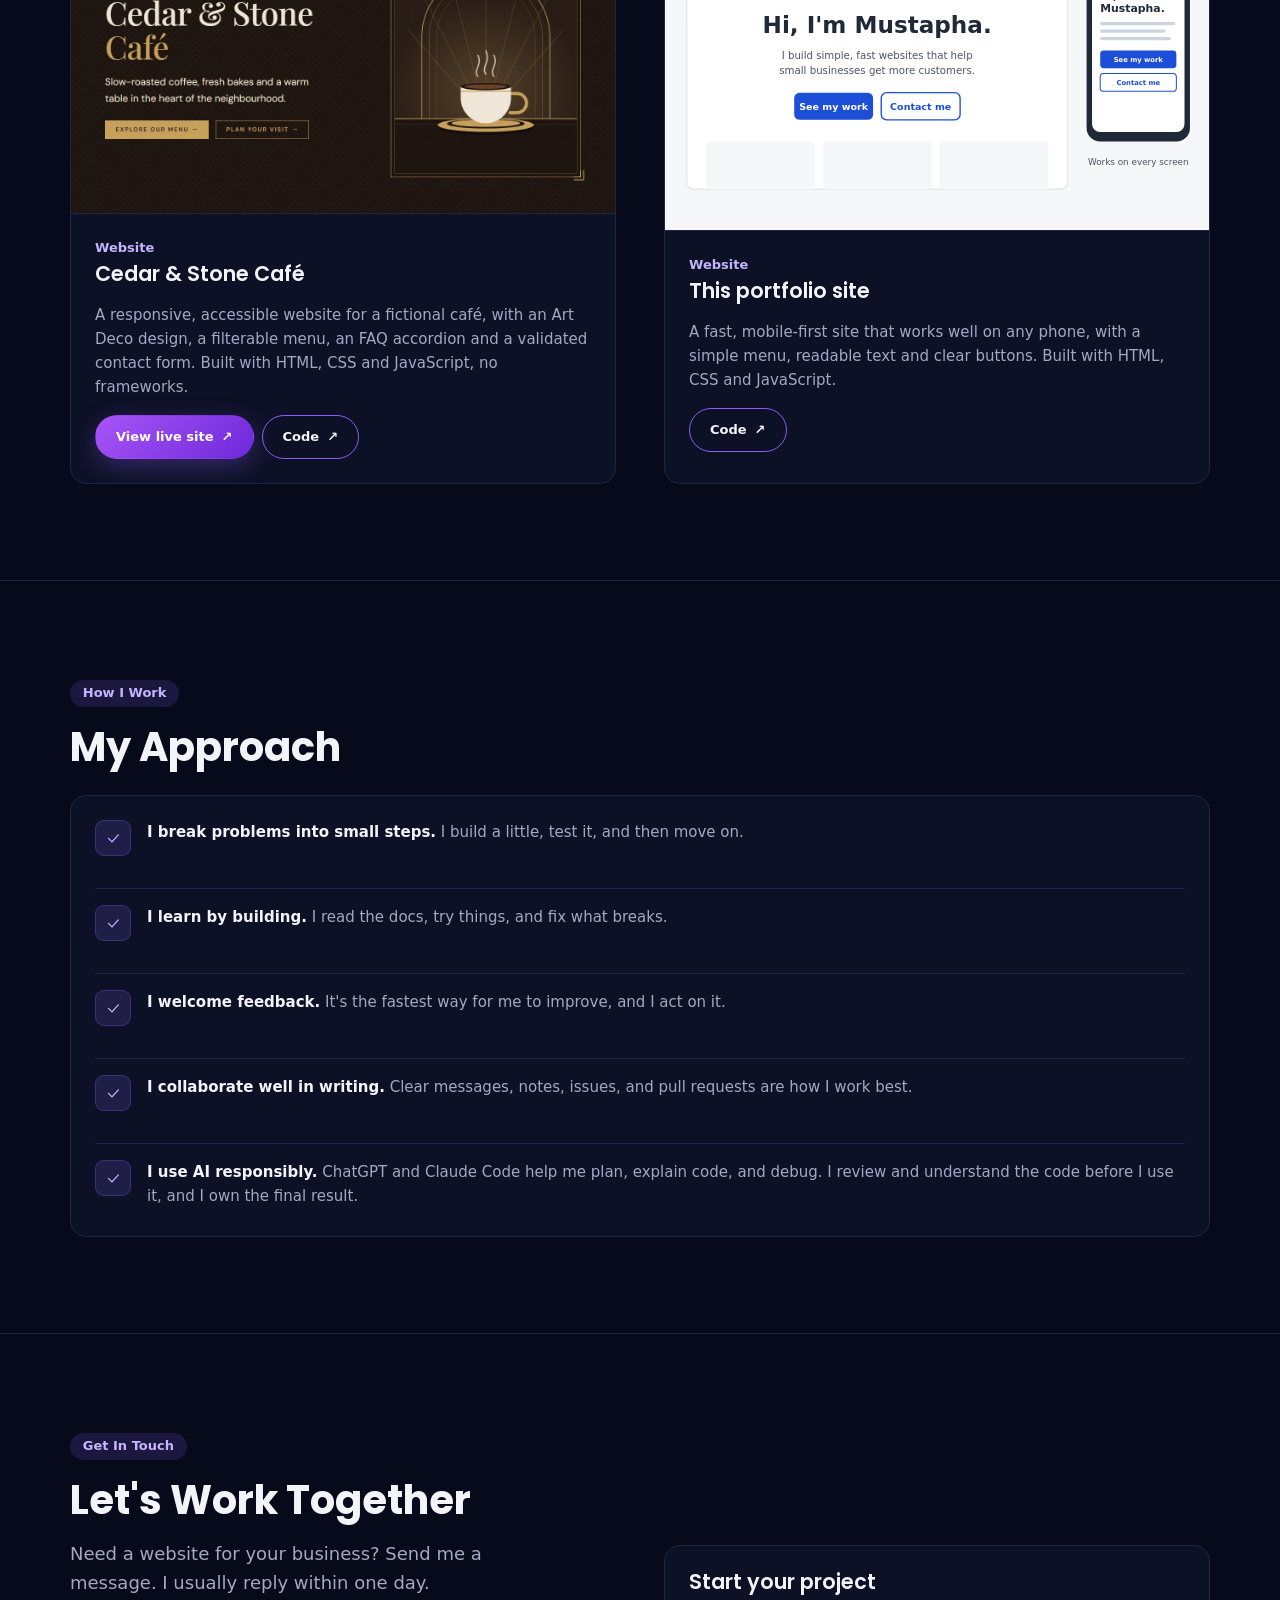
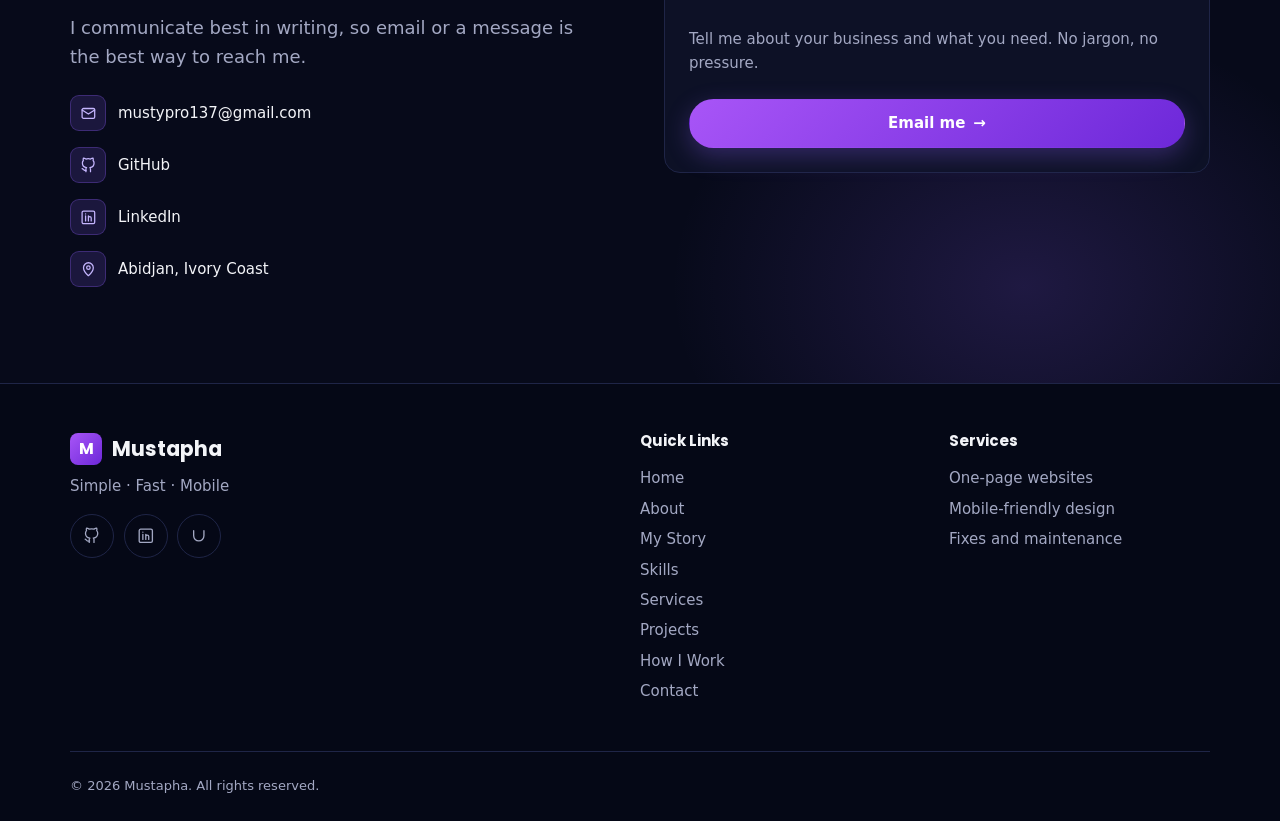
==== commit ea51fbd6: "Replace project arrow links with labelled live-site and code buttons Co-Authored-By: Claude Sonnet 5" ====
--- a/index.html
+++ b/index.html
@@ -188,7 +188,7 @@
             <span class="project-tag">Web App</span>
             <h3>CodeType – Code Typing Practice</h3>
             <p>A typing-practice app for programmers. Type real code in JavaScript, Python, HTML, CSS, Java, C or PHP, or paste your own, and see your speed (WPM) and accuracy live. Choose a time or word goal, see which keys you miss most, and track your progress over time. Built with HTML, CSS and JavaScript.</p>
-            <a href="https://mustypro137.github.io/codetype/" class="arrow-link" target="_blank" rel="noopener" aria-label="View live site">&rarr;</a>
+            <div class="project-links"><a href="https://mustypro137.github.io/codetype/" class="button button-small" target="_blank" rel="noopener">View live site <span class="button-arrow" aria-hidden="true">&nearr;</span></a><a href="https://github.com/Mustypro137/codetype" class="button button-secondary button-small" target="_blank" rel="noopener">Code <span class="button-arrow" aria-hidden="true">&nearr;</span></a></div>
           </div>
         </article>
         <article class="card project" data-category="web-app">
@@ -197,7 +197,7 @@
             <span class="project-tag">Web App</span>
             <h3>EnglishFlow AI – English Learning Platform</h3>
             <p>An English-learning platform for learners from A1 to C2. It combines structured lessons, spaced-repetition reviews, skill practice and an AI tutor, with accounts and a database behind it. Built with Next.js and PostgreSQL.</p>
-            <a href="https://englishflow-ai.vercel.app" class="arrow-link" target="_blank" rel="noopener" aria-label="View live site">&rarr;</a>
+            <div class="project-links"><a href="https://englishflow-ai.vercel.app" class="button button-small" target="_blank" rel="noopener">View live site <span class="button-arrow" aria-hidden="true">&nearr;</span></a><a href="https://github.com/Mustypro137/englishflow-ai" class="button button-secondary button-small" target="_blank" rel="noopener">Code <span class="button-arrow" aria-hidden="true">&nearr;</span></a></div>
           </div>
         </article>
         <article class="card project" data-category="website">
@@ -206,7 +206,7 @@
             <span class="project-tag">Website</span>
             <h3>Cedar &amp; Stone Café</h3>
             <p>A responsive, accessible website for a fictional café, with an Art Deco design, a filterable menu, an FAQ accordion and a validated contact form. Built with HTML, CSS and JavaScript, no frameworks.</p>
-            <a href="https://mustypro137.github.io/cedar-and-stone-cafe/" class="arrow-link" target="_blank" rel="noopener" aria-label="View live site">&rarr;</a>
+            <div class="project-links"><a href="https://mustypro137.github.io/cedar-and-stone-cafe/" class="button button-small" target="_blank" rel="noopener">View live site <span class="button-arrow" aria-hidden="true">&nearr;</span></a><a href="https://github.com/Mustypro137/cedar-and-stone-cafe" class="button button-secondary button-small" target="_blank" rel="noopener">Code <span class="button-arrow" aria-hidden="true">&nearr;</span></a></div>
           </div>
         </article>
         <article class="card project" data-category="website">
@@ -215,7 +215,7 @@
             <span class="project-tag">Website</span>
             <h3>This portfolio site</h3>
             <p>A fast, mobile-first site that works well on any phone, with a simple menu, readable text and clear buttons. Built with HTML, CSS and JavaScript.</p>
-            <a href="#hero" class="arrow-link" aria-label="You're looking at it: back to top">&rarr;</a>
+            <div class="project-links"><a href="https://github.com/Mustypro137/mustapha-portfolio" class="button button-secondary button-small" target="_blank" rel="noopener">Code <span class="button-arrow" aria-hidden="true">&nearr;</span></a></div>
           </div>
         </article>
       </div>
--- a/css/style.css
+++ b/css/style.css
@@ -623,21 +623,21 @@
   color: var(--color-text) !important;
 }
 
-.arrow-link {
-  display: inline-grid;
-  place-items: center;
-  width: 2.75rem;
-  height: 2.75rem;
-  font-size: 1.1rem;
-  text-decoration: none;
-  color: var(--color-text);
-  border: 1px solid var(--color-border);
-  border-radius: 50%;
-}
-
-.arrow-link:hover {
-  background: var(--color-accent);
-  border-color: var(--color-accent);
+.project-links {
+  display: flex;
+  flex-wrap: wrap;
+  gap: var(--space-xs);
+  margin-top: var(--space-sm);
+}
+
+.button-arrow {
+  display: inline-block;
+  transition: transform 0.2s;
+}
+
+.button:hover .button-arrow,
+.button:focus-visible .button-arrow {
+  transform: translate(2px, -2px);
 }
 
 /* ---------- 13. How I Work ---------- */
